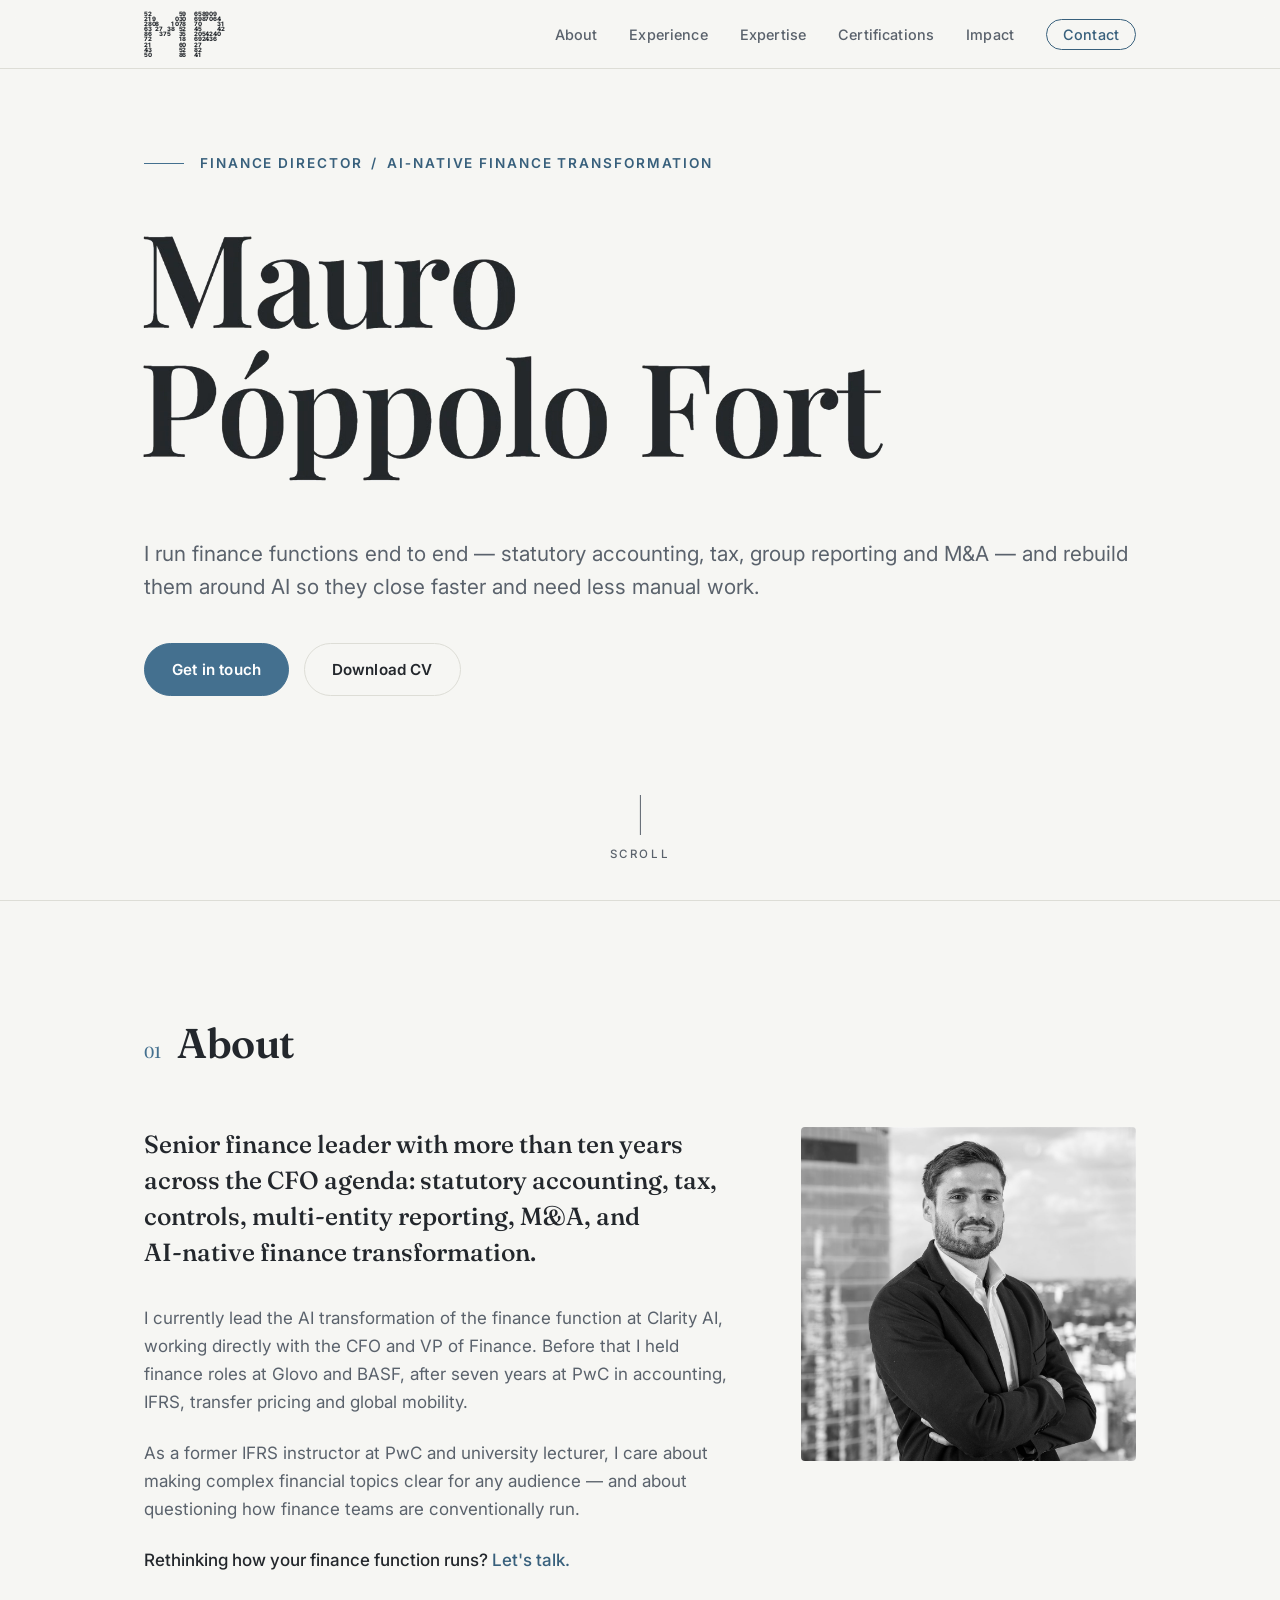
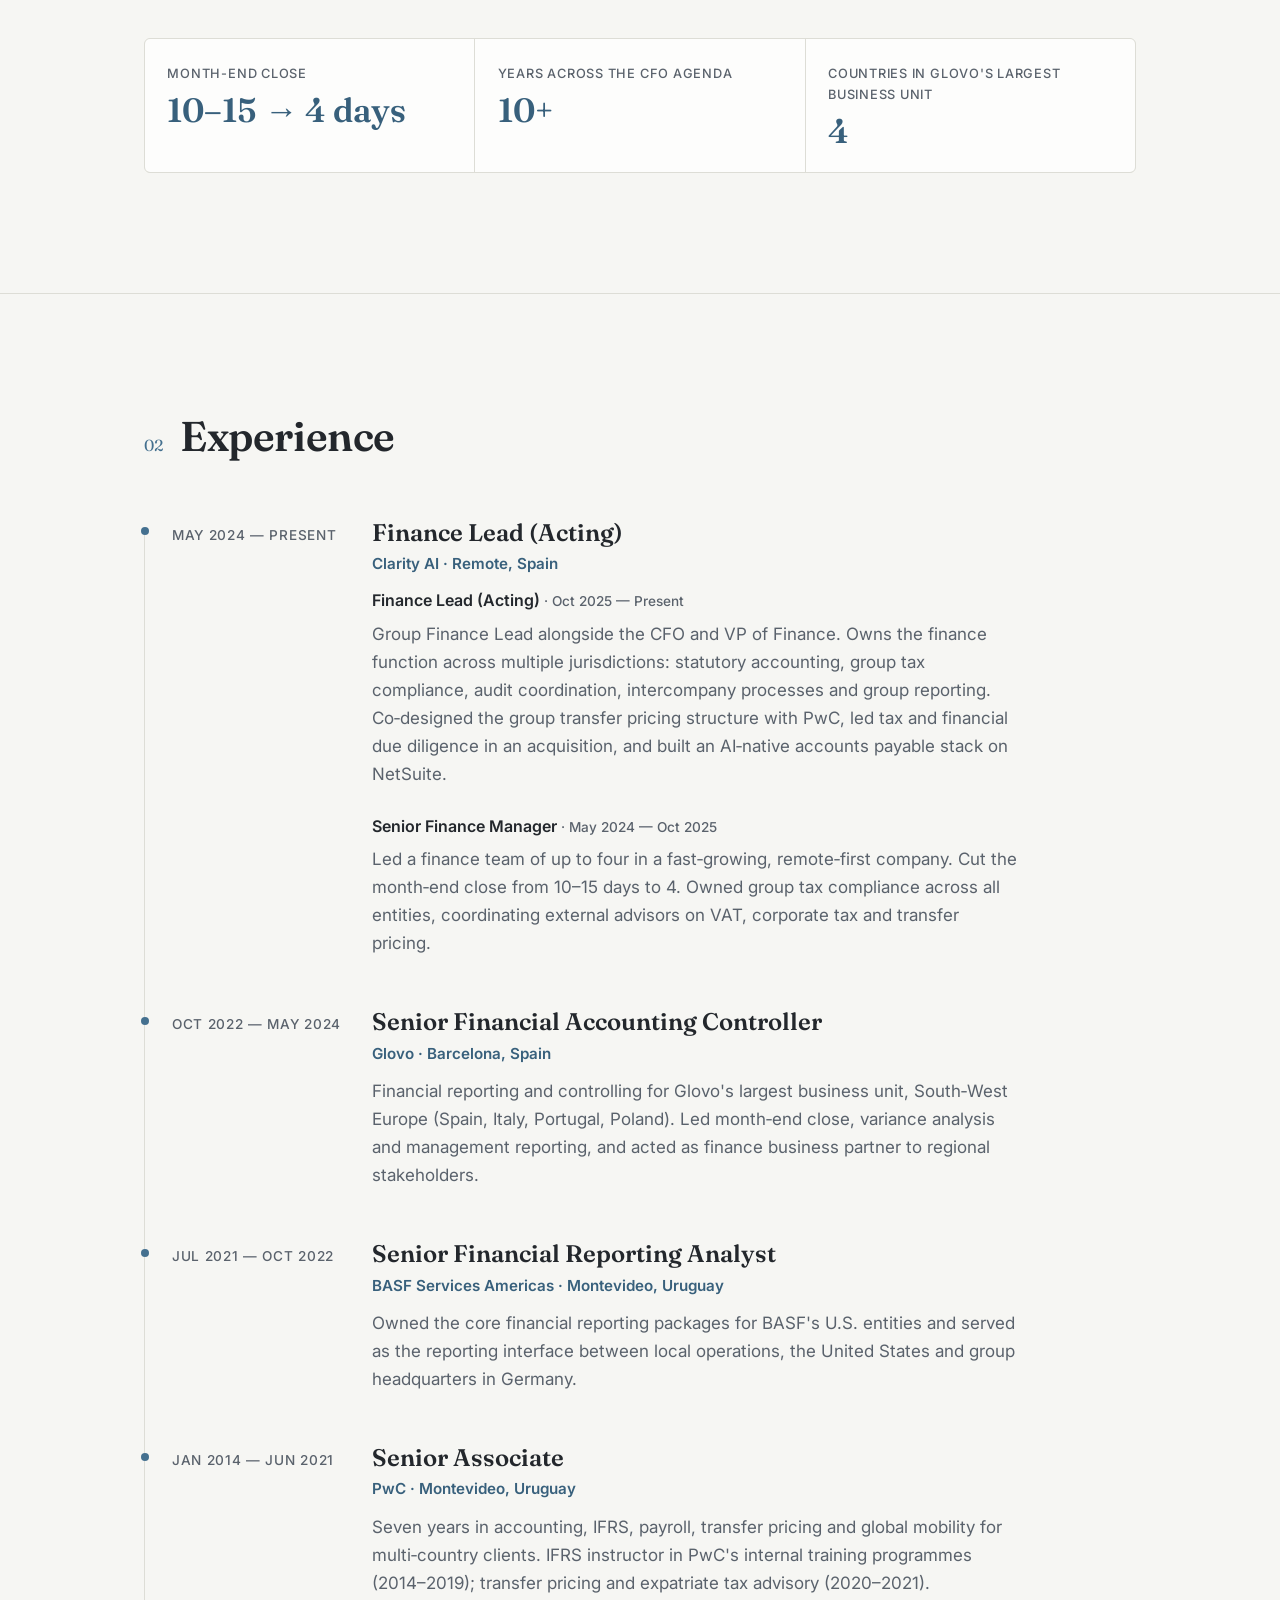
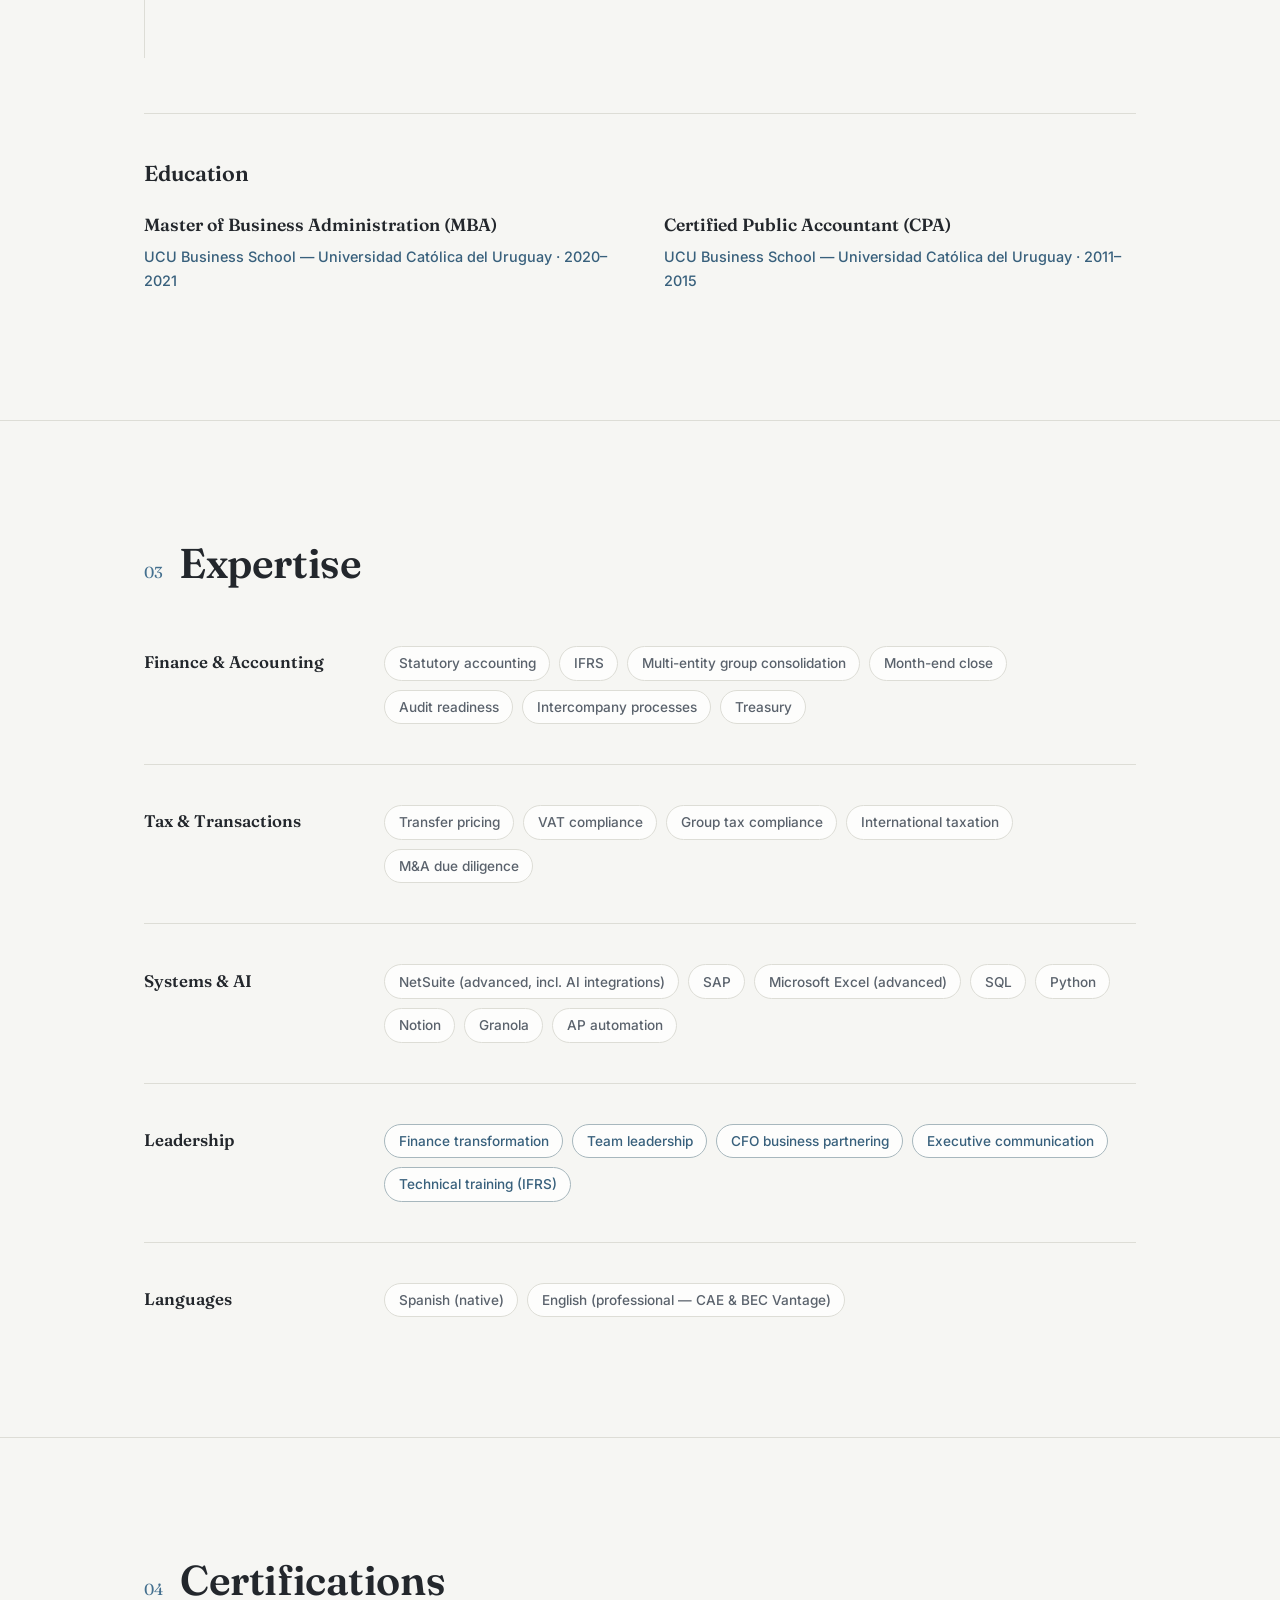
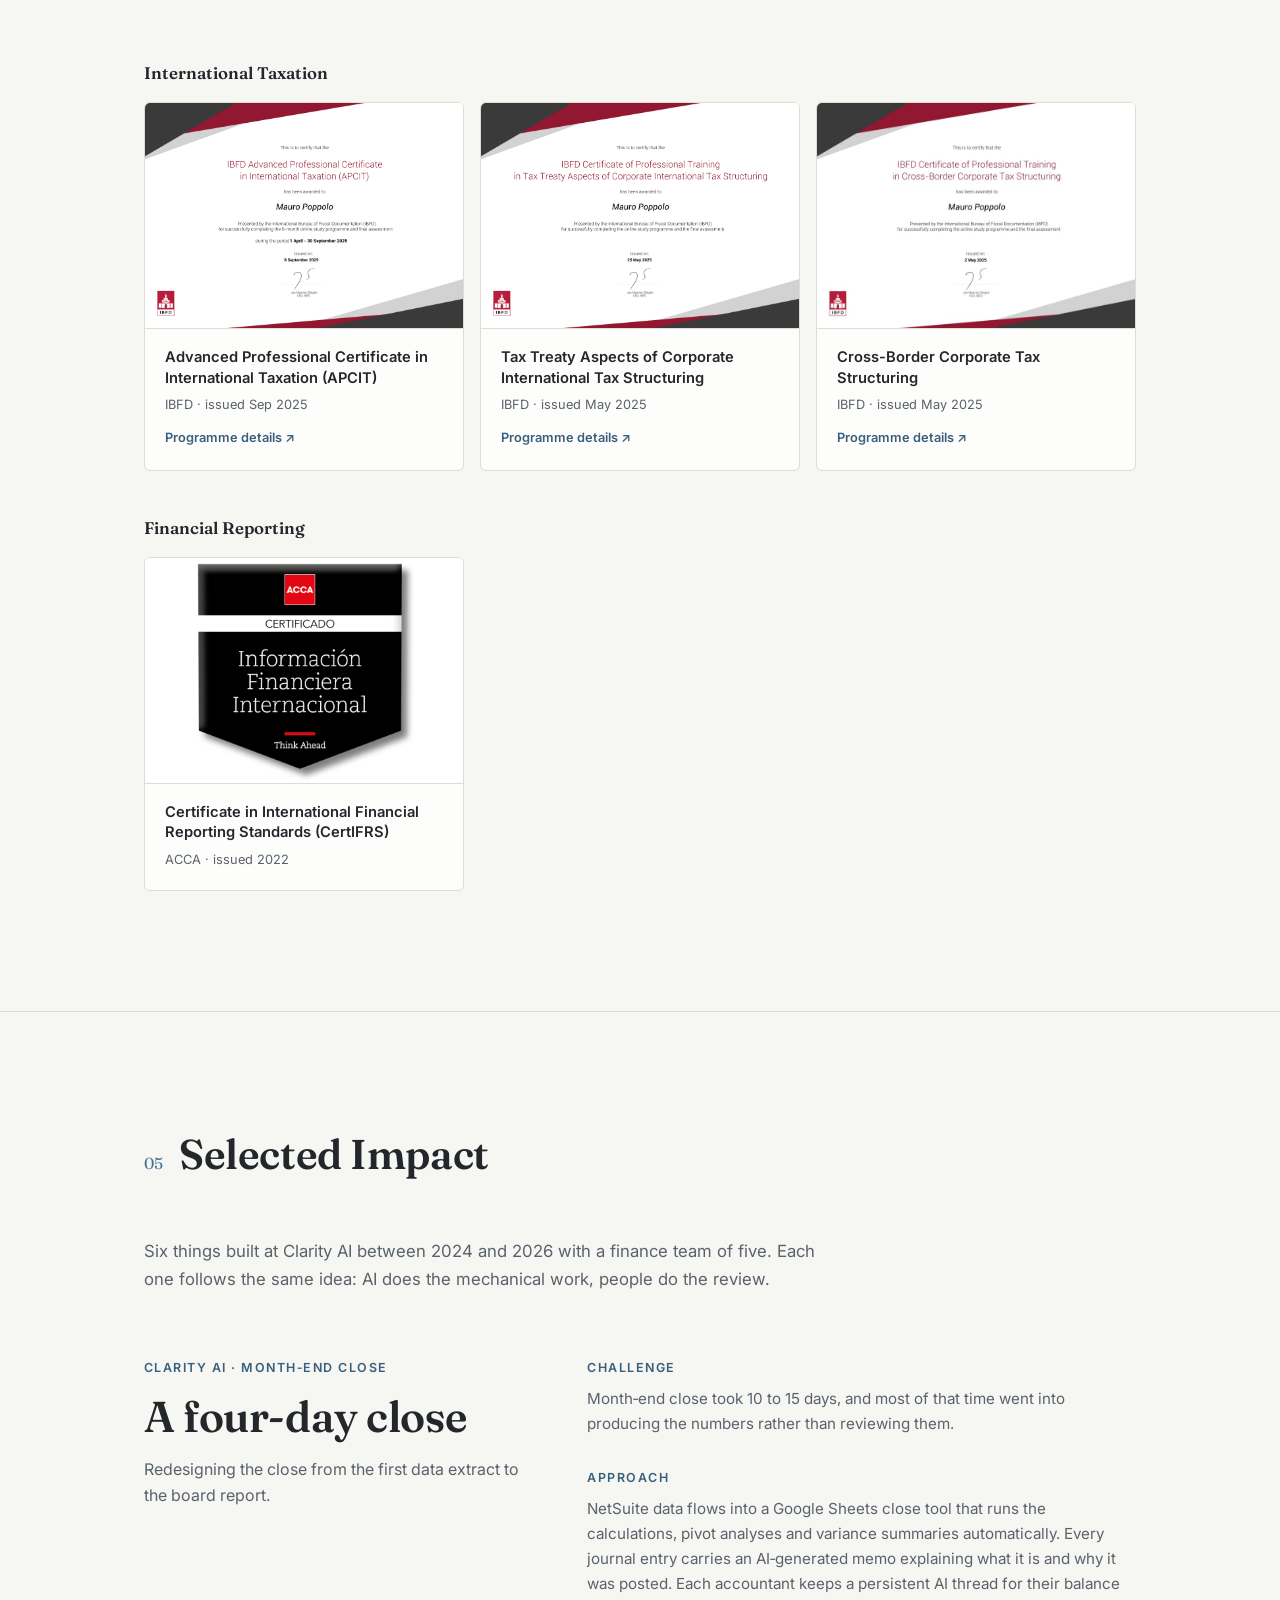
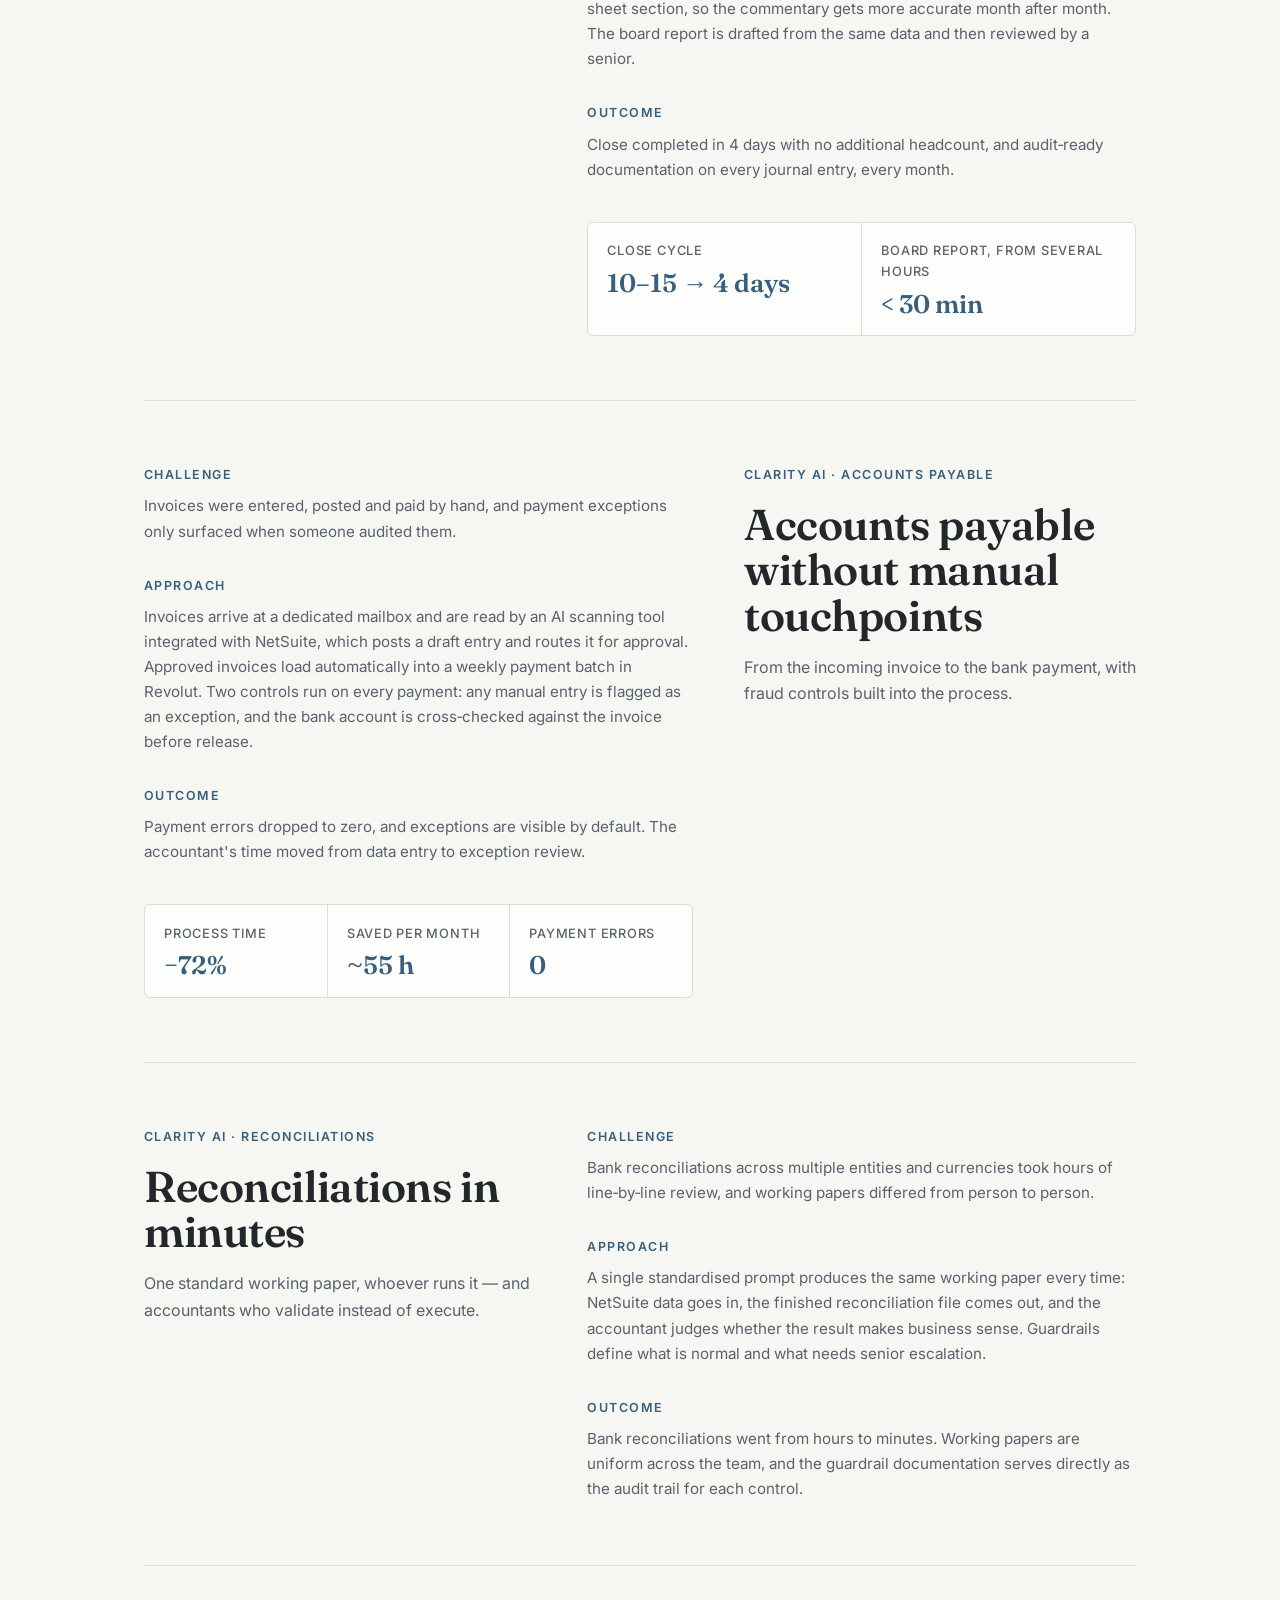
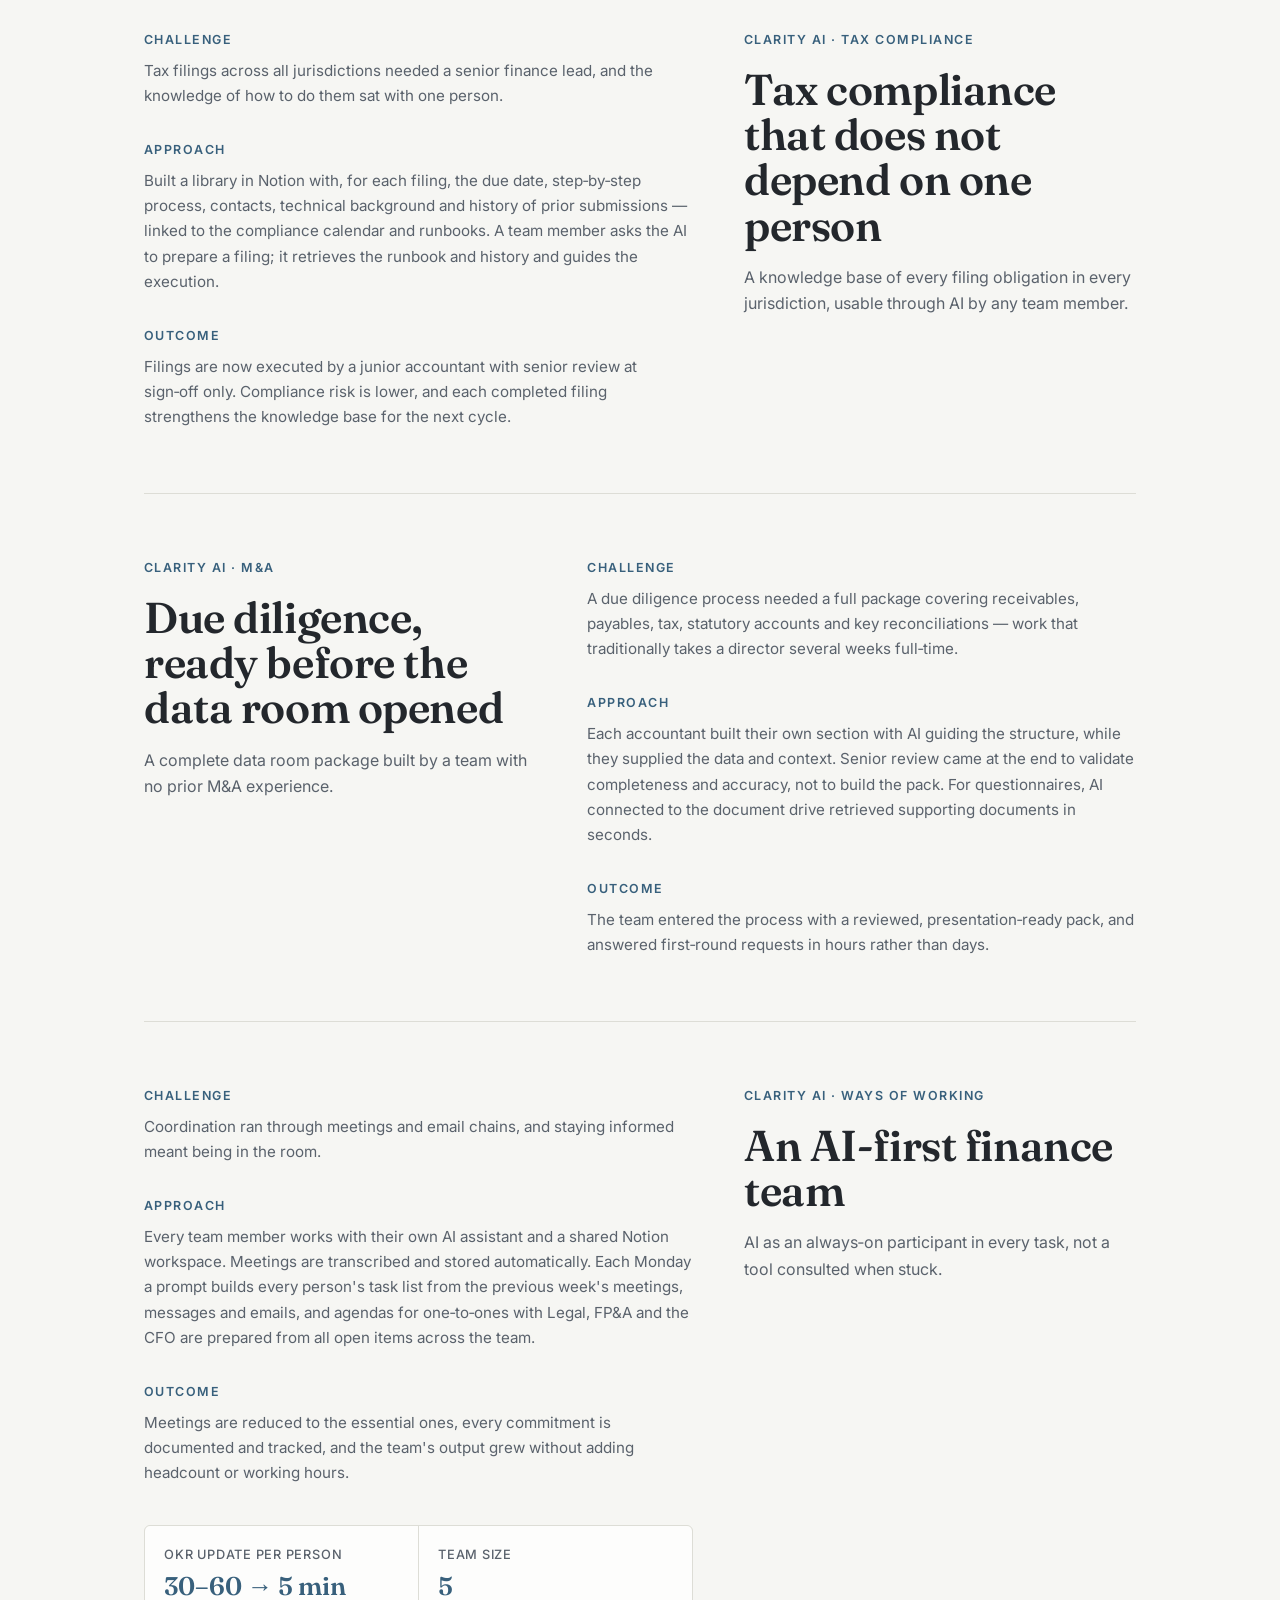
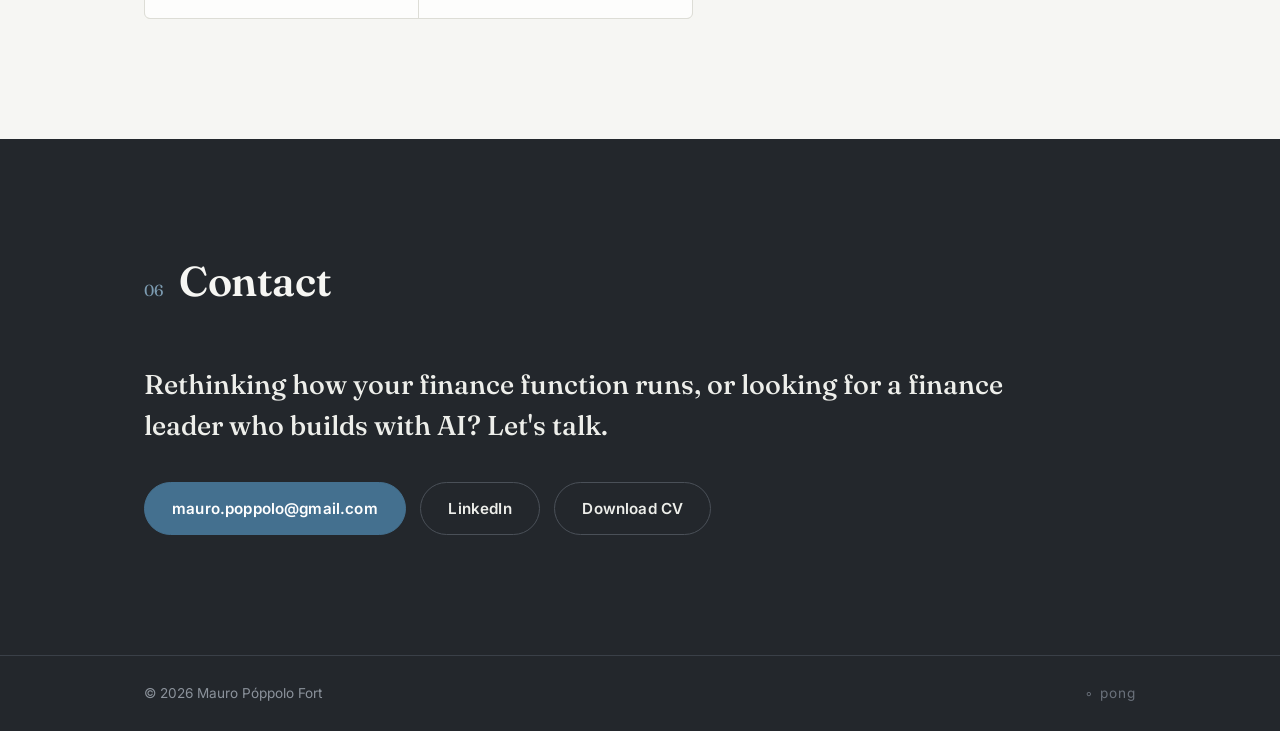
==== index.html @ 0608a67b "Add files via upload" ====
<!DOCTYPE html>
<html lang="en">
<head>
  <meta charset="UTF-8">
  <meta name="viewport" content="width=device-width, initial-scale=1.0">
  <title>Mauro Póppolo Fort — Finance Director / AI-Native Finance Transformation</title>
  <meta name="description" content="Mauro Póppolo Fort — senior finance leader across statutory accounting, tax, group reporting and M&A, leading AI-native finance transformation.">
  <link rel="icon" href="data:image/svg+xml,%3Csvg xmlns='http://www.w3.org/2000/svg' viewBox='0 0 64 64'%3E%3Crect width='64' height='64' rx='10' fill='%2323272C'/%3E%3Ctext x='32' y='42' font-family='Georgia,serif' font-size='26' font-weight='600' text-anchor='middle' fill='%23F6F6F3'%3EMP%3C/text%3E%3C/svg%3E">
  <script>document.documentElement.classList.add("js");</script>
  <link rel="preconnect" href="https://fonts.googleapis.com">
  <link rel="preconnect" href="https://fonts.gstatic.com" crossorigin>
  <link href="https://fonts.googleapis.com/css2?family=Fraunces:opsz,wght@9..144,500;9..144,600&family=Inter:wght@400;500;600;800&display=swap" rel="stylesheet">
  <link rel="stylesheet" href="css/styles.css">
</head>
<body>

  <header class="site-header">
    <nav class="nav" aria-label="Main navigation">
      <a class="nav__mark" href="#top" aria-label="Mauro Póppolo Fort — back to top">
        <!-- "MP" drawn from small digits. Each <text> is one row; x lists the position of each digit. -->
        <svg class="nav__mark-digits" viewBox="0 0 86.1 49.5" aria-hidden="true" focusable="false">
          <text y="4.9" x="2.05 6.15 38.95 43.05 55.35 59.45 63.55 67.65 71.75 75.85">5259658909</text>
          <text y="10.4" x="2.05 6.15 10.25 34.85 38.95 43.05 55.35 59.45 63.55 67.65 71.75 75.85 79.95">2190306987064</text>
          <text y="15.9" x="2.05 6.15 10.25 14.35 30.75 34.85 38.95 43.05 55.35 59.45 79.95 84.05">280810787031</text>
          <text y="21.4" x="2.05 6.15 14.35 18.45 26.65 30.75 38.95 43.05 55.35 59.45 79.95 84.05">632738524542</text>
          <text y="26.9" x="2.05 6.15 18.45 22.55 26.65 38.95 43.05 55.35 59.45 63.55 67.65 71.75 75.85 79.95">86375352054240</text>
          <text y="32.4" x="2.05 6.15 38.95 43.05 55.35 59.45 63.55 67.65 71.75 75.85">7218692436</text>
          <text y="37.9" x="2.05 6.15 38.95 43.05 55.35 59.45">216027</text>
          <text y="43.4" x="2.05 6.15 38.95 43.05 55.35 59.45">435282</text>
          <text y="48.9" x="2.05 6.15 38.95 43.05 55.35 59.45">508641</text>
        </svg>
      </a>
      <button class="nav__toggle" aria-expanded="false" aria-controls="nav-menu" aria-label="Toggle menu">
        <span></span><span></span>
      </button>
      <ul class="nav__menu" id="nav-menu">
        <li><a href="#about">About</a></li>
        <li><a href="#experience">Experience</a></li>
        <li><a href="#expertise">Expertise</a></li>
        <li><a href="#certifications">Certifications</a></li>
        <li><a href="#impact">Impact</a></li>
        <li><a class="nav__cta" href="#contact">Contact</a></li>
      </ul>
    </nav>
  </header>

  <main id="top">

    <!-- ============ HERO ============ -->
    <section class="hero">
      <div class="container hero__inner">
        <p class="hero__eyebrow reveal">Finance Director&ensp;/&ensp;AI&#8209;Native Finance Transformation</p>
        <h1 class="sr-only">Mauro Póppolo Fort</h1>
        <!-- Name animation: plays once and holds its last frame. The poster image is
             that last frame; it is shown if the video cannot play. -->
        <div class="hero__media reveal" data-reveal-delay="1" aria-hidden="true">
          <video src="assets/name-animation.mp4" poster="assets/name-animation-lastframe.png"
                 autoplay muted playsinline preload="auto" disablepictureinpicture
                 width="1600" height="640"></video>
        </div>
        <p class="hero__intro reveal" data-reveal-delay="2">
          I run finance functions end to end — statutory accounting, tax, group
          reporting and M&amp;A — and rebuild them around AI so they close faster
          and need less manual work.
        </p>
        <div class="hero__actions reveal" data-reveal-delay="3">
          <a class="button button--primary" href="#contact">Get in touch</a>
          <a class="button button--ghost" href="assets/cv-mauro-poppolo-fort.pdf" download>Download CV</a>
        </div>
      </div>
      <a class="hero__scroll" href="#about" aria-label="Scroll to About">
        <span class="hero__scroll-line" aria-hidden="true"></span>
        Scroll
      </a>
    </section>

    <!-- ============ ABOUT ============ -->
    <section class="section about" id="about">
      <div class="container">
        <header class="section__head reveal">
          <span class="section__index">01</span>
          <h2 class="section__title">About</h2>
        </header>
        <div class="about__grid">
          <div class="about__text reveal">
            <p class="about__lede">
              Senior finance leader with more than ten years across the CFO agenda:
              statutory accounting, tax, controls, multi&#8209;entity reporting, M&amp;A,
              and AI&#8209;native finance transformation.
            </p>
            <p>
              I currently lead the AI transformation of the finance function at
              Clarity AI, working directly with the CFO and VP of Finance. Before
              that I held finance roles at Glovo and BASF, after seven years at PwC
              in accounting, IFRS, transfer pricing and global mobility.
            </p>
            <p>
              As a former IFRS instructor at PwC and university lecturer, I care
              about making complex financial topics clear for any audience — and
              about questioning how finance teams are conventionally run.
            </p>
            <p class="about__cta">
              Rethinking how your finance function runs? <a href="#contact">Let's talk.</a>
            </p>
          </div>
          <figure class="about__portrait reveal" data-reveal-delay="1">
            <img src="assets/portrait-web.jpg" alt="Portrait of Mauro Póppolo Fort" width="1200" height="1200" loading="lazy">
          </figure>
        </div>
        <dl class="about__stats reveal" data-reveal-delay="2">
          <div class="stat">
            <dt>Month-end close</dt>
            <dd>10–15&nbsp;→&nbsp;4&nbsp;days</dd>
          </div>
          <div class="stat">
            <dt>Years across the CFO agenda</dt>
            <dd>10+</dd>
          </div>
          <div class="stat">
            <dt>Countries in Glovo's largest business unit</dt>
            <dd>4</dd>
          </div>
        </dl>
      </div>
    </section>

    <!-- ============ EXPERIENCE ============ -->
    <section class="section experience" id="experience">
      <div class="container">
        <header class="section__head reveal">
          <span class="section__index">02</span>
          <h2 class="section__title">Experience</h2>
        </header>
        <ol class="timeline">
          <li class="timeline__item reveal">
            <div class="timeline__meta">
              <span class="timeline__dates">May 2024 — Present</span>
            </div>
            <div class="timeline__body">
              <h3 class="timeline__role">Finance Lead (Acting)</h3>
              <p class="timeline__org">Clarity AI · Remote, Spain</p>
              <div class="timeline__sub">
                <h4>Finance Lead (Acting) <span>· Oct 2025 — Present</span></h4>
                <p class="timeline__desc">
                  Group Finance Lead alongside the CFO and VP of Finance.
                  Owns the finance function across multiple jurisdictions:
                  statutory accounting, group tax compliance, audit coordination,
                  intercompany processes and group reporting. Co&#8209;designed the
                  group transfer pricing structure with PwC, led tax and financial
                  due diligence in an acquisition, and built an AI&#8209;native
                  accounts payable stack on NetSuite.
                </p>
              </div>
              <div class="timeline__sub">
                <h4>Senior Finance Manager <span>· May 2024 — Oct 2025</span></h4>
                <p class="timeline__desc">
                  Led a finance team of up to four in a fast&#8209;growing,
                  remote&#8209;first company. Cut the month&#8209;end close from
                  10–15 days to 4. Owned group tax compliance across all entities,
                  coordinating external advisors on VAT, corporate tax and transfer
                  pricing.
                </p>
              </div>
            </div>
          </li>
          <li class="timeline__item reveal">
            <div class="timeline__meta">
              <span class="timeline__dates">Oct 2022 — May 2024</span>
            </div>
            <div class="timeline__body">
              <h3 class="timeline__role">Senior Financial Accounting Controller</h3>
              <p class="timeline__org">Glovo · Barcelona, Spain</p>
              <p class="timeline__desc">
                Financial reporting and controlling for Glovo's largest business
                unit, South&#8209;West Europe (Spain, Italy, Portugal, Poland). Led
                month&#8209;end close, variance analysis and management reporting,
                and acted as finance business partner to regional stakeholders.
              </p>
            </div>
          </li>
          <li class="timeline__item reveal">
            <div class="timeline__meta">
              <span class="timeline__dates">Jul 2021 — Oct 2022</span>
            </div>
            <div class="timeline__body">
              <h3 class="timeline__role">Senior Financial Reporting Analyst</h3>
              <p class="timeline__org">BASF Services Americas · Montevideo, Uruguay</p>
              <p class="timeline__desc">
                Owned the core financial reporting packages for BASF's U.S.
                entities and served as the reporting interface between local
                operations, the United States and group headquarters in Germany.
              </p>
            </div>
          </li>
          <li class="timeline__item reveal">
            <div class="timeline__meta">
              <span class="timeline__dates">Jan 2014 — Jun 2021</span>
            </div>
            <div class="timeline__body">
              <h3 class="timeline__role">Senior Associate</h3>
              <p class="timeline__org">PwC · Montevideo, Uruguay</p>
              <p class="timeline__desc">
                Seven years in accounting, IFRS, payroll, transfer pricing and
                global mobility for multi&#8209;country clients. IFRS instructor in
                PwC's internal training programmes (2014–2019); transfer pricing
                and expatriate tax advisory (2020–2021).
              </p>
            </div>
          </li>
        </ol>

        <div class="education reveal">
          <h3 class="education__head">Education</h3>
          <div class="education__grid">
            <article class="education__item">
              <h4>Master of Business Administration (MBA)</h4>
              <p class="education__school">UCU Business School — Universidad Católica del Uruguay · 2020–2021</p>
            </article>
            <article class="education__item">
              <h4>Certified Public Accountant (CPA)</h4>
              <p class="education__school">UCU Business School — Universidad Católica del Uruguay · 2011–2015</p>
            </article>
          </div>
        </div>
      </div>
    </section>

    <!-- ============ EXPERTISE ============ -->
    <section class="section skills" id="expertise">
      <div class="container">
        <header class="section__head reveal">
          <span class="section__index">03</span>
          <h2 class="section__title">Expertise</h2>
        </header>
        <div class="skills__groups">
          <div class="skill-group reveal">
            <h3 class="skill-group__name">Finance &amp; Accounting</h3>
            <ul class="tags">
              <li>Statutory accounting</li>
              <li>IFRS</li>
              <li>Multi-entity group consolidation</li>
              <li>Month-end close</li>
              <li>Audit readiness</li>
              <li>Intercompany processes</li>
              <li>Treasury</li>
            </ul>
          </div>
          <div class="skill-group reveal">
            <h3 class="skill-group__name">Tax &amp; Transactions</h3>
            <ul class="tags">
              <li>Transfer pricing</li>
              <li>VAT compliance</li>
              <li>Group tax compliance</li>
              <li>International taxation</li>
              <li>M&amp;A due diligence</li>
            </ul>
          </div>
          <div class="skill-group reveal">
            <h3 class="skill-group__name">Systems &amp; AI</h3>
            <ul class="tags">
              <li>NetSuite (advanced, incl. AI integrations)</li>
              <li>SAP</li>
              <li>Microsoft Excel (advanced)</li>
              <li>SQL</li>
              <li>Python</li>
              <li>Notion</li>
              <li>Granola</li>
              <li>AP automation</li>
            </ul>
          </div>
          <div class="skill-group reveal">
            <h3 class="skill-group__name">Leadership</h3>
            <ul class="tags tags--accent">
              <li>Finance transformation</li>
              <li>Team leadership</li>
              <li>CFO business partnering</li>
              <li>Executive communication</li>
              <li>Technical training (IFRS)</li>
            </ul>
          </div>
          <div class="skill-group reveal">
            <h3 class="skill-group__name">Languages</h3>
            <ul class="tags">
              <li>Spanish (native)</li>
              <li>English (professional — CAE &amp; BEC Vantage)</li>
            </ul>
          </div>
        </div>
      </div>
    </section>

    <!-- ============ CERTIFICATIONS ============ -->
    <!-- To add a certificate: put the image in assets/certifications/ and copy one <li>…</li> block. -->
    <section class="section certifications" id="certifications">
      <div class="container">
        <header class="section__head reveal">
          <span class="section__index">04</span>
          <h2 class="section__title">Certifications</h2>
        </header>

        <h3 class="cert-group reveal">International Taxation</h3>
        <ul class="cert-grid">
          <li class="reveal">
            <article class="cert-card">
              <a class="cert-card__media" href="assets/certifications/ibfd-apcit.png" target="_blank" rel="noopener" data-lightbox>
                <img src="assets/certifications/ibfd-apcit.png" alt="IBFD Advanced Professional Certificate in International Taxation certificate" width="1929" height="1364" loading="lazy">
              </a>
              <div class="cert-card__body">
                <span class="cert-card__name">Advanced Professional Certificate in International Taxation (APCIT)</span>
                <span class="cert-card__issuer">IBFD · issued Sep 2025</span>
                <a class="cert-card__more" href="assets/certifications/ibfd-apcit-details.png" target="_blank" rel="noopener" data-lightbox>Programme details ↗</a>
              </div>
            </article>
          </li>
          <li class="reveal">
            <article class="cert-card">
              <a class="cert-card__media" href="assets/certifications/ibfd-tax-treaty.png" target="_blank" rel="noopener" data-lightbox>
                <img src="assets/certifications/ibfd-tax-treaty.png" alt="IBFD Tax Treaty Aspects of Corporate International Tax Structuring certificate" width="1929" height="1364" loading="lazy">
              </a>
              <div class="cert-card__body">
                <span class="cert-card__name">Tax Treaty Aspects of Corporate International Tax Structuring</span>
                <span class="cert-card__issuer">IBFD · issued May 2025</span>
                <a class="cert-card__more" href="assets/certifications/ibfd-tax-treaty-details.png" target="_blank" rel="noopener" data-lightbox>Programme details ↗</a>
              </div>
            </article>
          </li>
          <li class="reveal">
            <article class="cert-card">
              <a class="cert-card__media" href="assets/certifications/ibfd-cross-border.jpg" target="_blank" rel="noopener" data-lightbox>
                <img src="assets/certifications/ibfd-cross-border.jpg" alt="IBFD Cross-Border Corporate Tax Structuring certificate" width="806" height="570" loading="lazy">
              </a>
              <div class="cert-card__body">
                <span class="cert-card__name">Cross-Border Corporate Tax Structuring</span>
                <span class="cert-card__issuer">IBFD · issued May 2025</span>
                <a class="cert-card__more" href="assets/certifications/ibfd-cross-border-details.png" target="_blank" rel="noopener" data-lightbox>Programme details ↗</a>
              </div>
            </article>
          </li>
        </ul>

        <h3 class="cert-group reveal">Financial Reporting</h3>
        <ul class="cert-grid">
          <li class="reveal">
            <article class="cert-card">
              <a class="cert-card__media" href="assets/certifications/acca-certifrs.jpg" target="_blank" rel="noopener" data-lightbox>
                <img src="assets/certifications/acca-certifrs.jpg" alt="ACCA Certificate in International Financial Reporting badge" width="1280" height="1280" loading="lazy">
              </a>
              <div class="cert-card__body">
                <span class="cert-card__name">Certificate in International Financial Reporting Standards (CertIFRS)</span>
                <span class="cert-card__issuer">ACCA · issued 2022</span>
              </div>
            </article>
          </li>
        </ul>
      </div>
    </section>

    <!-- ============ SELECTED IMPACT ============ -->
    <!-- To add a story: copy one <article class="project reveal">…</article> block.
         The <dl class="project__metrics"> part is optional; use it only for real numbers. -->
    <section class="section projects" id="impact">
      <div class="container">
        <header class="section__head reveal">
          <span class="section__index">05</span>
          <h2 class="section__title">Selected Impact</h2>
        </header>
        <p class="projects__lede reveal">
          Six things built at Clarity AI between 2024 and 2026 with a finance team
          of five. Each one follows the same idea: AI does the mechanical work,
          people do the review.
        </p>

        <article class="project reveal">
          <div class="project__intro">
            <p class="project__kicker">Clarity AI · Month&#8209;end close</p>
            <h3 class="project__client">A four&#8209;day close</h3>
            <p class="project__tagline">
              Redesigning the close from the first data extract to the board
              report.
            </p>
          </div>
          <div class="project__body">
            <div class="project__block">
              <h4 class="project__label">Challenge</h4>
              <p>
                Month&#8209;end close took 10 to 15 days, and most of that time
                went into producing the numbers rather than reviewing them.
              </p>
            </div>
            <div class="project__block">
              <h4 class="project__label">Approach</h4>
              <p>
                NetSuite data flows into a Google Sheets close tool that runs the
                calculations, pivot analyses and variance summaries automatically.
                Every journal entry carries an AI&#8209;generated memo explaining
                what it is and why it was posted. Each accountant keeps a
                persistent AI thread for their balance sheet section, so the
                commentary gets more accurate month after month. The board report
                is drafted from the same data and then reviewed by a senior.
              </p>
            </div>
            <div class="project__block">
              <h4 class="project__label">Outcome</h4>
              <p>
                Close completed in 4 days with no additional headcount, and
                audit&#8209;ready documentation on every journal entry, every
                month.
              </p>
            </div>
            <dl class="project__metrics">
              <div class="stat">
                <dt>Close cycle</dt>
                <dd>10–15&nbsp;→&nbsp;4&nbsp;days</dd>
              </div>
              <div class="stat">
                <dt>Board report, from several hours</dt>
                <dd>&lt;&nbsp;30&nbsp;min</dd>
              </div>
            </dl>
          </div>
        </article>

        <article class="project reveal">
          <div class="project__intro">
            <p class="project__kicker">Clarity AI · Accounts payable</p>
            <h3 class="project__client">Accounts payable without manual touchpoints</h3>
            <p class="project__tagline">
              From the incoming invoice to the bank payment, with fraud controls
              built into the process.
            </p>
          </div>
          <div class="project__body">
            <div class="project__block">
              <h4 class="project__label">Challenge</h4>
              <p>
                Invoices were entered, posted and paid by hand, and payment
                exceptions only surfaced when someone audited them.
              </p>
            </div>
            <div class="project__block">
              <h4 class="project__label">Approach</h4>
              <p>
                Invoices arrive at a dedicated mailbox and are read by an AI
                scanning tool integrated with NetSuite, which posts a draft entry
                and routes it for approval. Approved invoices load automatically
                into a weekly payment batch in Revolut. Two controls run on every
                payment: any manual entry is flagged as an exception, and the bank
                account is cross&#8209;checked against the invoice before release.
              </p>
            </div>
            <div class="project__block">
              <h4 class="project__label">Outcome</h4>
              <p>
                Payment errors dropped to zero, and exceptions are visible by
                default. The accountant's time moved from data entry to exception
                review.
              </p>
            </div>
            <dl class="project__metrics">
              <div class="stat">
                <dt>Process time</dt>
                <dd>−72%</dd>
              </div>
              <div class="stat">
                <dt>Saved per month</dt>
                <dd>~55&nbsp;h</dd>
              </div>
              <div class="stat">
                <dt>Payment errors</dt>
                <dd>0</dd>
              </div>
            </dl>
          </div>
        </article>

        <article class="project reveal">
          <div class="project__intro">
            <p class="project__kicker">Clarity AI · Reconciliations</p>
            <h3 class="project__client">Reconciliations in minutes</h3>
            <p class="project__tagline">
              One standard working paper, whoever runs it — and accountants who
              validate instead of execute.
            </p>
          </div>
          <div class="project__body">
            <div class="project__block">
              <h4 class="project__label">Challenge</h4>
              <p>
                Bank reconciliations across multiple entities and currencies took
                hours of line&#8209;by&#8209;line review, and working papers
                differed from person to person.
              </p>
            </div>
            <div class="project__block">
              <h4 class="project__label">Approach</h4>
              <p>
                A single standardised prompt produces the same working paper every
                time: NetSuite data goes in, the finished reconciliation file comes
                out, and the accountant judges whether the result makes business
                sense. Guardrails define what is normal and what needs senior
                escalation.
              </p>
            </div>
            <div class="project__block">
              <h4 class="project__label">Outcome</h4>
              <p>
                Bank reconciliations went from hours to minutes. Working papers are
                uniform across the team, and the guardrail documentation serves
                directly as the audit trail for each control.
              </p>
            </div>
          </div>
        </article>

        <article class="project reveal">
          <div class="project__intro">
            <p class="project__kicker">Clarity AI · Tax compliance</p>
            <h3 class="project__client">Tax compliance that does not depend on one person</h3>
            <p class="project__tagline">
              A knowledge base of every filing obligation in every jurisdiction,
              usable through AI by any team member.
            </p>
          </div>
          <div class="project__body">
            <div class="project__block">
              <h4 class="project__label">Challenge</h4>
              <p>
                Tax filings across all jurisdictions needed a senior finance lead,
                and the knowledge of how to do them sat with one person.
              </p>
            </div>
            <div class="project__block">
              <h4 class="project__label">Approach</h4>
              <p>
                Built a library in Notion with, for each filing, the due date,
                step&#8209;by&#8209;step process, contacts, technical background and
                history of prior submissions — linked to the compliance calendar
                and runbooks. A team member asks the AI to prepare a filing; it
                retrieves the runbook and history and guides the execution.
              </p>
            </div>
            <div class="project__block">
              <h4 class="project__label">Outcome</h4>
              <p>
                Filings are now executed by a junior accountant with senior review
                at sign&#8209;off only. Compliance risk is lower, and each completed
                filing strengthens the knowledge base for the next cycle.
              </p>
            </div>
          </div>
        </article>

        <article class="project reveal">
          <div class="project__intro">
            <p class="project__kicker">Clarity AI · M&amp;A</p>
            <h3 class="project__client">Due diligence, ready before the data room opened</h3>
            <p class="project__tagline">
              A complete data room package built by a team with no prior M&amp;A
              experience.
            </p>
          </div>
          <div class="project__body">
            <div class="project__block">
              <h4 class="project__label">Challenge</h4>
              <p>
                A due diligence process needed a full package covering receivables,
                payables, tax, statutory accounts and key reconciliations — work
                that traditionally takes a director several weeks full&#8209;time.
              </p>
            </div>
            <div class="project__block">
              <h4 class="project__label">Approach</h4>
              <p>
                Each accountant built their own section with AI guiding the
                structure, while they supplied the data and context. Senior review
                came at the end to validate completeness and accuracy, not to build
                the pack. For questionnaires, AI connected to the document drive
                retrieved supporting documents in seconds.
              </p>
            </div>
            <div class="project__block">
              <h4 class="project__label">Outcome</h4>
              <p>
                The team entered the process with a reviewed,
                presentation&#8209;ready pack, and answered first&#8209;round requests
                in hours rather than days.
              </p>
            </div>
          </div>
        </article>

        <article class="project reveal">
          <div class="project__intro">
            <p class="project__kicker">Clarity AI · Ways of working</p>
            <h3 class="project__client">An AI&#8209;first finance team</h3>
            <p class="project__tagline">
              AI as an always&#8209;on participant in every task, not a tool
              consulted when stuck.
            </p>
          </div>
          <div class="project__body">
            <div class="project__block">
              <h4 class="project__label">Challenge</h4>
              <p>
                Coordination ran through meetings and email chains, and staying
                informed meant being in the room.
              </p>
            </div>
            <div class="project__block">
              <h4 class="project__label">Approach</h4>
              <p>
                Every team member works with their own AI assistant and a shared
                Notion workspace. Meetings are transcribed and stored
                automatically. Each Monday a prompt builds every person's task list
                from the previous week's meetings, messages and emails, and agendas
                for one&#8209;to&#8209;ones with Legal, FP&amp;A and the CFO are
                prepared from all open items across the team.
              </p>
            </div>
            <div class="project__block">
              <h4 class="project__label">Outcome</h4>
              <p>
                Meetings are reduced to the essential ones, every commitment is
                documented and tracked, and the team's output grew without adding
                headcount or working hours.
              </p>
            </div>
            <dl class="project__metrics">
              <div class="stat">
                <dt>OKR update per person</dt>
                <dd>30–60&nbsp;→&nbsp;5&nbsp;min</dd>
              </div>
              <div class="stat">
                <dt>Team size</dt>
                <dd>5</dd>
              </div>
            </dl>
          </div>
        </article>
      </div>
    </section>

    <!-- ============ CONTACT ============ -->
    <section class="section contact" id="contact">
      <div class="container">
        <header class="section__head reveal">
          <span class="section__index">06</span>
          <h2 class="section__title">Contact</h2>
        </header>
        <p class="contact__lede reveal">
          Rethinking how your finance function runs, or looking for a finance
          leader who builds with AI? Let's talk.
        </p>
        <div class="contact__actions reveal" data-reveal-delay="1">
          <a class="button button--primary" href="mailto:mauro.poppolo@gmail.com">mauro.poppolo@gmail.com</a>
          <a class="button button--contrast" href="https://www.linkedin.com/in/mauro-poppolo" target="_blank" rel="noopener">LinkedIn</a>
          <a class="button button--contrast" href="assets/cv-mauro-poppolo-fort.pdf" download>Download CV</a>
        </div>
      </div>
    </section>

  </main>

  <footer class="footer">
    <div class="container footer__inner">
      <p>© 2026 Mauro Póppolo Fort</p>
      <button class="footer__egg" id="pong-open" type="button" aria-haspopup="dialog">◦ pong</button>
    </div>
  </footer>

  <!-- ============ CERTIFICATE POP-UP ============ -->
  <!-- Any link with the data-lightbox attribute opens its image here instead of a new tab. -->
  <dialog class="lightbox" id="lightbox" aria-label="Certificate">
    <button class="lightbox__close" id="lightbox-close" type="button" aria-label="Close">×</button>
    <img id="lightbox-img" src="" alt="">
  </dialog>

  <!-- ============ EASTER EGG: PONG ============ -->
  <div class="pong" id="pong-modal" role="dialog" aria-modal="true" aria-label="Pong" hidden>
    <div class="pong__panel">
      <div class="pong__bar">
        <span class="pong__title">Pong</span>
        <span class="pong__score" id="pong-score" aria-live="polite">0 : 0</span>
        <button class="pong__close" id="pong-close" type="button" aria-label="Close Pong">×</button>
      </div>
      <canvas id="pong-canvas" width="640" height="400"></canvas>
      <p class="pong__hint">Move: mouse, touch, or ↑ ↓ &nbsp;·&nbsp; Space or tap to start / pause</p>
    </div>
  </div>

  <script src="js/main.js"></script>
  <script src="js/pong.js" defer></script>
</body>
</html>
---- css/styles.css ----
/* ============================================================
   Mauro Póppolo Fort — resume site

   TO CHANGE THE LOOK, edit the values in :root below.
     --bg / --bg-raised    page background / card background
     --ink / --ink-soft    main text / secondary text
     --line                borders and dividers
     --accent / --accent-ink   highlight colour / its darker variant
     --font-display        headings      --font-body   running text
   Accent ideas (replace both values together):
     muted blue    #44708F / #38607C   <- current
     warm amber    #B07A2A / #96661F
     forest green  #3E6B4F / #33593F
   ============================================================ */

:root {
  --bg: #F6F6F3;
  --bg-raised: #FDFDFC;
  --ink: #23272C;
  --ink-soft: #5A626C;
  --line: #DDDDD6;
  --accent: #44708F;
  --accent-ink: #38607C;

  --font-display: "Fraunces", Georgia, serif;
  --font-body: "Inter", -apple-system, BlinkMacSystemFont, "Segoe UI", sans-serif;

  --container: 68rem;
  --nav-height: 4.25rem;
}

/* ---------- Reset / base ---------- */

*, *::before, *::after { box-sizing: border-box; }

html {
  scroll-behavior: smooth;
  scroll-padding-top: var(--nav-height);
}

body {
  margin: 0;
  background: var(--bg);
  color: var(--ink);
  font-family: var(--font-body);
  font-size: 1.0625rem;
  line-height: 1.65;
  -webkit-font-smoothing: antialiased;
  text-rendering: optimizeLegibility;
}

img { max-width: 100%; display: block; }

a { color: var(--accent-ink); text-decoration: none; }
a:hover { text-decoration: underline; text-underline-offset: 3px; }

h1, h2, h3 {
  font-family: var(--font-display);
  font-weight: 600;
  line-height: 1.1;
  margin: 0;
}

.container {
  max-width: var(--container);
  margin-inline: auto;
  padding-inline: clamp(1.25rem, 5vw, 3rem);
}

/* ---------- Header / nav ---------- */

.site-header {
  position: fixed;
  inset: 0 0 auto 0;
  z-index: 100;
  background: color-mix(in srgb, var(--bg) 88%, transparent);
  backdrop-filter: blur(10px);
  -webkit-backdrop-filter: blur(10px);
  border-bottom: 1px solid var(--line);
}

.nav {
  max-width: var(--container);
  margin-inline: auto;
  padding-inline: clamp(1.25rem, 5vw, 3rem);
  height: var(--nav-height);
  display: flex;
  align-items: center;
  justify-content: space-between;
}

.nav__mark {
  display: flex;
  align-items: center;
  color: var(--ink);
  transition: color 0.2s ease;
}
.nav__mark-digits {
  display: block;
  height: 2.9rem;
  width: auto;
  font-family: var(--font-body);
  font-size: 6.4px;
  font-weight: 800;
  text-anchor: middle;
  fill: currentColor;
}
.nav__mark:hover { text-decoration: none; color: var(--accent-ink); }

.nav__menu {
  display: flex;
  align-items: center;
  gap: clamp(1.1rem, 2.5vw, 2rem);
  list-style: none;
  margin: 0;
  padding: 0;
}

.nav__menu a {
  color: var(--ink-soft);
  font-size: 0.9rem;
  font-weight: 500;
  letter-spacing: 0.01em;
}
.nav__menu a:hover { color: var(--ink); text-decoration: none; }

.nav__cta {
  color: var(--accent-ink) !important;
  border: 1px solid currentColor;
  border-radius: 999px;
  padding: 0.4rem 1rem;
}
.nav__cta:hover { background: var(--accent); border-color: var(--accent); color: #fff !important; }

.nav__toggle {
  display: none;
  background: none;
  border: 0;
  padding: 0.75rem 0.25rem;
  cursor: pointer;
}
.nav__toggle span {
  display: block;
  width: 24px;
  height: 2px;
  background: var(--ink);
  transition: transform 0.25s ease, opacity 0.25s ease;
}
.nav__toggle span + span { margin-top: 6px; }
.nav__toggle[aria-expanded="true"] span:first-child { transform: translateY(4px) rotate(45deg); }
.nav__toggle[aria-expanded="true"] span:last-child { transform: translateY(-4px) rotate(-45deg); }

@media (max-width: 47.99em) {
  .nav__toggle { display: block; }

  .nav__menu {
    position: absolute;
    top: var(--nav-height);
    left: 0;
    right: 0;
    flex-direction: column;
    align-items: stretch;
    gap: 0;
    background: var(--bg);
    border-bottom: 1px solid var(--line);
    padding: 0.5rem 0 1rem;
    display: none;
  }
  .nav__menu.is-open { display: flex; }

  .nav__menu a {
    display: block;
    padding: 0.7rem clamp(1.25rem, 5vw, 3rem);
    font-size: 1rem;
  }
  .nav__cta {
    border: 0;
    border-radius: 0;
    padding: 0.7rem clamp(1.25rem, 5vw, 3rem);
  }
  .nav__cta:hover { background: none; color: var(--accent-ink) !important; }
}

/* ---------- Hero ---------- */

.hero {
  min-height: 100svh;
  display: flex;
  flex-direction: column;
  justify-content: center;
  position: relative;
  padding-top: var(--nav-height);
  /* reserve the zone occupied by the absolutely-positioned scroll
     indicator (bottom 2.25rem + ~4rem of line/text, plus breathing
     room) so centered content can never overlap it on short viewports */
  padding-bottom: 7.5rem;
}

.hero__inner { width: 100%; }

.hero__eyebrow {
  margin: 0 0 1.75rem;
  color: var(--accent-ink);
  font-size: 0.85rem;
  font-weight: 600;
  letter-spacing: 0.14em;
  text-transform: uppercase;
  display: flex;
  align-items: center;
  gap: 1rem;
}
.hero__eyebrow::before {
  content: "";
  width: 2.5rem;
  height: 1px;
  background: var(--accent);
  flex: none;
}

/* Dash draws in from the left once the eyebrow has revealed */
.js .hero__eyebrow::before {
  transform: scaleX(0);
  transform-origin: left;
  transition: transform 0.8s ease 0.45s;
}
.js .hero__eyebrow.is-visible::before { transform: scaleX(1); }

/* Video replaces the visible h1. Width is derived from the old two-line
   clamp(3.25rem, 11vw, 7.5rem) name so the lettering in the last frame
   comes out the same size: the name is set at about 191px in the
   1600px-wide video, so width = font-size × 8.38. */
.hero__media {
  width: min(100%, clamp(27.2rem, 92vw, 62.8rem));
  margin-bottom: 2rem;
}

.hero__media video,
.hero__media img {
  display: block;
  width: 100%;
  height: auto;
  aspect-ratio: 1600 / 640;
  /* the frame has empty space around the name (0.5% left, about 8% of
     the width above and below); pull it in so the name lines up with
     the text column and sits close to the eyebrow and intro */
  margin: -5% 0 -4.5% -0.5%;
  /* the video's ground isn't exactly --bg; darken makes any pixel
     lighter than the page dissolve into it, leaving only the art */
  mix-blend-mode: darken;
  /* lifts the ground just above --bg so darken removes it completely;
     without this the frame shows as a very faint box */
  filter: brightness(1.02);
  /* the opening spreadsheet fills the whole frame; fade its top, right
     and bottom edges into the page. The left edge stays sharp because
     the name starts right at it. The name in the last frame lies
     inside the solid area. */
  -webkit-mask-image:
    linear-gradient(to right, #000 94%, transparent 100%),
    linear-gradient(to bottom, transparent 10%, #000 19%, #000 84%, transparent 93%);
  -webkit-mask-composite: source-in;
  mask-image:
    linear-gradient(to right, #000 94%, transparent 100%),
    linear-gradient(to bottom, transparent 10%, #000 19%, #000 84%, transparent 93%);
  mask-composite: intersect;
}

.sr-only {
  position: absolute;
  width: 1px;
  height: 1px;
  padding: 0;
  margin: -1px;
  overflow: hidden;
  clip: rect(0 0 0 0);
  clip-path: inset(50%);
  white-space: nowrap;
  border: 0;
}

.hero__intro {
  margin: 0 0 2.5rem;
  font-size: clamp(1.1rem, 2.2vw, 1.3rem);
  line-height: 1.6;
  color: var(--ink-soft);
}

.hero__actions {
  display: flex;
  flex-wrap: wrap;
  gap: 0.9rem;
}

.button {
  display: inline-block;
  padding: 0.8rem 1.7rem;
  border-radius: 999px;
  font-size: 0.95rem;
  font-weight: 600;
  letter-spacing: 0.01em;
  transition: background 0.2s ease, color 0.2s ease, border-color 0.2s ease;
}
.button:hover { text-decoration: none; }

.button--primary {
  background: var(--accent);
  color: #fff;
  border: 1px solid var(--accent);
}
.button--primary:hover { background: var(--accent-ink); border-color: var(--accent-ink); }

.button--ghost {
  color: var(--ink);
  border: 1px solid var(--line);
  background: transparent;
}
.button--ghost:hover { border-color: var(--ink); }

.hero__scroll {
  position: absolute;
  bottom: 2.25rem;
  left: 50%;
  transform: translateX(-50%);
  display: flex;
  flex-direction: column;
  align-items: center;
  gap: 0.6rem;
  color: var(--ink-soft);
  font-size: 0.72rem;
  font-weight: 500;
  letter-spacing: 0.22em;
  text-transform: uppercase;
}
.hero__scroll:hover { text-decoration: none; color: var(--ink); }

.hero__scroll-line {
  width: 1px;
  height: 2.5rem;
  background: var(--ink-soft);
  animation: scroll-pulse 2.2s ease-in-out infinite;
  transform-origin: top;
}

@keyframes scroll-pulse {
  0%, 100% { transform: scaleY(0.35); opacity: 0.4; }
  50% { transform: scaleY(1); opacity: 1; }
}

/* ---------- Sections (shared) ---------- */

.section { padding-block: clamp(4.5rem, 10vw, 7.5rem); }

.section__head {
  display: flex;
  align-items: baseline;
  gap: 1rem;
  margin-bottom: clamp(2.25rem, 6vw, 3.75rem);
}

.section__index {
  font-family: var(--font-display);
  color: var(--accent);
  font-size: 1rem;
}

.section__title {
  font-size: clamp(1.9rem, 4.5vw, 2.6rem);
  letter-spacing: -0.01em;
}

/* ---------- About ---------- */

.about { border-top: 1px solid var(--line); }

.about__grid {
  display: grid;
  grid-template-columns: minmax(0, 7fr) minmax(0, 4fr);
  gap: clamp(2rem, 6vw, 4.5rem);
  align-items: start;
}

.about__text p { margin: 0 0 1.35em; color: var(--ink-soft); }
.about__text p:last-child { margin-bottom: 0; }

.about__lede {
  font-family: var(--font-display);
  font-weight: 500;
  font-size: clamp(1.25rem, 2.6vw, 1.55rem);
  line-height: 1.45;
  color: var(--ink) !important;
}

.about__cta { color: var(--ink) !important; font-weight: 500; }

.about__portrait {
  margin: 0;
  position: sticky;
  top: calc(var(--nav-height) + 2rem);
}

.about__portrait img {
  width: 100%;
  height: auto;
  aspect-ratio: 1 / 1;
  object-fit: cover;
  border-radius: 4px;
}

.about__stats {
  display: grid;
  grid-template-columns: repeat(3, 1fr);
  gap: 1px;
  background: var(--line);
  border: 1px solid var(--line);
  border-radius: 6px;
  overflow: hidden;
  margin: clamp(2.5rem, 6vw, 4rem) 0 0;
}

.stat {
  background: var(--bg-raised);
  padding: 1.5rem 1.4rem 1.4rem;
}

.stat dt {
  font-size: 0.8rem;
  font-weight: 500;
  letter-spacing: 0.06em;
  text-transform: uppercase;
  color: var(--ink-soft);
  margin-bottom: 0.45rem;
}

.stat dd {
  margin: 0;
  font-family: var(--font-display);
  font-size: clamp(1.6rem, 3.5vw, 2.1rem);
  font-weight: 600;
  color: var(--accent-ink);
  line-height: 1.1;
}

@media (max-width: 47.99em) {
  .about__grid { grid-template-columns: 1fr; }
  .about__portrait { position: static; order: -1; max-width: 22rem; }
  .about__stats { grid-template-columns: 1fr; }
}

/* ---------- Experience ---------- */

.experience { border-top: 1px solid var(--line); }

.timeline {
  list-style: none;
  margin: 0;
  padding: 0;
}

.timeline__item {
  display: grid;
  grid-template-columns: 11rem 1fr;
  gap: 1.5rem;
  position: relative;
  padding-bottom: clamp(2.25rem, 5vw, 3.25rem);
  padding-left: 1.75rem;
}

/* vertical rule + marker */
.timeline__item::before {
  content: "";
  position: absolute;
  left: 0;
  top: 0.55em;
  bottom: -0.55em;
  width: 1px;
  background: var(--line);
}
.timeline__item:last-child::before { bottom: auto; height: 100%; }

.timeline__item::after {
  content: "";
  position: absolute;
  left: -3.5px;
  top: 0.45em;
  width: 8px;
  height: 8px;
  border-radius: 50%;
  background: var(--accent);
}
.timeline__item--earlier::after { background: var(--line); }

.timeline__dates {
  font-size: 0.85rem;
  font-weight: 500;
  letter-spacing: 0.05em;
  text-transform: uppercase;
  color: var(--ink-soft);
  line-height: 2;
}

.timeline__role {
  font-size: clamp(1.25rem, 2.5vw, 1.5rem);
  margin-bottom: 0.2em;
}

.timeline__org {
  margin: 0 0 0.75em;
  font-size: 0.95rem;
  font-weight: 600;
  color: var(--accent-ink);
}

.timeline__desc {
  margin: 0;
  color: var(--ink-soft);
  max-width: 38em;
}

/* Several roles at one company: stacked inside one timeline entry */
.timeline__sub + .timeline__sub { margin-top: 1.5rem; }

.timeline__sub h4 {
  font-family: var(--font-body);
  font-size: 1rem;
  font-weight: 600;
  margin: 0 0 0.4em;
}

.timeline__sub h4 span {
  font-size: 0.85rem;
  font-weight: 500;
  color: var(--ink-soft);
  white-space: nowrap;
}

.education {
  margin-top: clamp(2.5rem, 6vw, 4rem);
  border-top: 1px solid var(--line);
  padding-top: clamp(2rem, 5vw, 3rem);
}

.education__head {
  font-size: 1.35rem;
  margin-bottom: 1.5rem;
}

.education__grid {
  display: grid;
  grid-template-columns: 1fr 1fr;
  gap: clamp(1.5rem, 4vw, 3rem);
}

.education__item h4 {
  font-family: var(--font-display);
  font-size: 1.1rem;
  font-weight: 600;
  margin: 0 0 0.35em;
}

.education__school {
  margin: 0 0 0.5em;
  font-size: 0.9rem;
  font-weight: 500;
  color: var(--accent-ink);
}

.education__detail {
  margin: 0;
  font-size: 0.95rem;
  color: var(--ink-soft);
}

@media (max-width: 47.99em) {
  .timeline__item {
    grid-template-columns: 1fr;
    gap: 0.35rem;
  }
  .education__grid { grid-template-columns: 1fr; }
}

/* ---------- Skills ---------- */

.skills { border-top: 1px solid var(--line); }

.skills__groups {
  display: flex;
  flex-direction: column;
  gap: clamp(1.75rem, 4vw, 2.5rem);
}

.skill-group {
  display: grid;
  grid-template-columns: 13rem 1fr;
  gap: 1rem 2rem;
  align-items: baseline;
  padding-top: clamp(1.75rem, 4vw, 2.5rem);
  border-top: 1px solid var(--line);
}
.skill-group:first-child { border-top: 0; padding-top: 0; }

.skill-group__name {
  font-size: 1.05rem;
  color: var(--ink);
}

.tags {
  list-style: none;
  margin: 0;
  padding: 0;
  display: flex;
  flex-wrap: wrap;
  gap: 0.55rem;
}

.tags li {
  border: 1px solid var(--line);
  background: var(--bg-raised);
  border-radius: 999px;
  padding: 0.32rem 0.85rem;
  font-size: 0.85rem;
  font-weight: 500;
  color: var(--ink-soft);
}

.tags--accent li {
  border-color: color-mix(in srgb, var(--accent) 35%, var(--line));
  color: var(--accent-ink);
}

@media (max-width: 47.99em) {
  .skill-group { grid-template-columns: 1fr; gap: 0.75rem; }
}

/* ---------- Certifications ---------- */

.certifications { border-top: 1px solid var(--line); }

.cert-group {
  font-size: 1.05rem;
  margin: clamp(2rem, 5vw, 3rem) 0 1.25rem;
}
.cert-group:first-of-type { margin-top: 0; }

.cert-grid {
  list-style: none;
  margin: 0;
  padding: 0;
  display: grid;
  grid-template-columns: repeat(auto-fill, minmax(15rem, 1fr));
  gap: 1rem;
}

.cert-card {
  height: 100%;
  background: var(--bg-raised);
  border: 1px solid var(--line);
  border-radius: 6px;
  overflow: hidden;
  transition: border-color 0.2s ease, transform 0.2s ease;
}
.cert-card:hover {
  border-color: var(--accent);
  transform: translateY(-2px);
}

/* Certificates are landscape documents; a square badge is centred inside */
.cert-card__media {
  display: block;
  background: #fff;
  border-bottom: 1px solid var(--line);
}
.cert-card__media img {
  width: 100%;
  height: auto;
  aspect-ratio: 1929 / 1364;
  object-fit: contain;
}

.cert-card__body { padding: 1.1rem 1.25rem 1.25rem; }

.cert-card__name {
  display: block;
  font-size: 0.92rem;
  font-weight: 600;
  line-height: 1.4;
  color: var(--ink);
  margin-bottom: 0.4rem;
}

.cert-card__issuer {
  display: block;
  font-size: 0.8rem;
  color: var(--ink-soft);
}

.cert-card__more {
  display: inline-block;
  margin-top: 0.7rem;
  font-size: 0.8rem;
  font-weight: 600;
}

/* Pop-up that shows a certificate or its programme details */
.lightbox {
  width: min(64rem, calc(100vw - 2rem));
  max-width: none;
  max-height: calc(100dvh - 2rem);
  padding: 0;
  border: 0;
  border-radius: 8px;
  background: #fff;
  overflow: auto;
}
.lightbox::backdrop {
  background: rgba(20, 22, 26, 0.82);
  backdrop-filter: blur(4px);
  -webkit-backdrop-filter: blur(4px);
}

/* Opening: the pop-up grows out of the clicked card (--from-x / --from-y are
   set by js/main.js) and settles with a slight overshoot. Closing: the reverse. */
.lightbox[open] { animation: lightbox-in 0.45s cubic-bezier(0.2, 0.9, 0.25, 1.12) both; }
.lightbox[open]::backdrop { animation: lightbox-fade 0.3s ease both; }
.lightbox.is-closing { animation: lightbox-out 0.22s ease-in both; }
.lightbox.is-closing::backdrop { animation: lightbox-fade 0.22s ease reverse both; }

@keyframes lightbox-in {
  from {
    opacity: 0;
    transform: translate(var(--from-x, 0), var(--from-y, 2rem)) scale(0.25);
  }
  60% { opacity: 1; }
  to { opacity: 1; transform: none; }
}

@keyframes lightbox-out {
  from { opacity: 1; transform: none; }
  to {
    opacity: 0;
    transform: translate(var(--from-x, 0), var(--from-y, 2rem)) scale(0.25);
  }
}

@keyframes lightbox-fade {
  from { opacity: 0; }
  to { opacity: 1; }
}

.lightbox img {
  width: 100%;
  height: auto;
}

.lightbox__close {
  position: sticky;
  top: 0.5rem;
  float: right;
  margin: 0.5rem 0.5rem -3rem 0;
  width: 2.5rem;
  height: 2.5rem;
  border: 1px solid var(--line);
  border-radius: 50%;
  background: var(--bg-raised);
  color: var(--ink);
  font-size: 1.5rem;
  line-height: 1;
  cursor: pointer;
}
.lightbox__close:hover { border-color: var(--ink); }

/* ---------- Selected Impact ---------- */


.projects { border-top: 1px solid var(--line); }

.projects__lede {
  max-width: 40em;
  margin: 0 0 clamp(2.5rem, 6vw, 4rem);
  font-size: 1.05rem;
  color: var(--ink-soft);
}

.project {
  display: grid;
  grid-template-columns: minmax(0, 5fr) minmax(0, 7fr);
  gap: clamp(1.5rem, 4vw, 4rem);
  padding-top: clamp(2.5rem, 6vw, 4rem);
  border-top: 1px solid var(--line);
  margin-top: clamp(2.5rem, 6vw, 4rem);
}
.project:first-of-type { border-top: 0; margin-top: 0; padding-top: 0; }

/* Optional row of headline numbers under a story (reuses .stat) */
.project__metrics {
  display: grid;
  grid-template-columns: repeat(auto-fit, minmax(9rem, 1fr));
  gap: 1px;
  background: var(--line);
  border: 1px solid var(--line);
  border-radius: 6px;
  overflow: hidden;
  margin: clamp(1.75rem, 4vw, 2.5rem) 0 0;
}
.project__metrics .stat { padding: 1.1rem 1.2rem; }
.project__metrics .stat dd { font-size: clamp(1.35rem, 2.6vw, 1.6rem); }

/* Alternate direction: even stories put the title on the right */
.project:nth-of-type(even) {
  grid-template-columns: minmax(0, 7fr) minmax(0, 5fr);
}
.project:nth-of-type(even) .project__intro { order: 2; }

.project__intro {
  align-self: start;
  position: sticky;
  top: calc(var(--nav-height) + 2rem);
}

.project__kicker {
  margin: 0 0 1rem;
  font-size: 0.78rem;
  font-weight: 600;
  letter-spacing: 0.12em;
  text-transform: uppercase;
  color: var(--accent-ink);
}

.project__client {
  font-size: clamp(1.9rem, 4vw, 2.7rem);
  line-height: 1.05;
  letter-spacing: -0.01em;
  margin-bottom: 1rem;
}

.project__tagline {
  margin: 0;
  font-size: 1rem;
  color: var(--ink-soft);
  max-width: 26em;
}

.project__block + .project__block { margin-top: clamp(1.4rem, 3vw, 2rem); }

.project__label {
  font-family: var(--font-body);
  font-size: 0.78rem;
  font-weight: 600;
  letter-spacing: 0.12em;
  text-transform: uppercase;
  color: var(--accent-ink);
  margin: 0 0 0.6em;
}

.project__block p {
  margin: 0;
  font-size: 0.95rem;
  color: var(--ink-soft);
}

.project__quote {
  position: relative;
  margin: clamp(2rem, 4.5vw, 3rem) 0 0;
  padding-left: clamp(2.5rem, 5vw, 3.25rem);
}

/* Oversized accent quotation mark */
.project__quote::before {
  content: "\201C";
  position: absolute;
  left: -0.04em;
  top: -0.12em;
  font-family: var(--font-display);
  font-size: clamp(3.25rem, 7vw, 4.5rem);
  font-weight: 600;
  line-height: 1;
  color: var(--accent);
}

.project__quote p {
  margin: 0 0 0.7em;
  font-family: var(--font-display);
  font-size: clamp(1.25rem, 2.6vw, 1.55rem);
  font-weight: 500;
  line-height: 1.45;
  color: var(--ink);
}

.project__quote .project__quote-note {
  margin: 0 0 0.6rem;
  font-family: var(--font-body);
  font-size: 0.74rem;
  font-weight: 500;
  letter-spacing: 0.1em;
  text-transform: uppercase;
  color: var(--ink-soft);
}

.project__quote cite {
  font-style: normal;
  font-size: 0.9rem;
  color: var(--ink-soft);
}

@media (max-width: 47.99em) {
  .project,
  .project:nth-of-type(even) {
    grid-template-columns: 1fr;
  }
  .project:nth-of-type(even) .project__intro { order: 0; }
  .project__intro { position: static; }
  .project__client { margin-bottom: 0.75rem; }
}

/* ---------- Contact (dark band) ---------- */

.contact {
  background: var(--ink);
  color: #EDEEEA;
}

.contact .section__title { color: #F6F6F3; }
.contact .section__index { color: color-mix(in srgb, var(--accent) 70%, #fff); }

.contact__lede {
  max-width: 34em;
  margin: 0 0 2.25rem;
  font-family: var(--font-display);
  font-size: clamp(1.3rem, 2.8vw, 1.7rem);
  font-weight: 500;
  line-height: 1.5;
}

.contact__actions {
  display: flex;
  flex-wrap: wrap;
  gap: 0.9rem;
}

.button--contrast {
  color: #EDEEEA;
  border: 1px solid #4A5058;
  background: transparent;
}
.button--contrast:hover { border-color: #EDEEEA; }

/* ---------- Footer ---------- */

.footer {
  background: var(--ink);
  color: #8B929B;
  border-top: 1px solid #3A4048;
}

.footer__inner {
  display: flex;
  align-items: center;
  justify-content: space-between;
  padding-block: 1.4rem;
  font-size: 0.85rem;
}

.footer__inner p { margin: 0; }

.footer__egg {
  background: none;
  border: 0;
  color: #6A717B;
  font: inherit;
  font-size: 0.85rem;
  letter-spacing: 0.08em;
  cursor: pointer;
  padding: 0.25rem 0;
}
.footer__egg:hover { color: #EDEEEA; }

/* ---------- Pong (easter egg) ---------- */

.pong {
  position: fixed;
  inset: 0;
  z-index: 200;
  display: flex;
  align-items: center;
  justify-content: center;
  padding: 1rem;
  background: rgba(20, 22, 26, 0.82);
  backdrop-filter: blur(4px);
  -webkit-backdrop-filter: blur(4px);
}
.pong[hidden] { display: none; }

.pong__panel {
  width: min(42rem, 100%);
  background: var(--ink);
  border: 1px solid #3A4048;
  border-radius: 8px;
  padding: 1rem;
}

.pong__bar {
  display: flex;
  align-items: center;
  justify-content: space-between;
  margin-bottom: 0.75rem;
}

.pong__title {
  font-family: var(--font-display);
  font-size: 1.1rem;
  color: #F6F6F3;
}

.pong__score {
  font-family: var(--font-body);
  font-variant-numeric: tabular-nums;
  font-size: 1rem;
  font-weight: 600;
  color: color-mix(in srgb, var(--accent) 60%, #fff);
}

.pong__close {
  background: none;
  border: 0;
  color: #8B929B;
  font-size: 1.6rem;
  line-height: 1;
  cursor: pointer;
  padding: 0.1rem 0.4rem;
}
.pong__close:hover { color: #F6F6F3; }

#pong-canvas {
  display: block;
  width: 100%;
  height: auto;
  aspect-ratio: 8 / 5;
  background: #1A1D21;
  border-radius: 4px;
  touch-action: none;
  cursor: none;
}

.pong__hint {
  margin: 0.75rem 0 0;
  text-align: center;
  font-size: 0.78rem;
  color: #6A717B;
}

/* ---------- Reveal animation ---------- */

/* Hidden-by-default is opt-in via the .js class set in <head>,
   so content stays visible if JavaScript is unavailable. */
.js .reveal {
  opacity: 0;
  transform: translateY(18px);
  transition: opacity 0.7s ease, transform 0.7s ease;
}
.js .reveal[data-reveal-delay="1"] { transition-delay: 0.12s; }
.js .reveal[data-reveal-delay="2"] { transition-delay: 0.24s; }
.js .reveal[data-reveal-delay="3"] { transition-delay: 0.36s; }

.js .reveal.is-visible {
  opacity: 1;
  transform: none;
}

@media (prefers-reduced-motion: reduce) {
  html { scroll-behavior: auto; }
  .js .reveal { opacity: 1; transform: none; transition: none; }
  .js .hero__eyebrow::before { transform: none; transition: none; }
  .hero__scroll-line { animation: none; }
  .lightbox[open],
  .lightbox[open]::backdrop,
  .lightbox.is-closing,
  .lightbox.is-closing::backdrop { animation: none; }
}
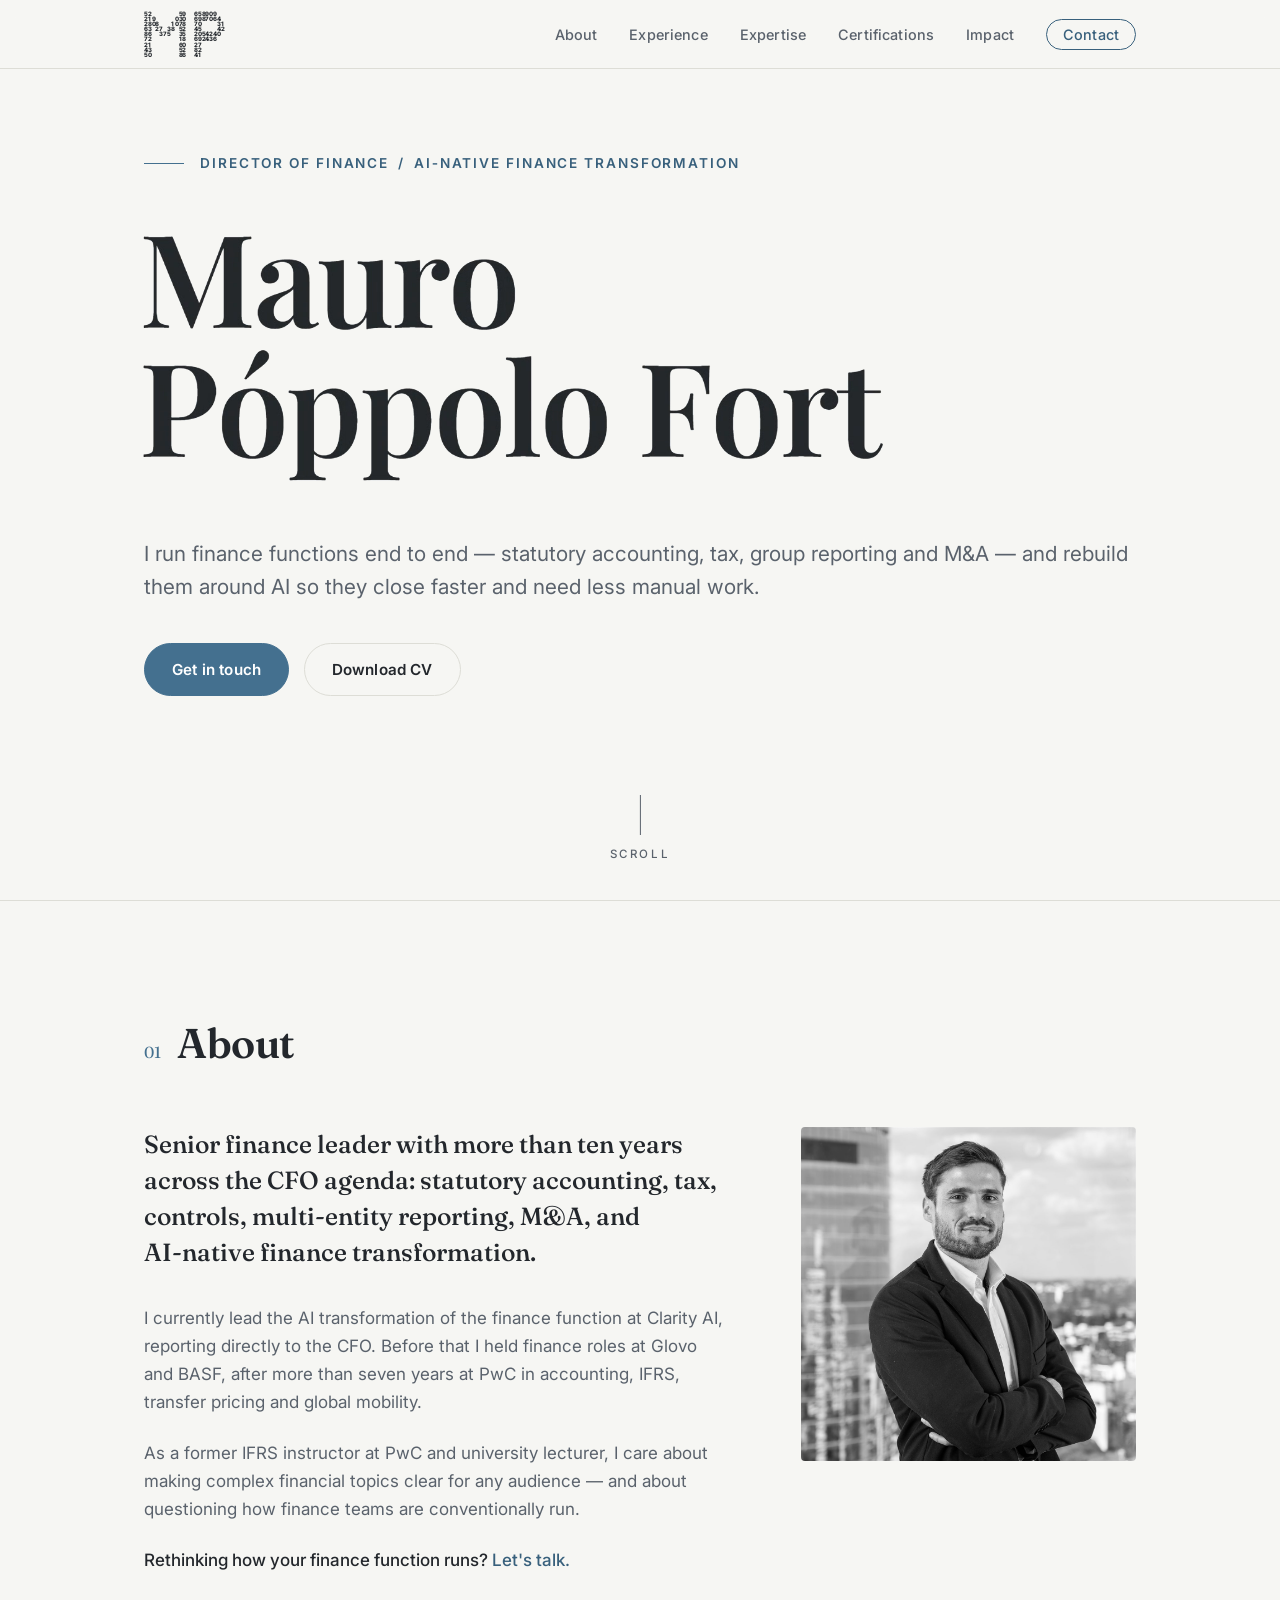
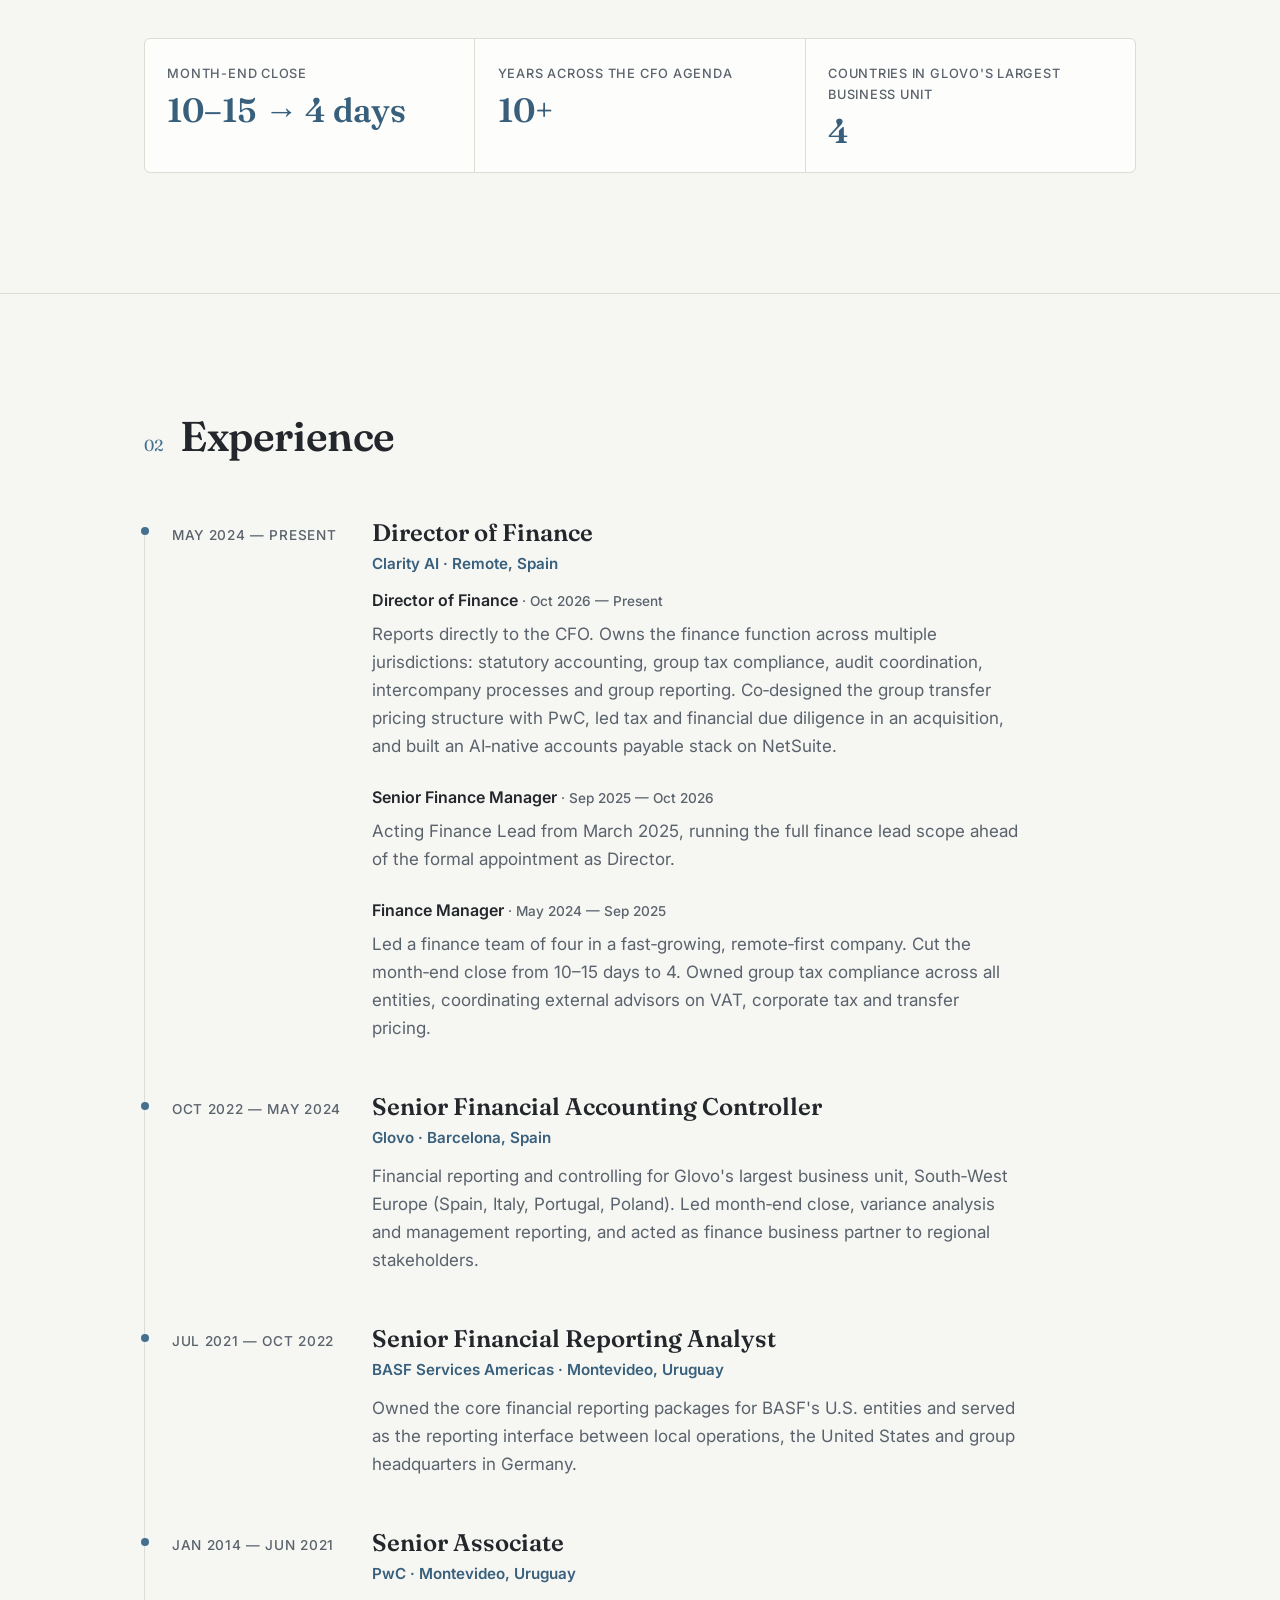
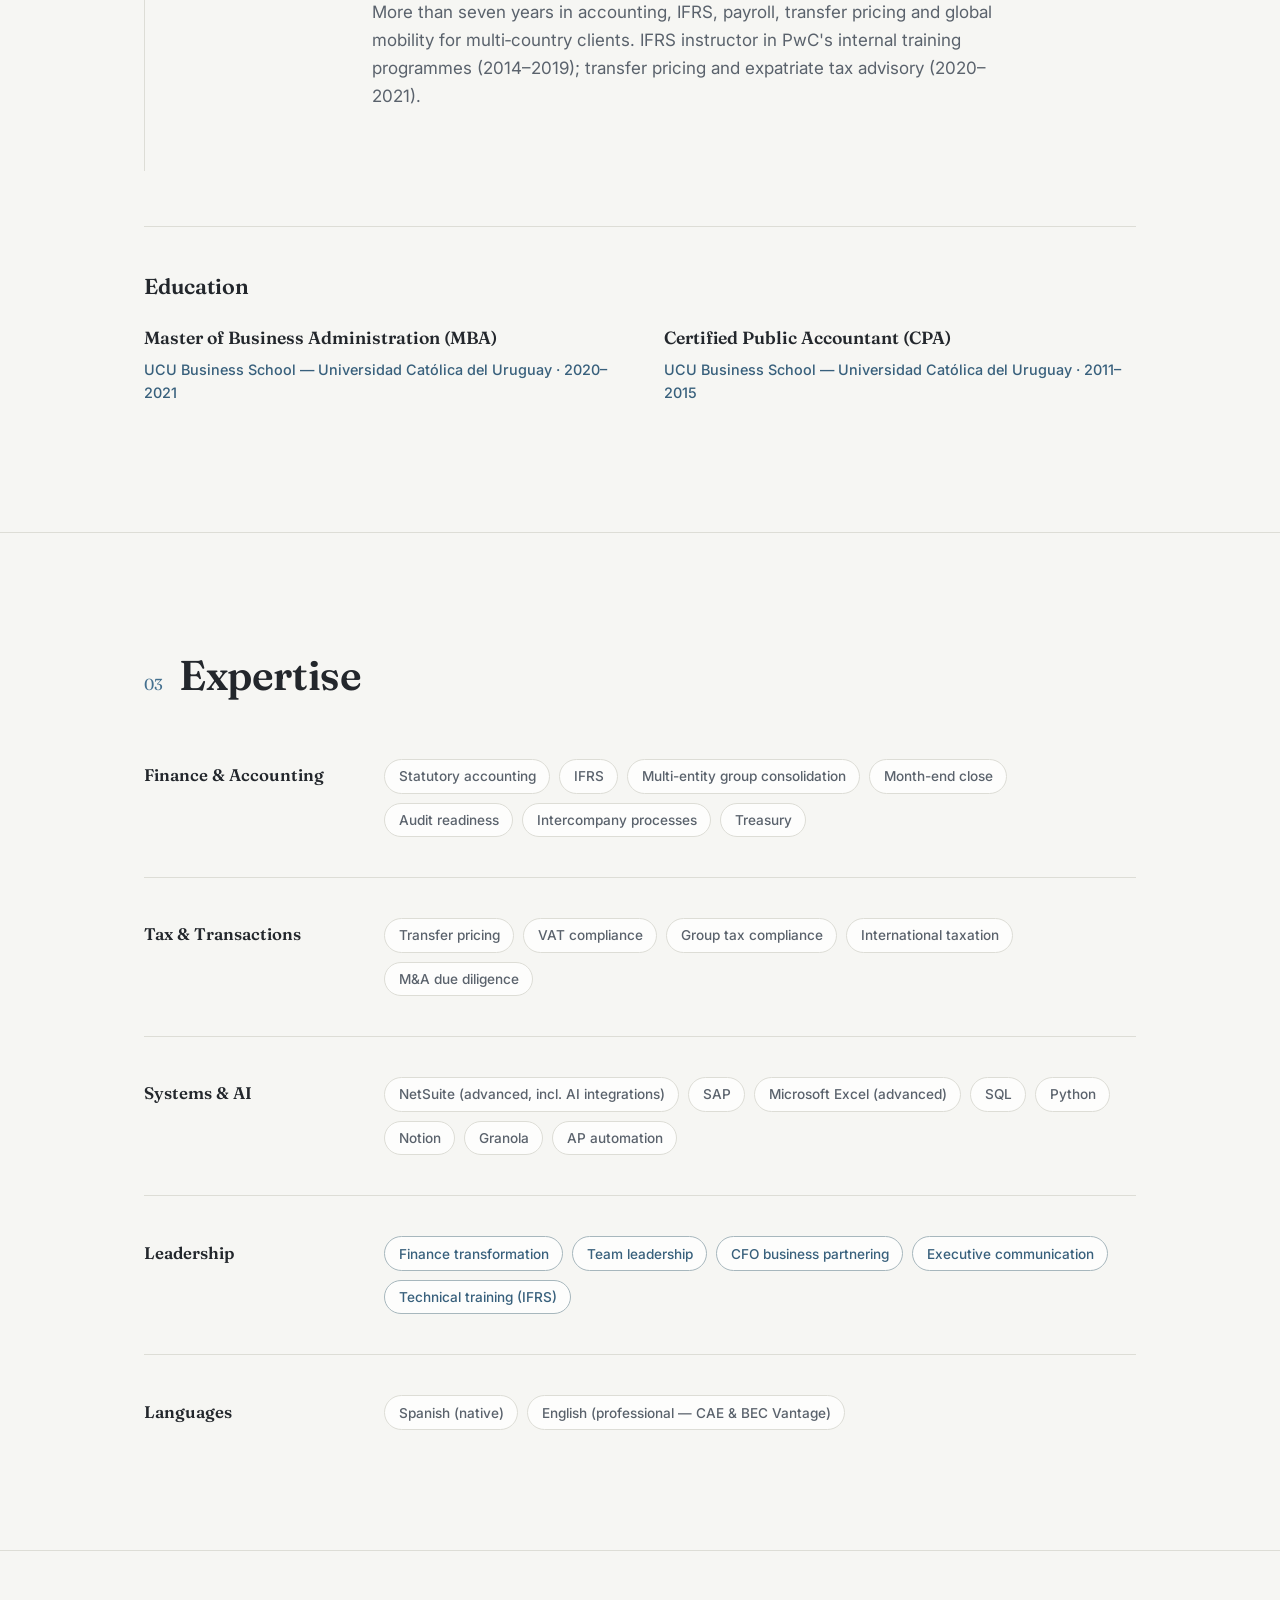
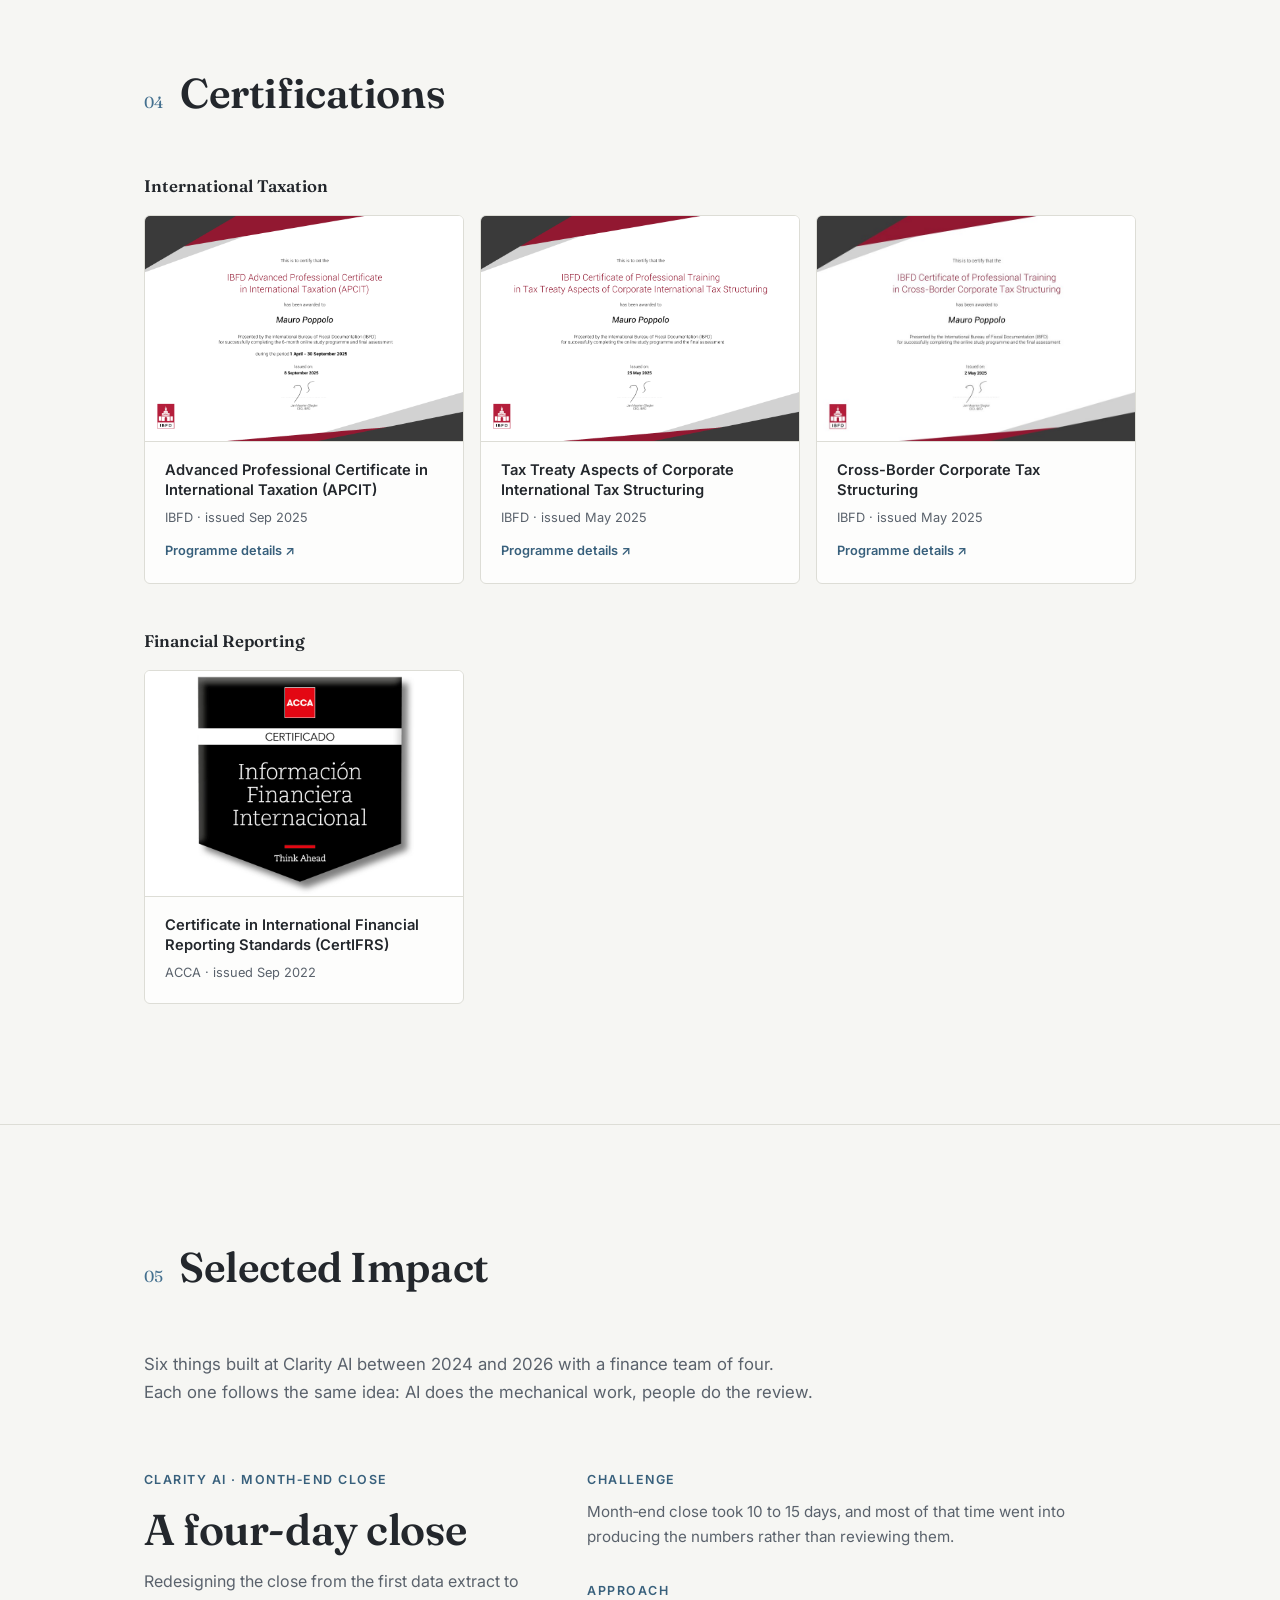
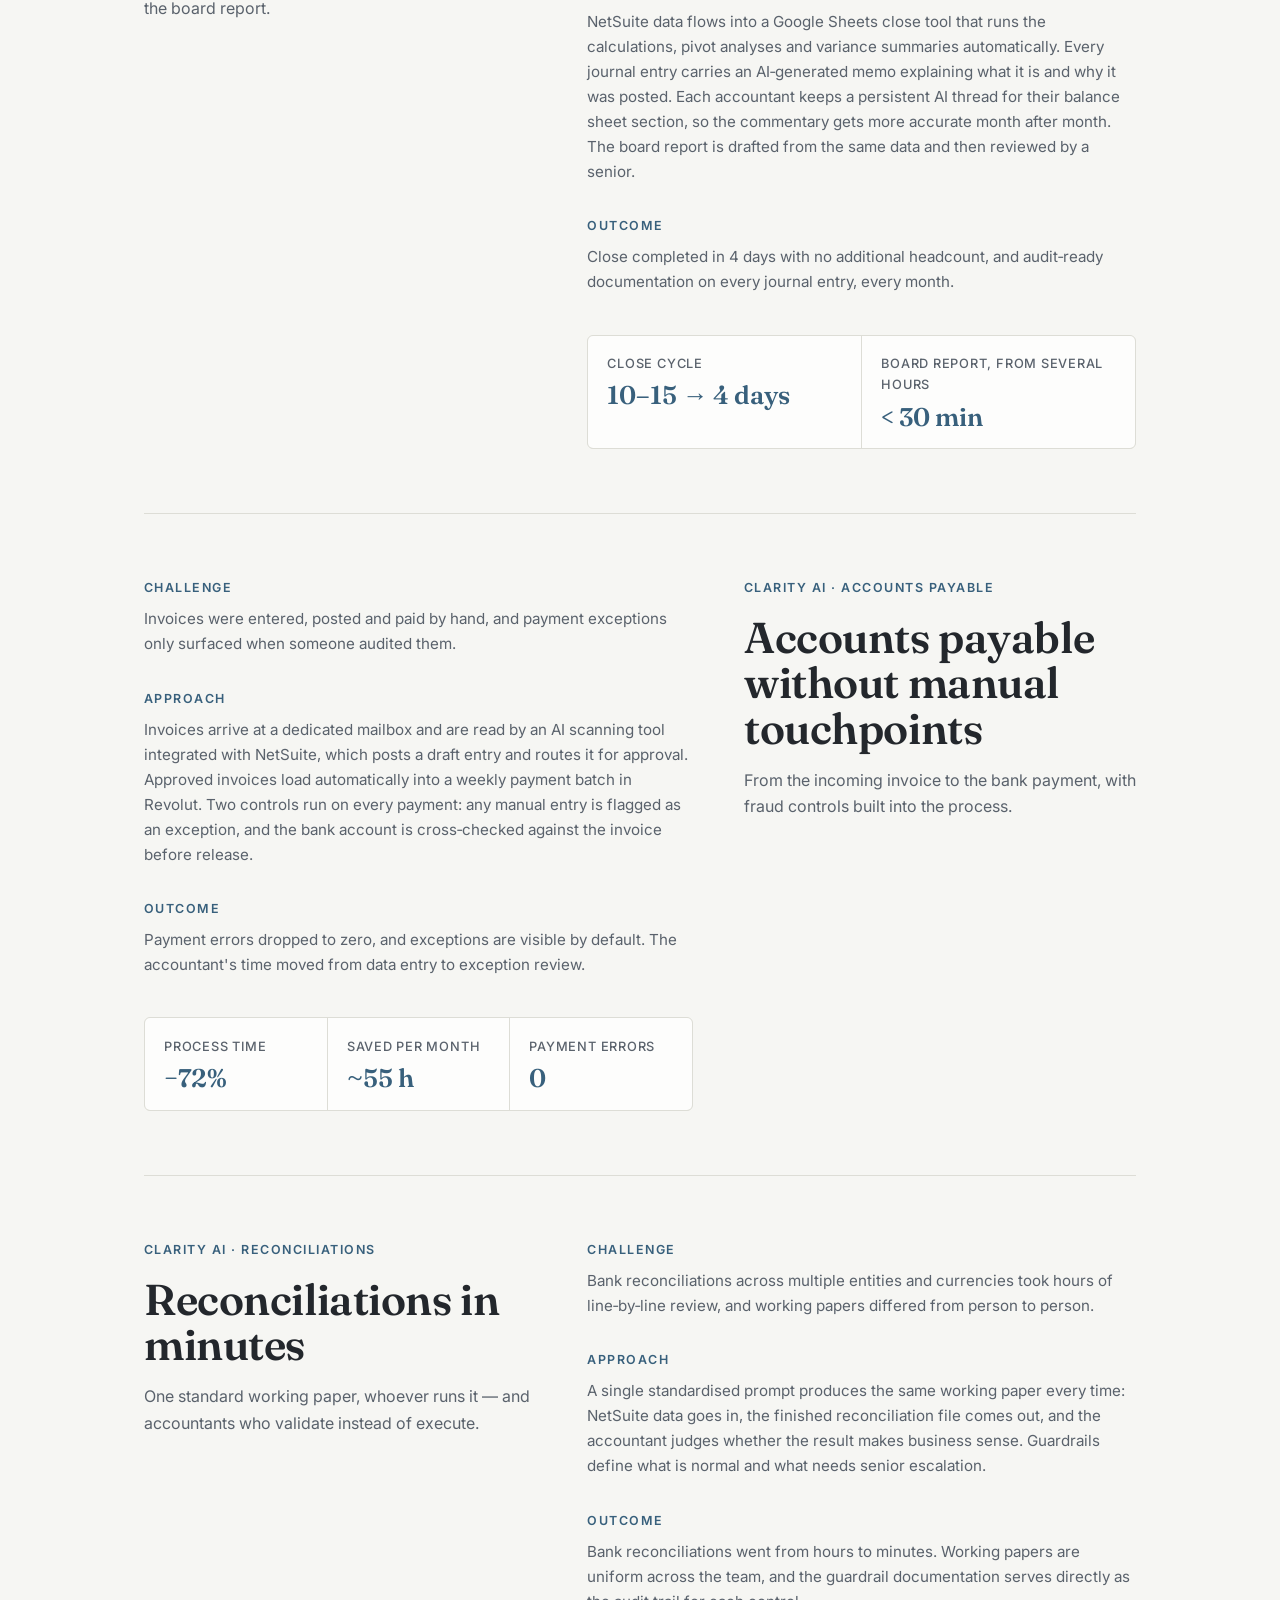
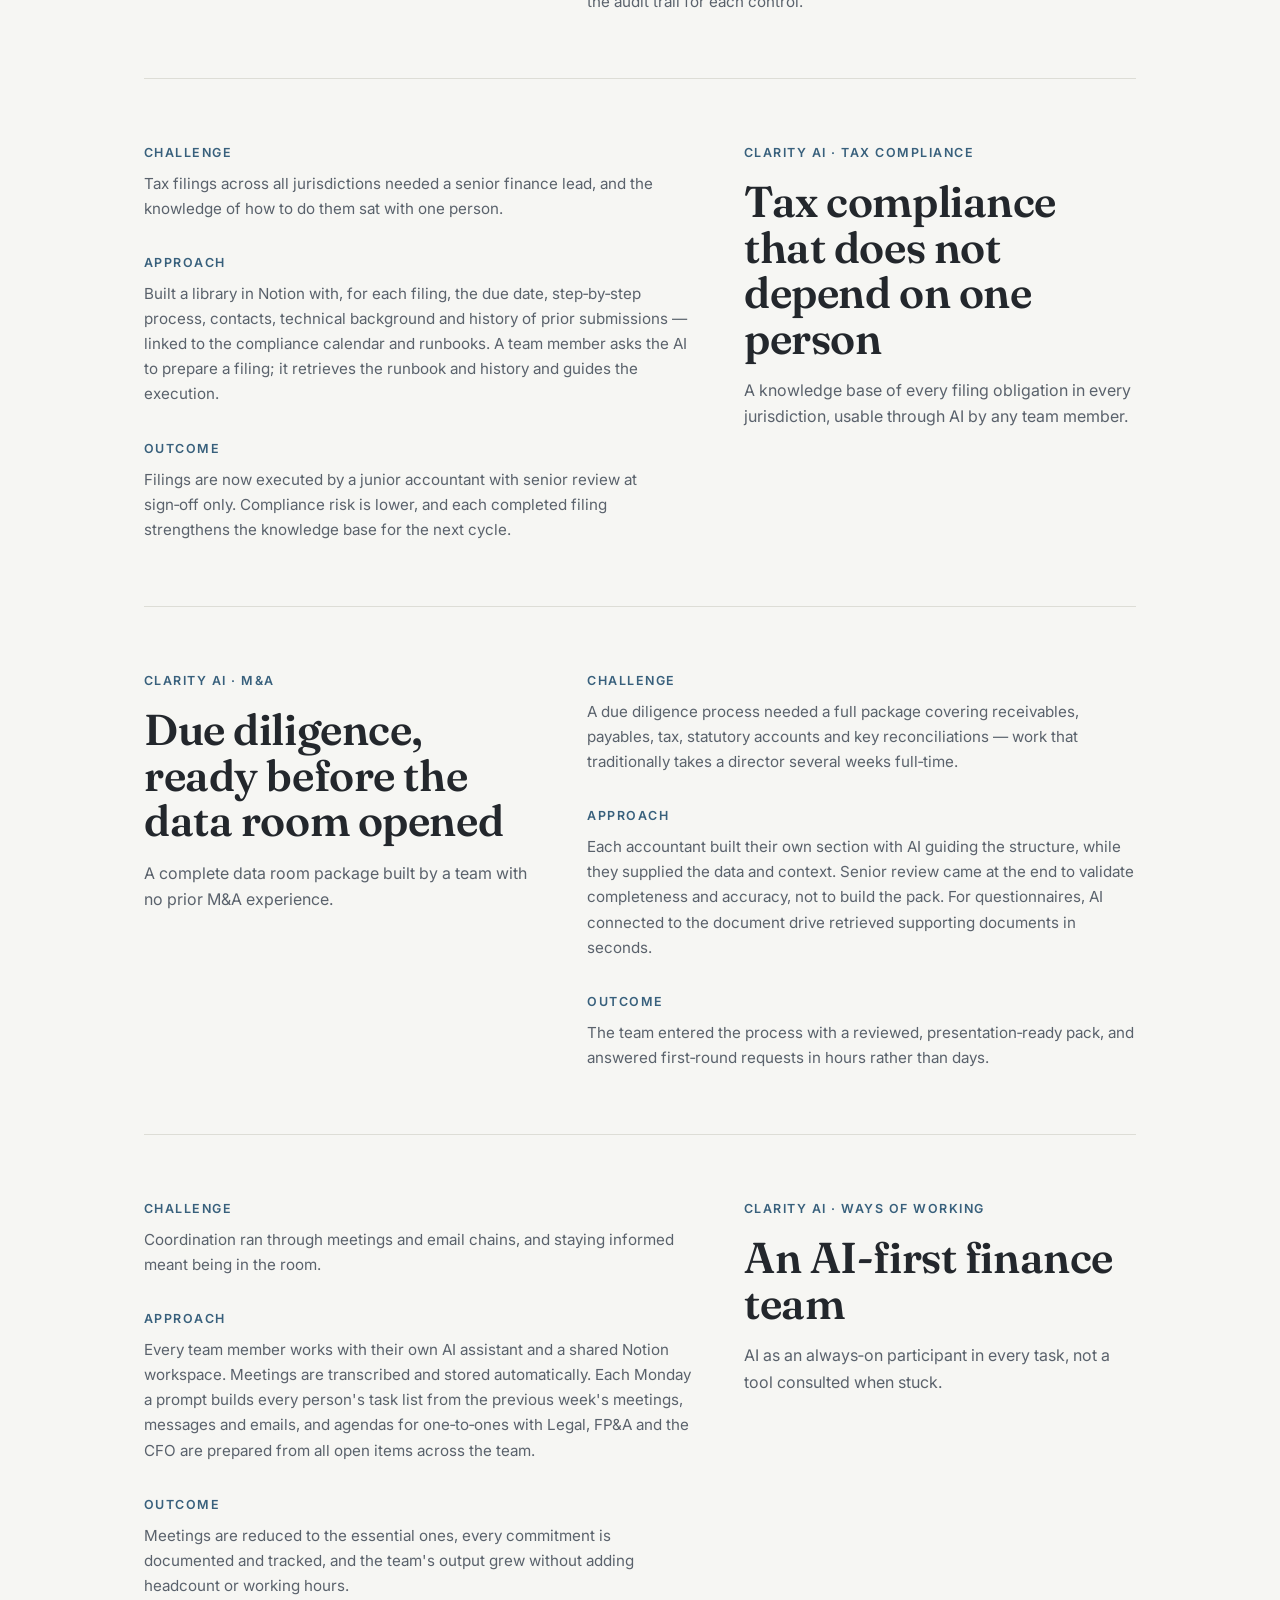
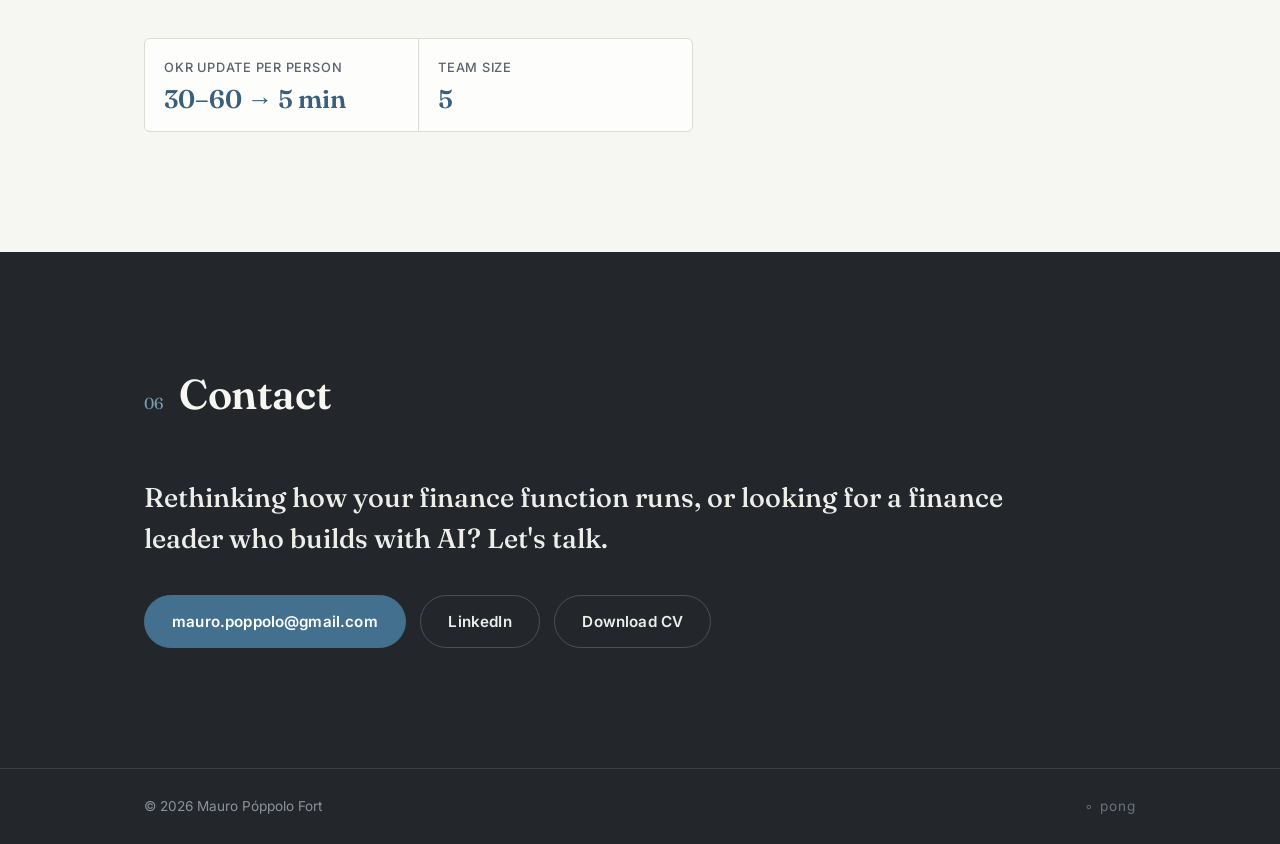
==== commit 2eeea5d7: "Add files via upload Align titles, dates and certifications with LinkedIn" ====
--- a/index.html
+++ b/index.html
@@ -3,7 +3,7 @@
 <head>
   <meta charset="UTF-8">
   <meta name="viewport" content="width=device-width, initial-scale=1.0">
-  <title>Mauro Póppolo Fort — Finance Director / AI-Native Finance Transformation</title>
+  <title>Mauro Póppolo Fort — Director of Finance / AI-Native Finance Transformation</title>
   <meta name="description" content="Mauro Póppolo Fort — senior finance leader across statutory accounting, tax, group reporting and M&A, leading AI-native finance transformation.">
   <link rel="icon" href="data:image/svg+xml,%3Csvg xmlns='http://www.w3.org/2000/svg' viewBox='0 0 64 64'%3E%3Crect width='64' height='64' rx='10' fill='%2323272C'/%3E%3Ctext x='32' y='42' font-family='Georgia,serif' font-size='26' font-weight='600' text-anchor='middle' fill='%23F6F6F3'%3EMP%3C/text%3E%3C/svg%3E">
   <script>document.documentElement.classList.add("js");</script>
@@ -49,7 +49,7 @@
     <!-- ============ HERO ============ -->
     <section class="hero">
       <div class="container hero__inner">
-        <p class="hero__eyebrow reveal">Finance Director&ensp;/&ensp;AI&#8209;Native Finance Transformation</p>
+        <p class="hero__eyebrow reveal">Director of Finance&ensp;/&ensp;AI&#8209;Native Finance Transformation</p>
         <h1 class="sr-only">Mauro Póppolo Fort</h1>
         <!-- Name animation: plays once and holds its last frame. The poster image is
              that last frame; it is shown if the video cannot play. -->
@@ -90,8 +90,8 @@
             </p>
             <p>
               I currently lead the AI transformation of the finance function at
-              Clarity AI, working directly with the CFO and VP of Finance. Before
-              that I held finance roles at Glovo and BASF, after seven years at PwC
+              Clarity AI, reporting directly to the CFO. Before that I held
+              finance roles at Glovo and BASF, after more than seven years at PwC
               in accounting, IFRS, transfer pricing and global mobility.
             </p>
             <p>
@@ -137,12 +137,12 @@
               <span class="timeline__dates">May 2024 — Present</span>
             </div>
             <div class="timeline__body">
-              <h3 class="timeline__role">Finance Lead (Acting)</h3>
+              <h3 class="timeline__role">Director of Finance</h3>
               <p class="timeline__org">Clarity AI · Remote, Spain</p>
               <div class="timeline__sub">
-                <h4>Finance Lead (Acting) <span>· Oct 2025 — Present</span></h4>
+                <h4>Director of Finance <span>· Oct 2026 — Present</span></h4>
                 <p class="timeline__desc">
-                  Group Finance Lead alongside the CFO and VP of Finance.
+                  Reports directly to the CFO.
                   Owns the finance function across multiple jurisdictions:
                   statutory accounting, group tax compliance, audit coordination,
                   intercompany processes and group reporting. Co&#8209;designed the
@@ -152,9 +152,16 @@
                 </p>
               </div>
               <div class="timeline__sub">
-                <h4>Senior Finance Manager <span>· May 2024 — Oct 2025</span></h4>
+                <h4>Senior Finance Manager <span>· Sep 2025 — Oct 2026</span></h4>
                 <p class="timeline__desc">
-                  Led a finance team of up to four in a fast&#8209;growing,
+                  Acting Finance Lead from March 2025, running the full finance
+                  lead scope ahead of the formal appointment as Director.
+                </p>
+              </div>
+              <div class="timeline__sub">
+                <h4>Finance Manager <span>· May 2024 — Sep 2025</span></h4>
+                <p class="timeline__desc">
+                  Led a finance team of four in a fast&#8209;growing,
                   remote&#8209;first company. Cut the month&#8209;end close from
                   10–15 days to 4. Owned group tax compliance across all entities,
                   coordinating external advisors on VAT, corporate tax and transfer
@@ -200,7 +207,7 @@
               <h3 class="timeline__role">Senior Associate</h3>
               <p class="timeline__org">PwC · Montevideo, Uruguay</p>
               <p class="timeline__desc">
-                Seven years in accounting, IFRS, payroll, transfer pricing and
+                More than seven years in accounting, IFRS, payroll, transfer pricing and
                 global mobility for multi&#8209;country clients. IFRS instructor in
                 PwC's internal training programmes (2014–2019); transfer pricing
                 and expatriate tax advisory (2020–2021).
@@ -347,7 +354,7 @@
               </a>
               <div class="cert-card__body">
                 <span class="cert-card__name">Certificate in International Financial Reporting Standards (CertIFRS)</span>
-                <span class="cert-card__issuer">ACCA · issued 2022</span>
+                <span class="cert-card__issuer">ACCA · issued Sep 2022</span>
               </div>
             </article>
           </li>
@@ -366,7 +373,7 @@
         </header>
         <p class="projects__lede reveal">
           Six things built at Clarity AI between 2024 and 2026 with a finance team
-          of five. Each one follows the same idea: AI does the mechanical work,
+          of four. Each one follows the same idea: AI does the mechanical work,
           people do the review.
         </p>
 
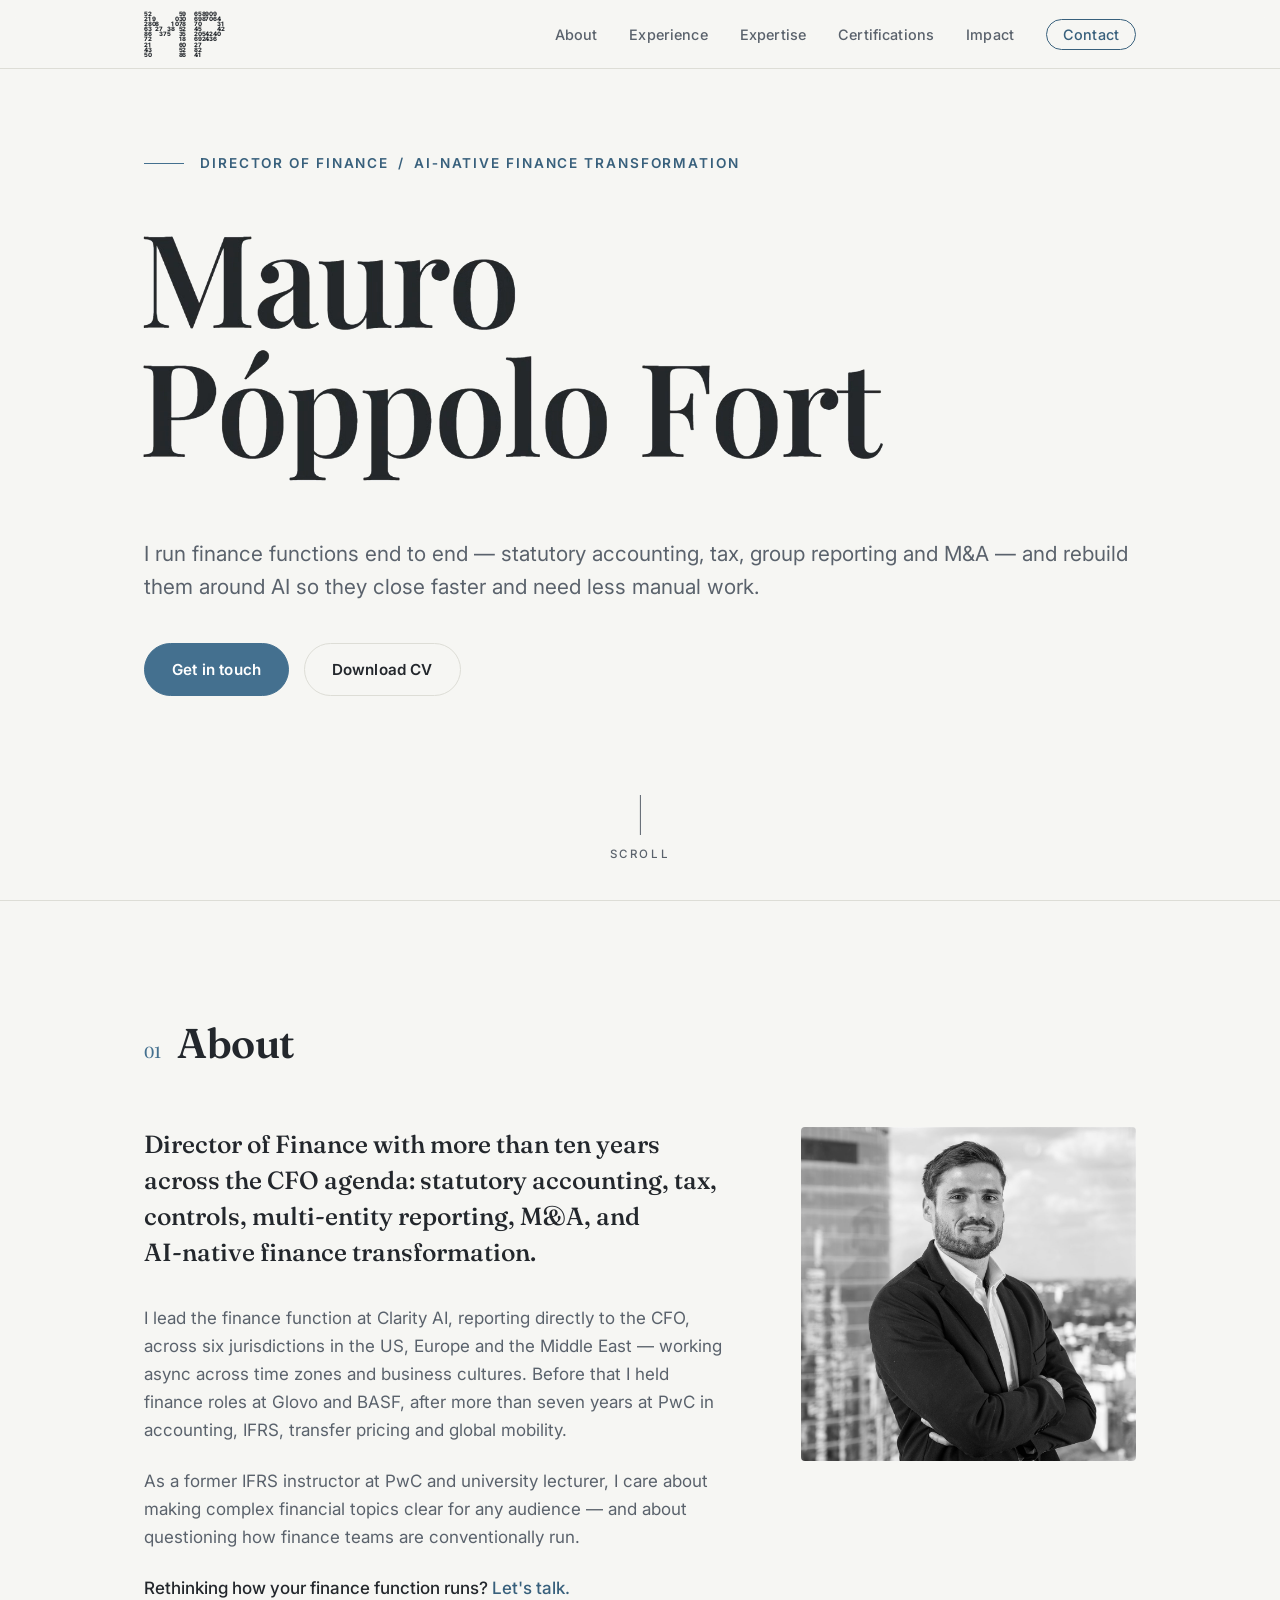
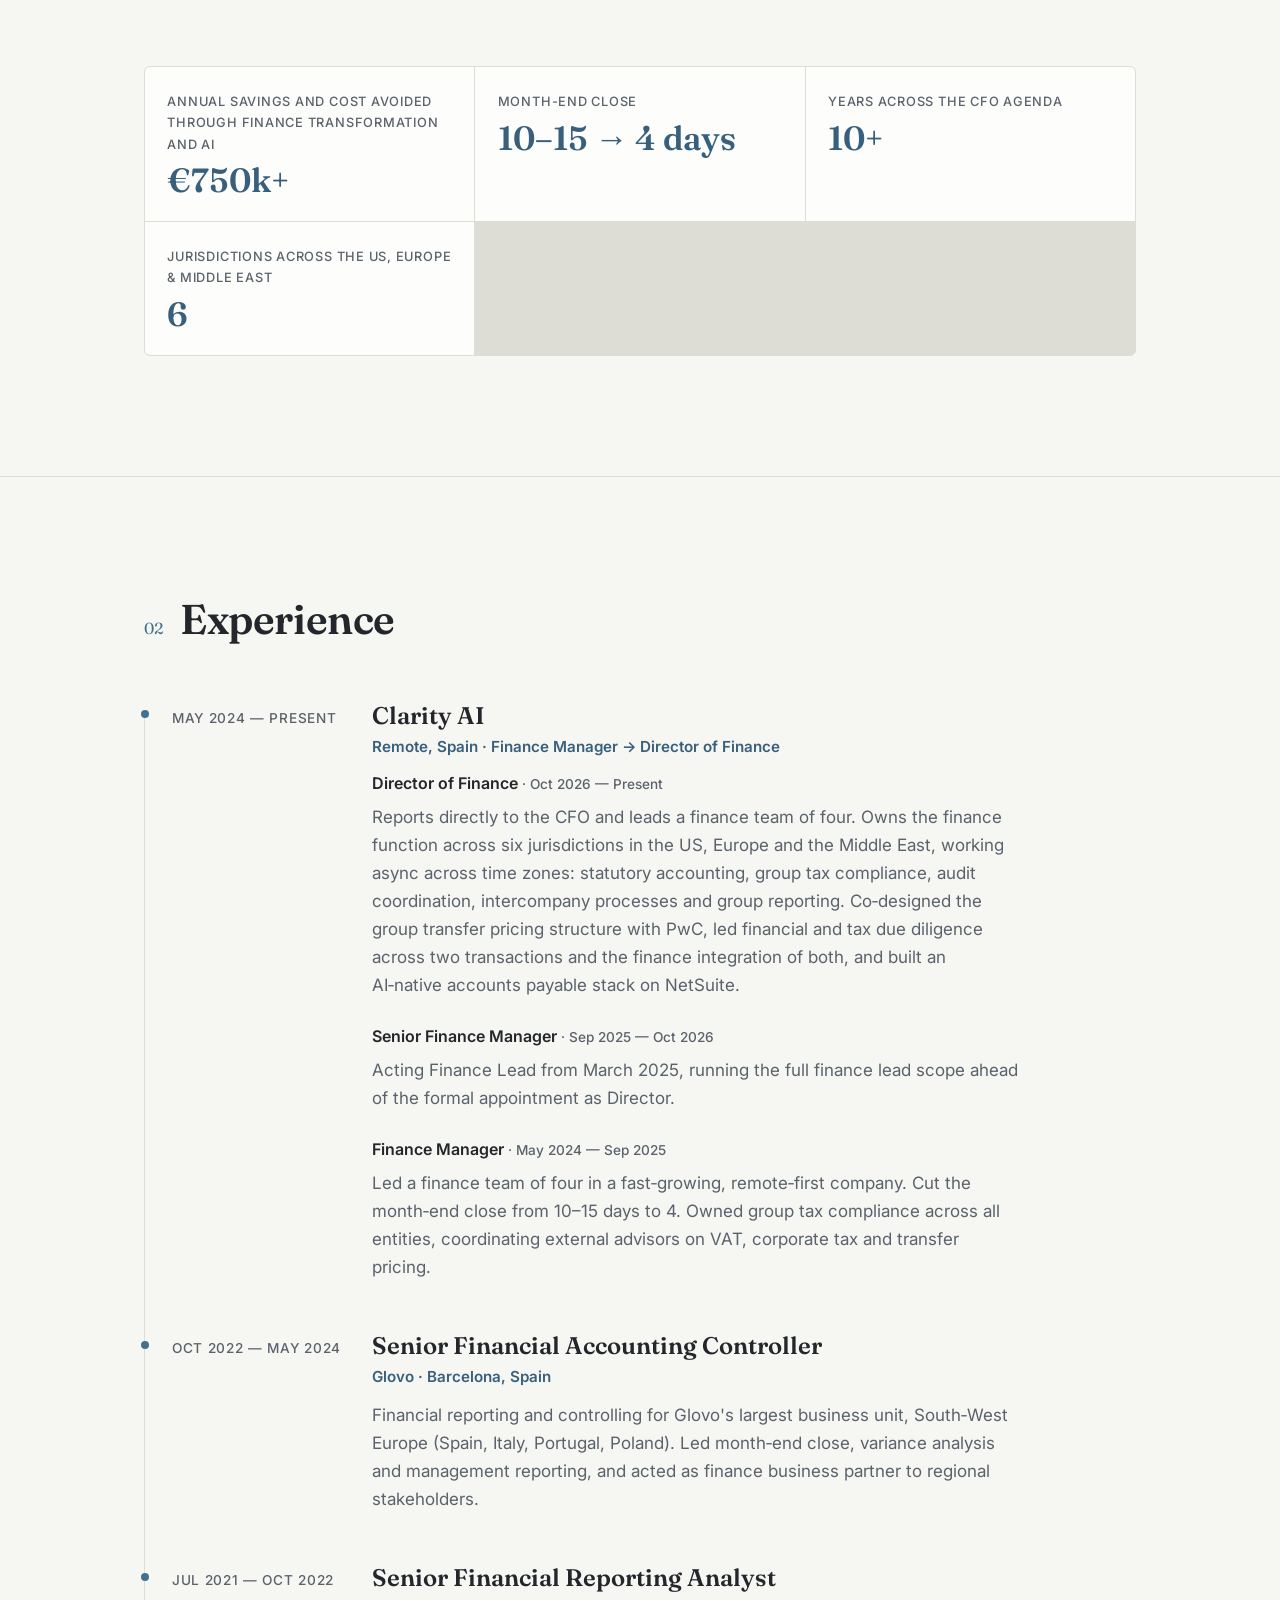
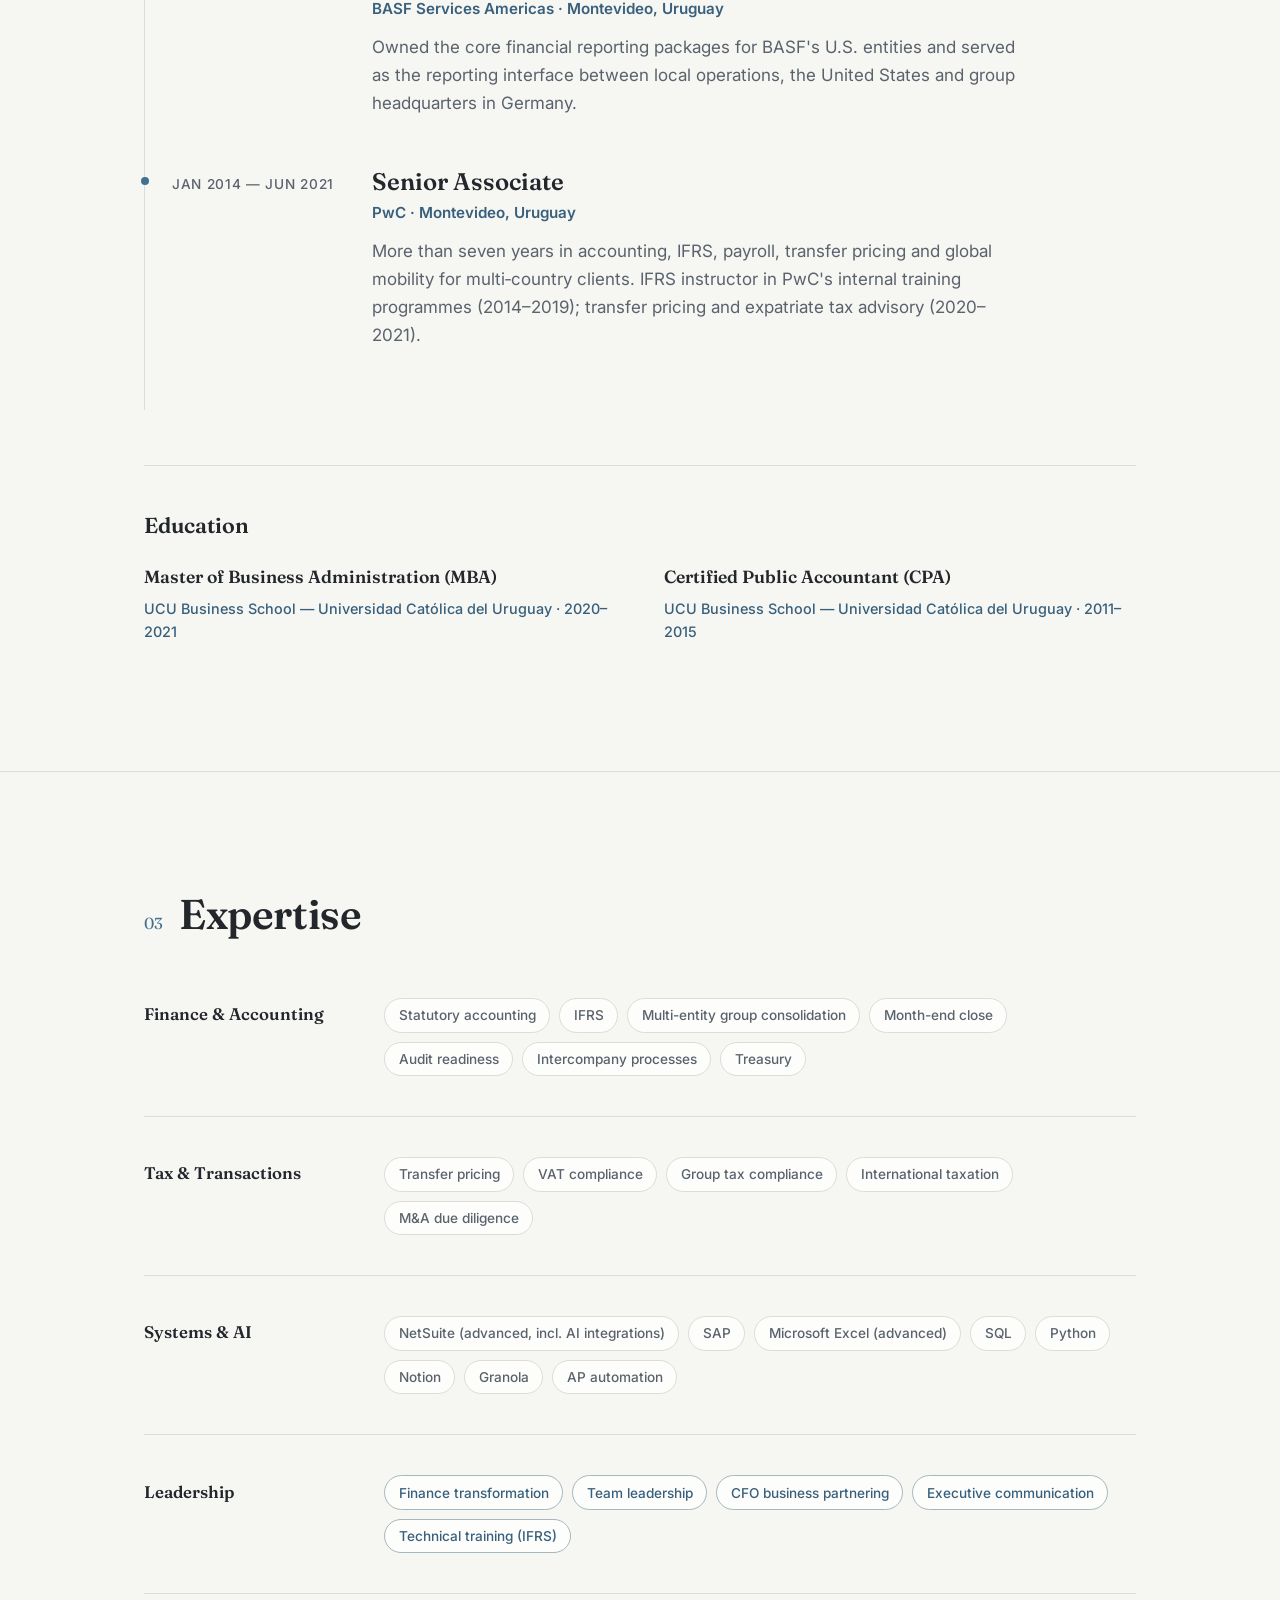
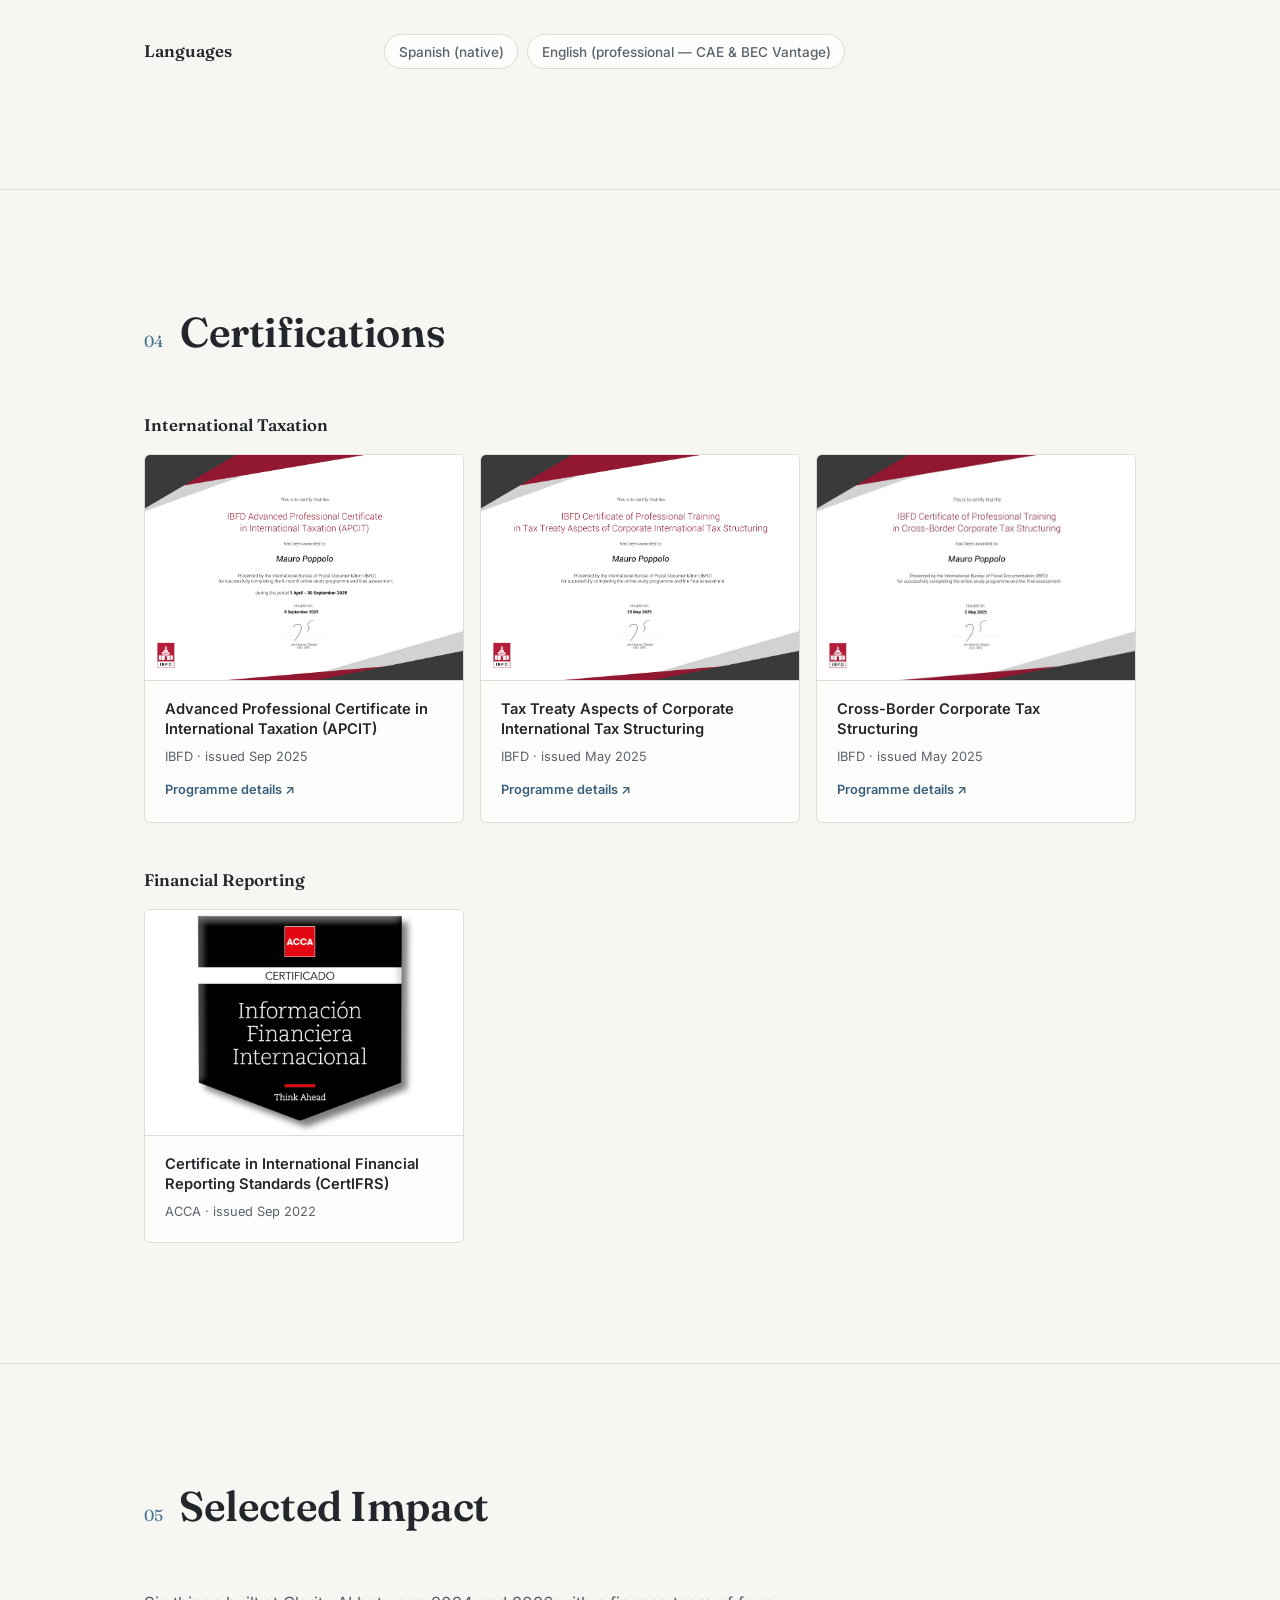
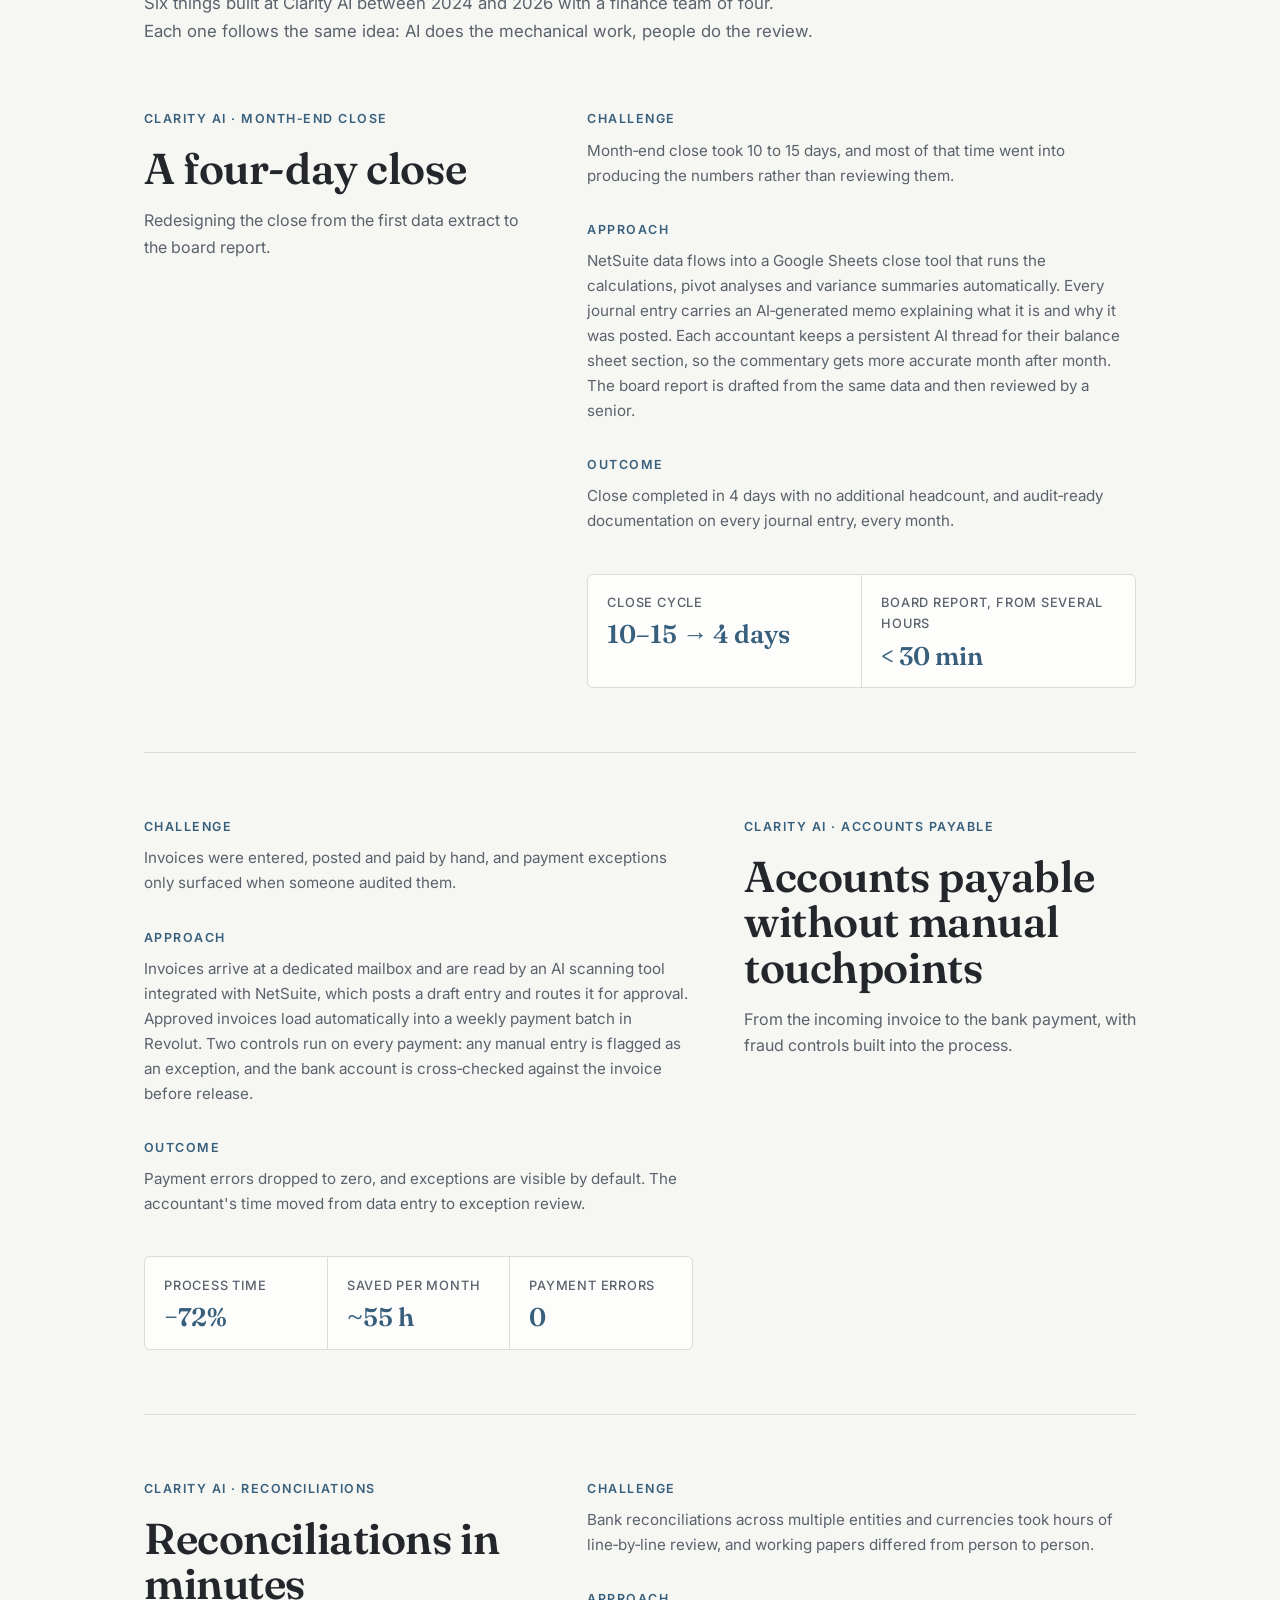
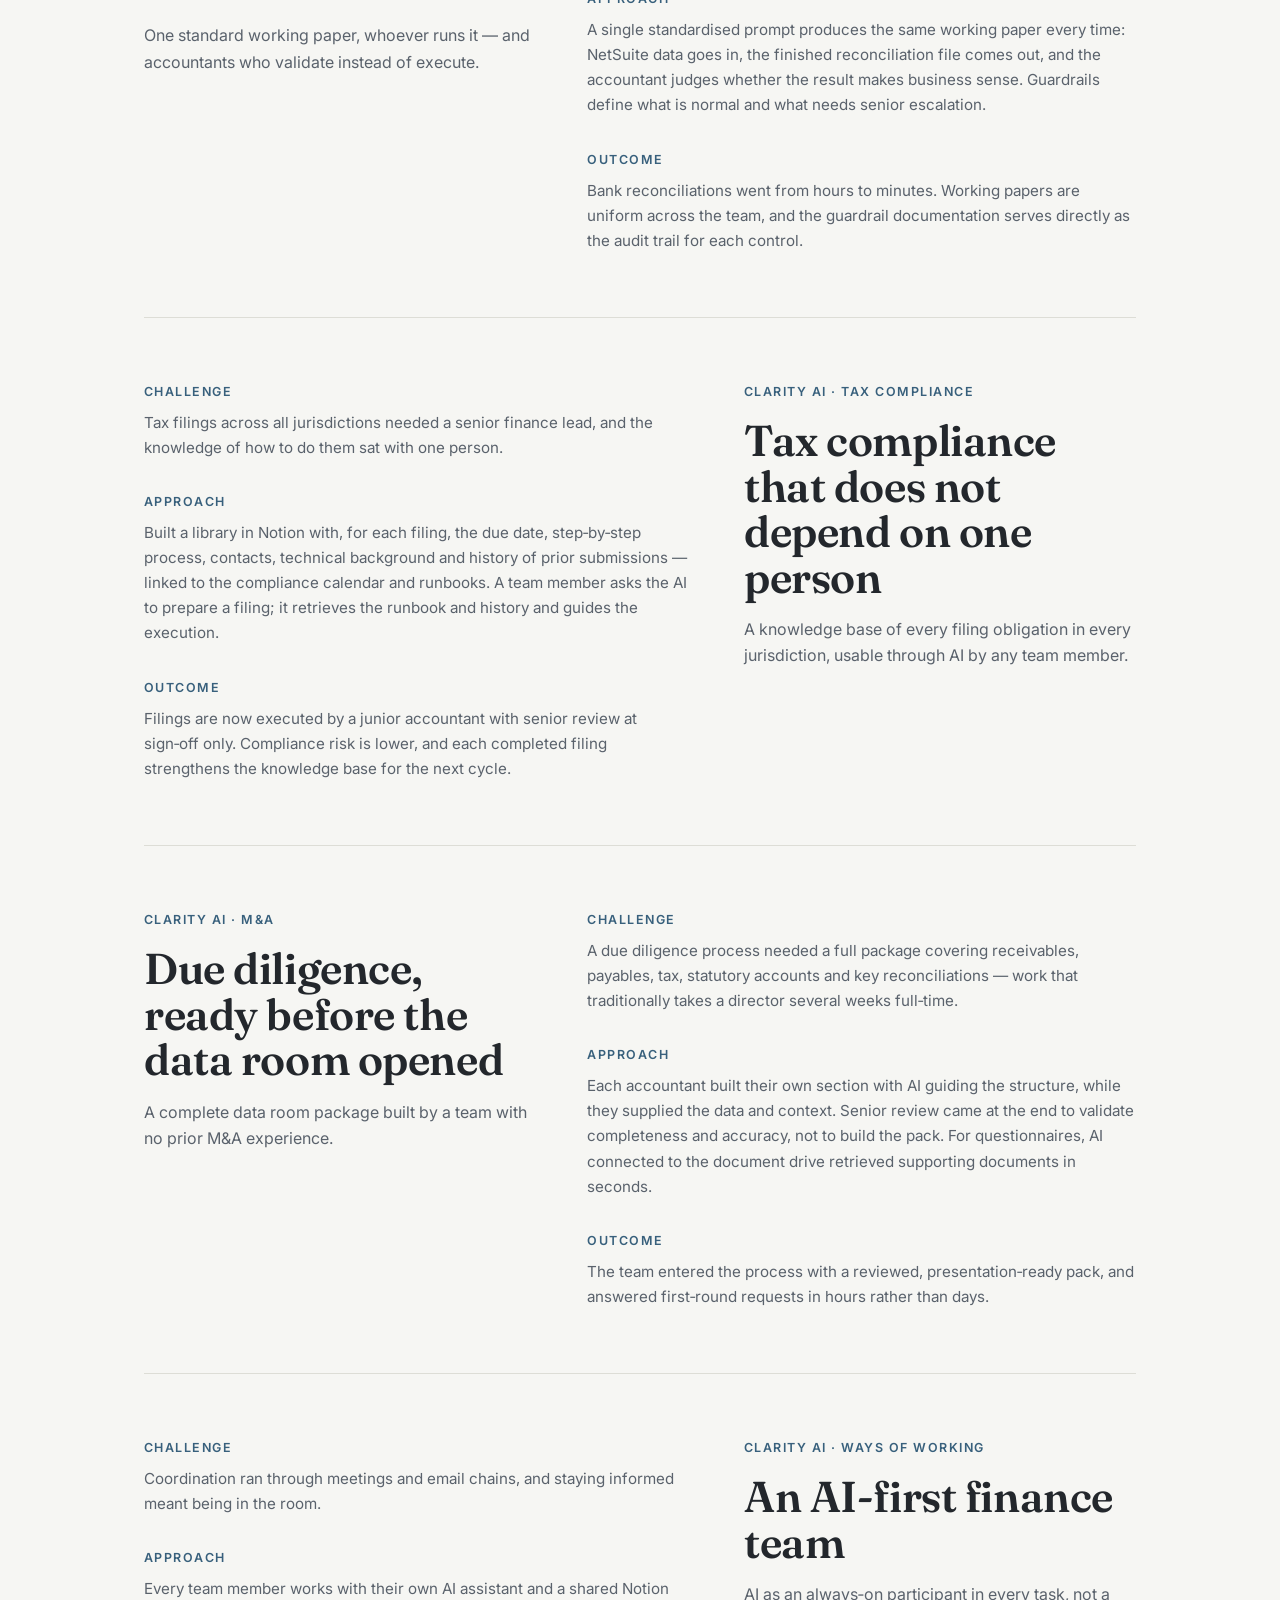
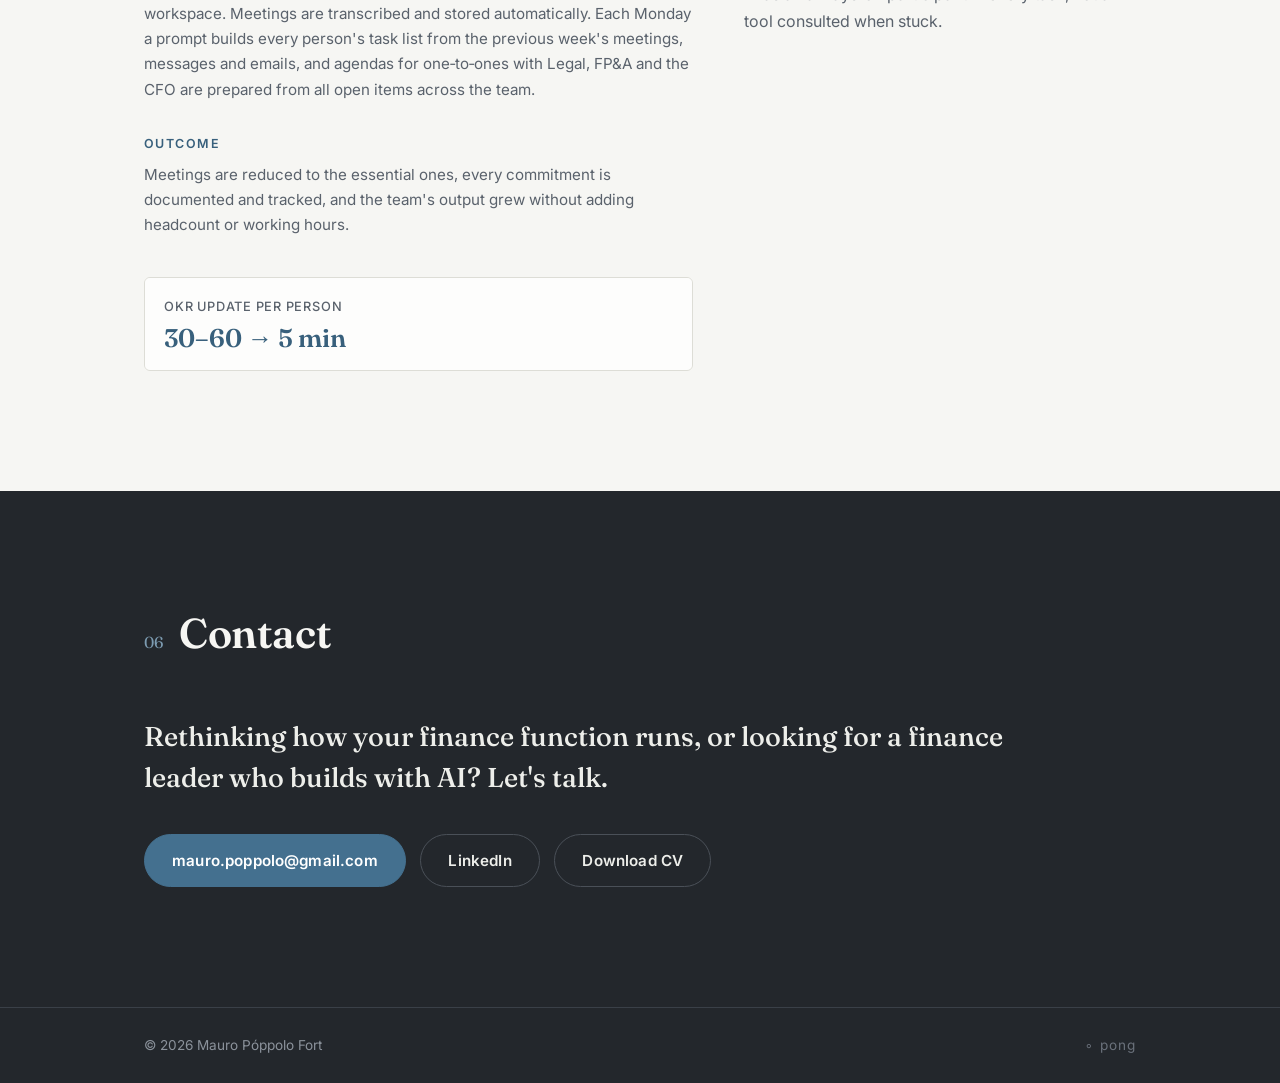
==== commit ae2bf2bf: "Add files via upload Add savings stat, align roles and jurisdictions with LinkedIn" ====
--- a/index.html
+++ b/index.html
@@ -84,13 +84,14 @@
         <div class="about__grid">
           <div class="about__text reveal">
             <p class="about__lede">
-              Senior finance leader with more than ten years across the CFO agenda:
+              Director of Finance with more than ten years across the CFO agenda:
               statutory accounting, tax, controls, multi&#8209;entity reporting, M&amp;A,
               and AI&#8209;native finance transformation.
             </p>
             <p>
-              I currently lead the AI transformation of the finance function at
-              Clarity AI, reporting directly to the CFO. Before that I held
+              I lead the finance function at Clarity AI, reporting directly to the
+              CFO, across six jurisdictions in the US, Europe and the Middle East —
+              working async across time zones and business cultures. Before that I held
               finance roles at Glovo and BASF, after more than seven years at PwC
               in accounting, IFRS, transfer pricing and global mobility.
             </p>
@@ -109,6 +110,10 @@
         </div>
         <dl class="about__stats reveal" data-reveal-delay="2">
           <div class="stat">
+            <dt>Annual savings and cost avoided through finance transformation and AI</dt>
+            <dd>€750k+</dd>
+          </div>
+          <div class="stat">
             <dt>Month-end close</dt>
             <dd>10–15&nbsp;→&nbsp;4&nbsp;days</dd>
           </div>
@@ -117,8 +122,8 @@
             <dd>10+</dd>
           </div>
           <div class="stat">
-            <dt>Countries in Glovo's largest business unit</dt>
-            <dd>4</dd>
+            <dt>Jurisdictions across the US, Europe &amp; Middle East</dt>
+            <dd>6</dd>
           </div>
         </dl>
       </div>
@@ -137,17 +142,19 @@
               <span class="timeline__dates">May 2024 — Present</span>
             </div>
             <div class="timeline__body">
-              <h3 class="timeline__role">Director of Finance</h3>
-              <p class="timeline__org">Clarity AI · Remote, Spain</p>
+              <h3 class="timeline__role">Clarity AI</h3>
+              <p class="timeline__org">Remote, Spain · Finance Manager → Director of Finance</p>
               <div class="timeline__sub">
                 <h4>Director of Finance <span>· Oct 2026 — Present</span></h4>
                 <p class="timeline__desc">
-                  Reports directly to the CFO.
-                  Owns the finance function across multiple jurisdictions:
+                  Reports directly to the CFO and leads a finance team of four.
+                  Owns the finance function across six jurisdictions in the US,
+                  Europe and the Middle East, working async across time zones:
                   statutory accounting, group tax compliance, audit coordination,
                   intercompany processes and group reporting. Co&#8209;designed the
-                  group transfer pricing structure with PwC, led tax and financial
-                  due diligence in an acquisition, and built an AI&#8209;native
+                  group transfer pricing structure with PwC, led financial and tax
+                  due diligence across two transactions and the finance integration
+                  of both, and built an AI&#8209;native
                   accounts payable stack on NetSuite.
                 </p>
               </div>
@@ -637,10 +644,6 @@
                 <dt>OKR update per person</dt>
                 <dd>30–60&nbsp;→&nbsp;5&nbsp;min</dd>
               </div>
-              <div class="stat">
-                <dt>Team size</dt>
-                <dd>5</dd>
-              </div>
             </dl>
           </div>
         </article>
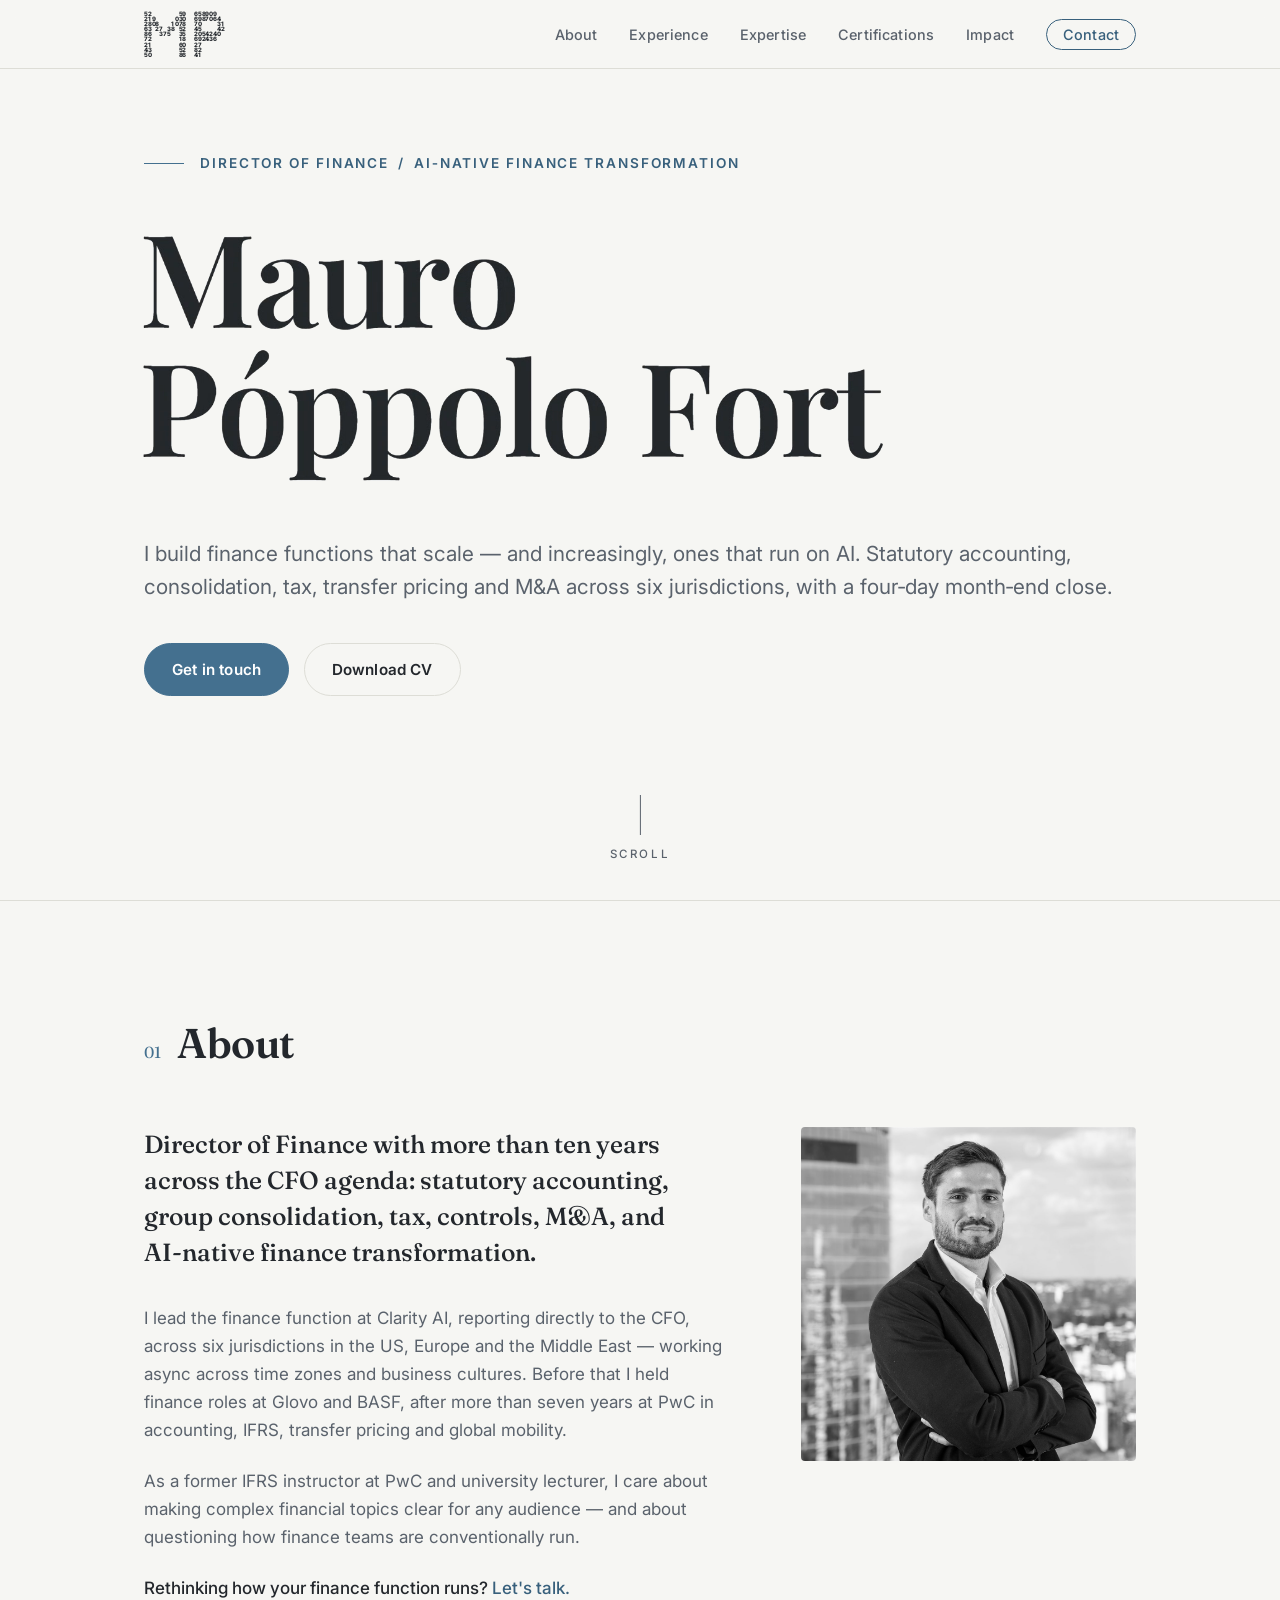
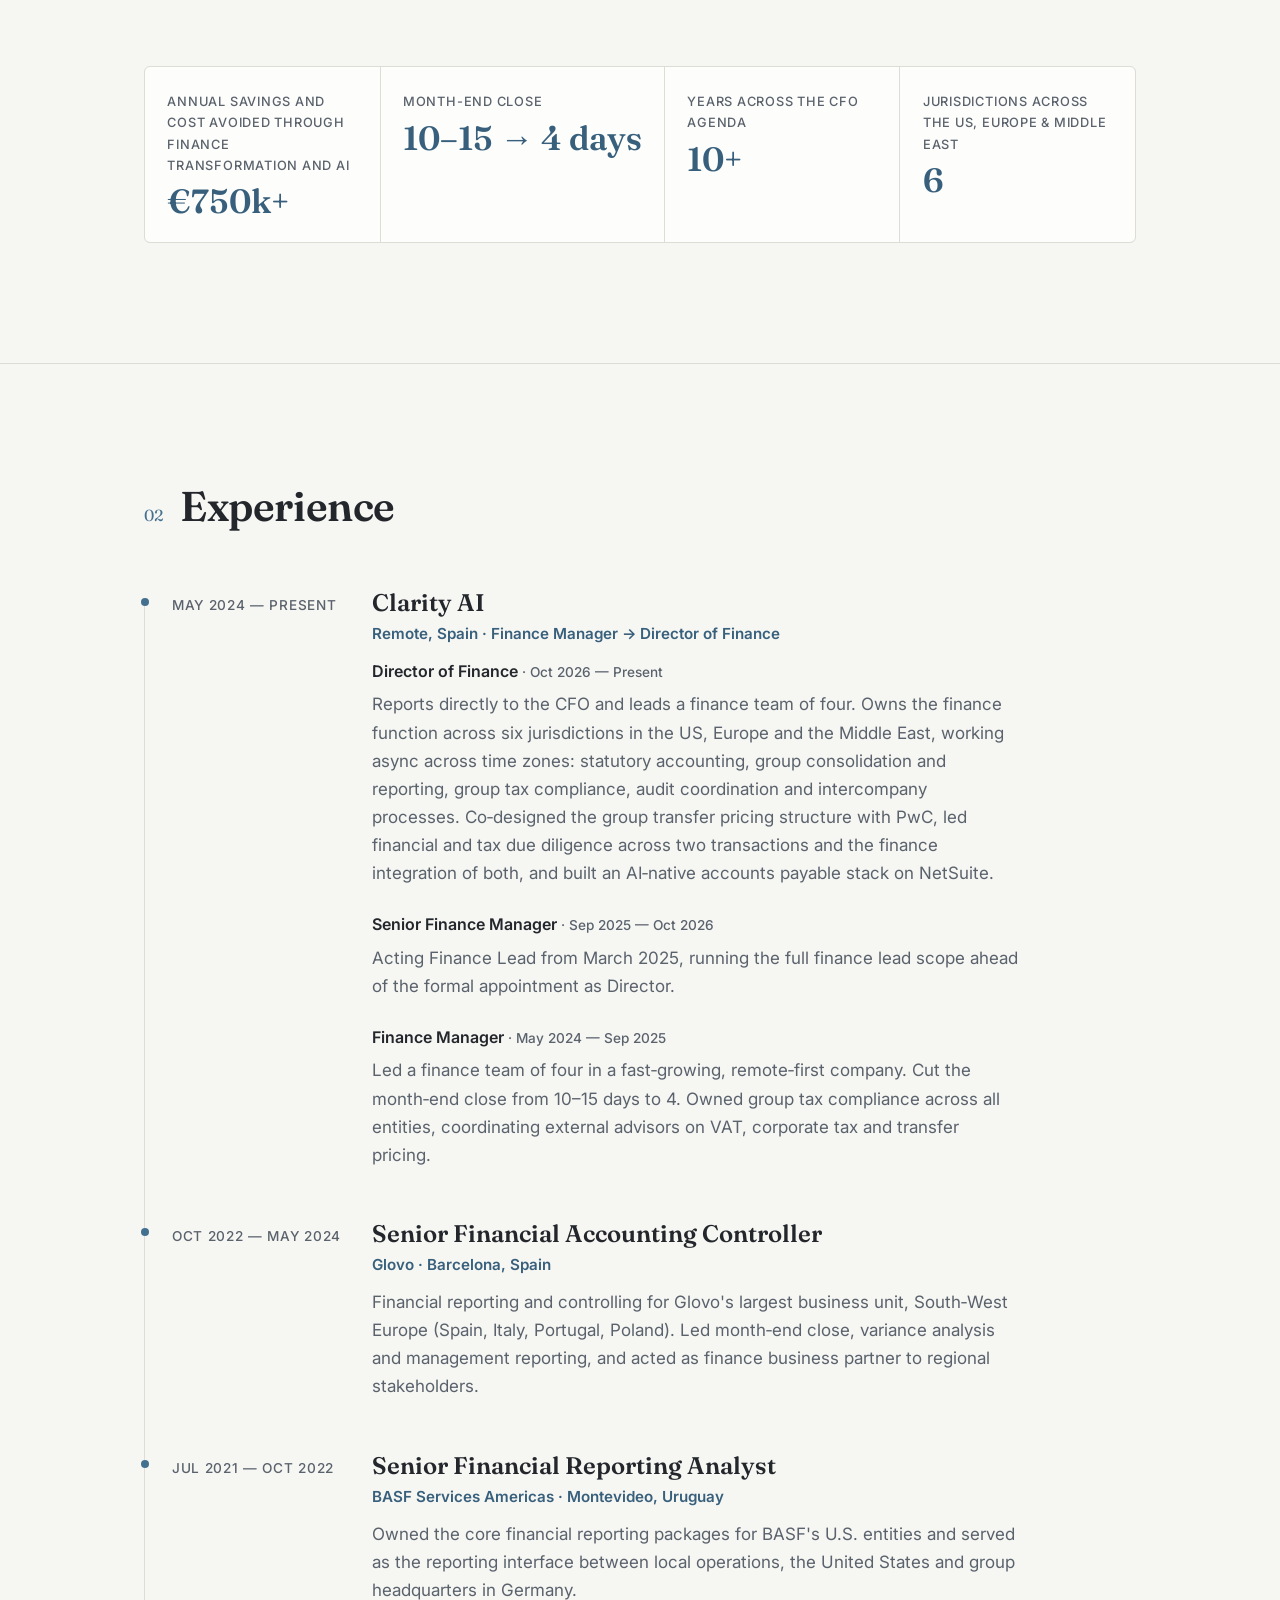
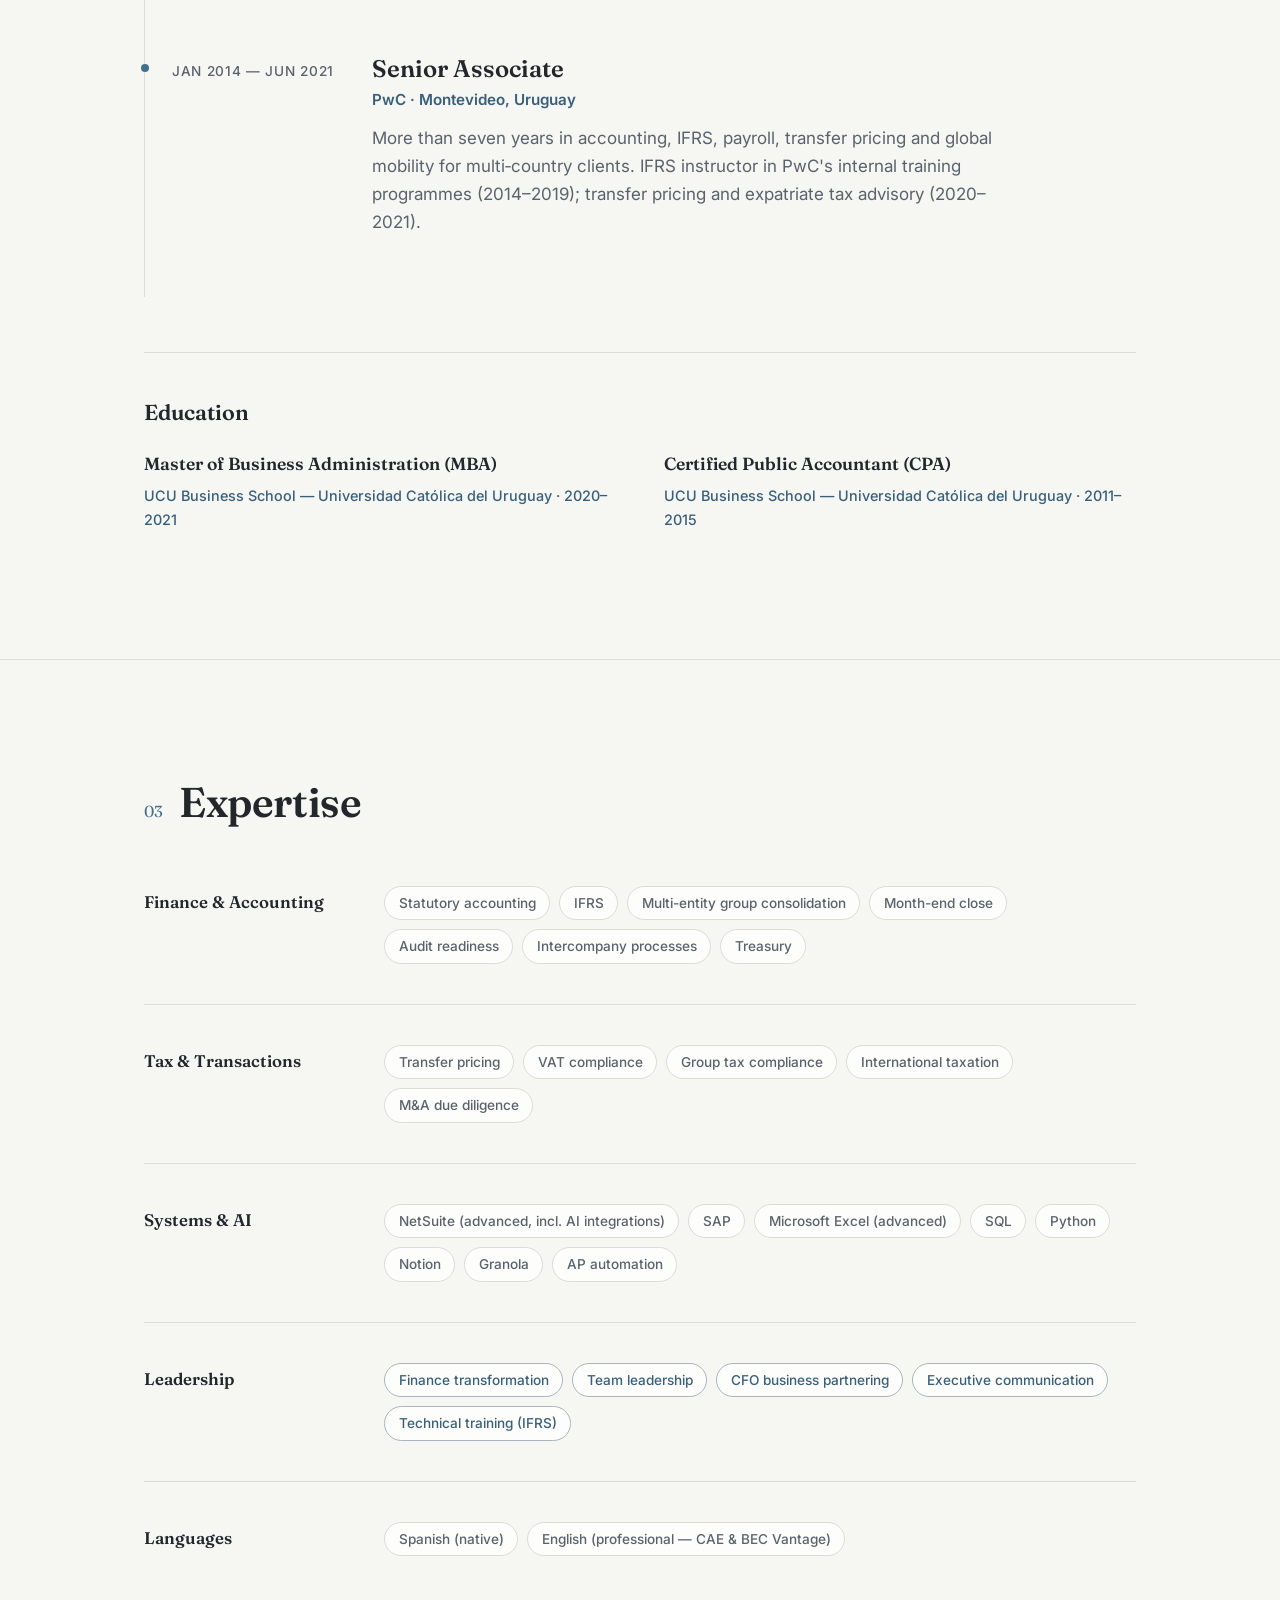
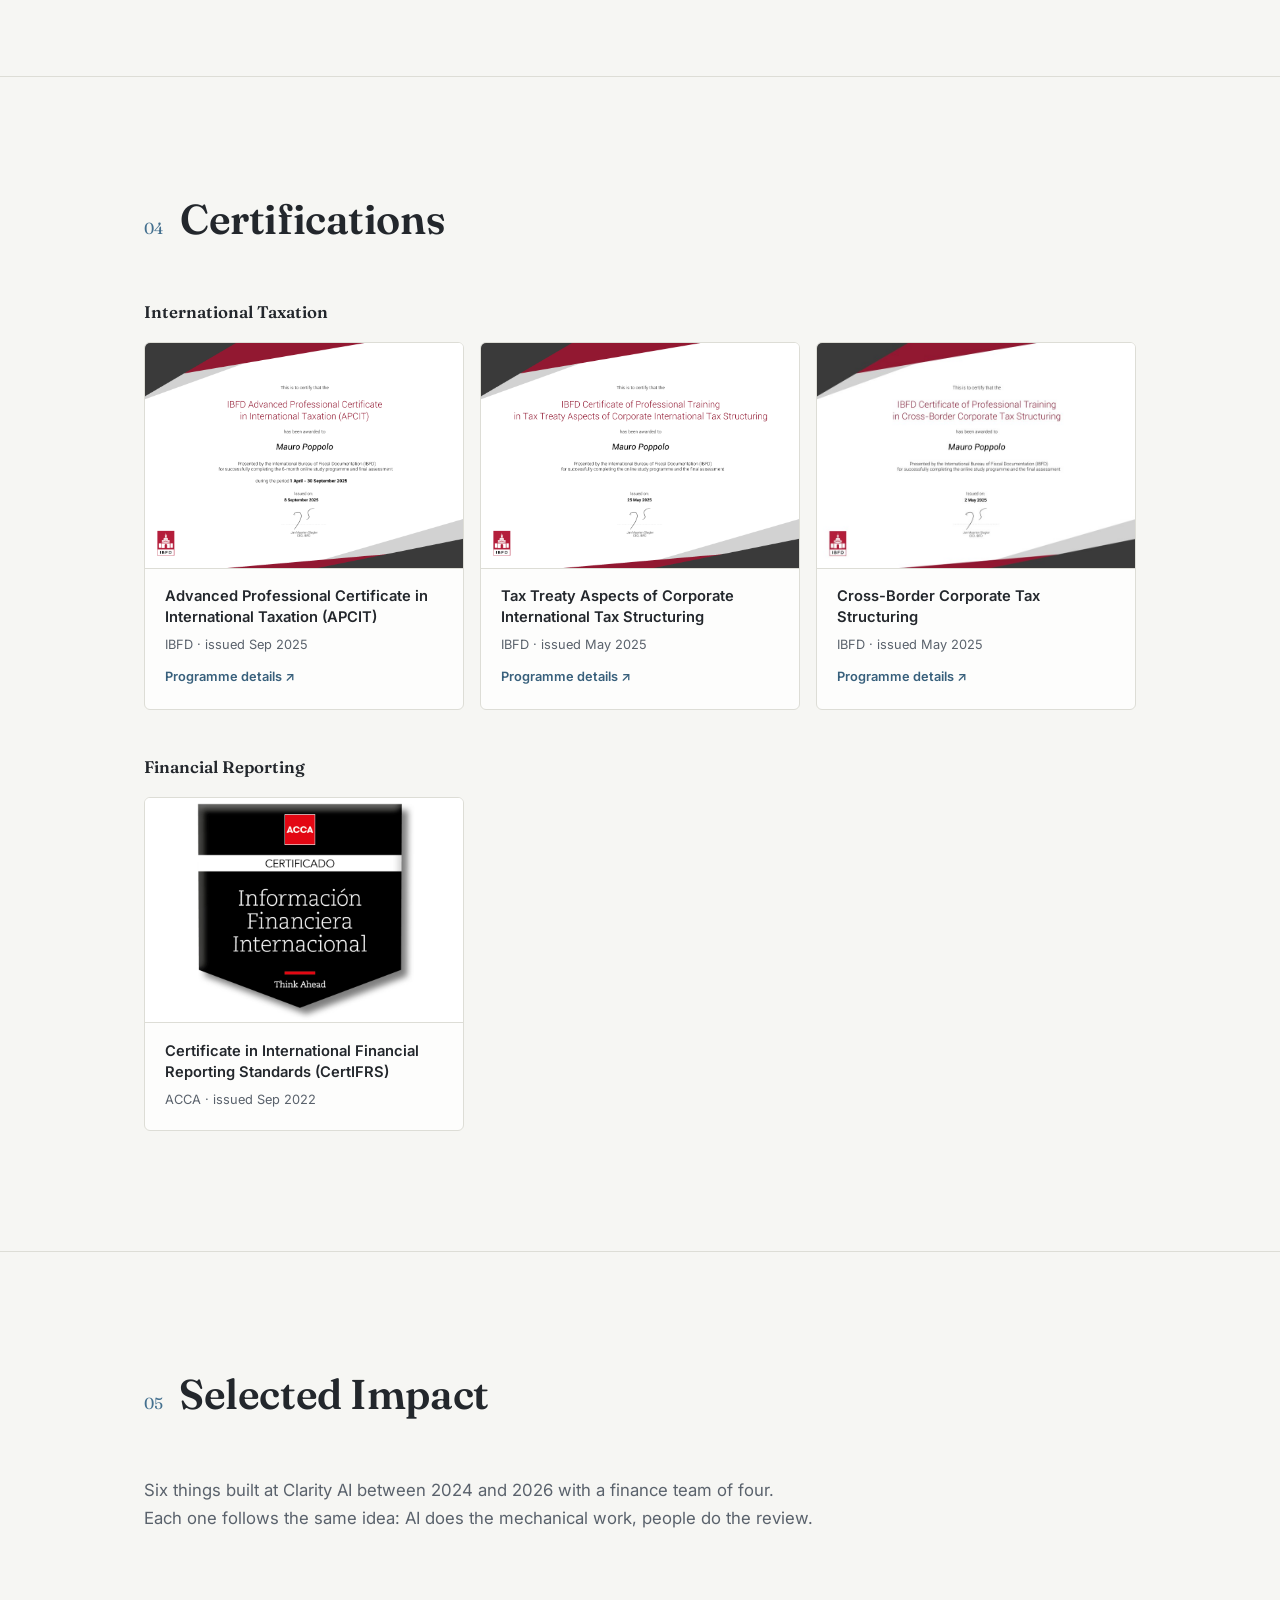
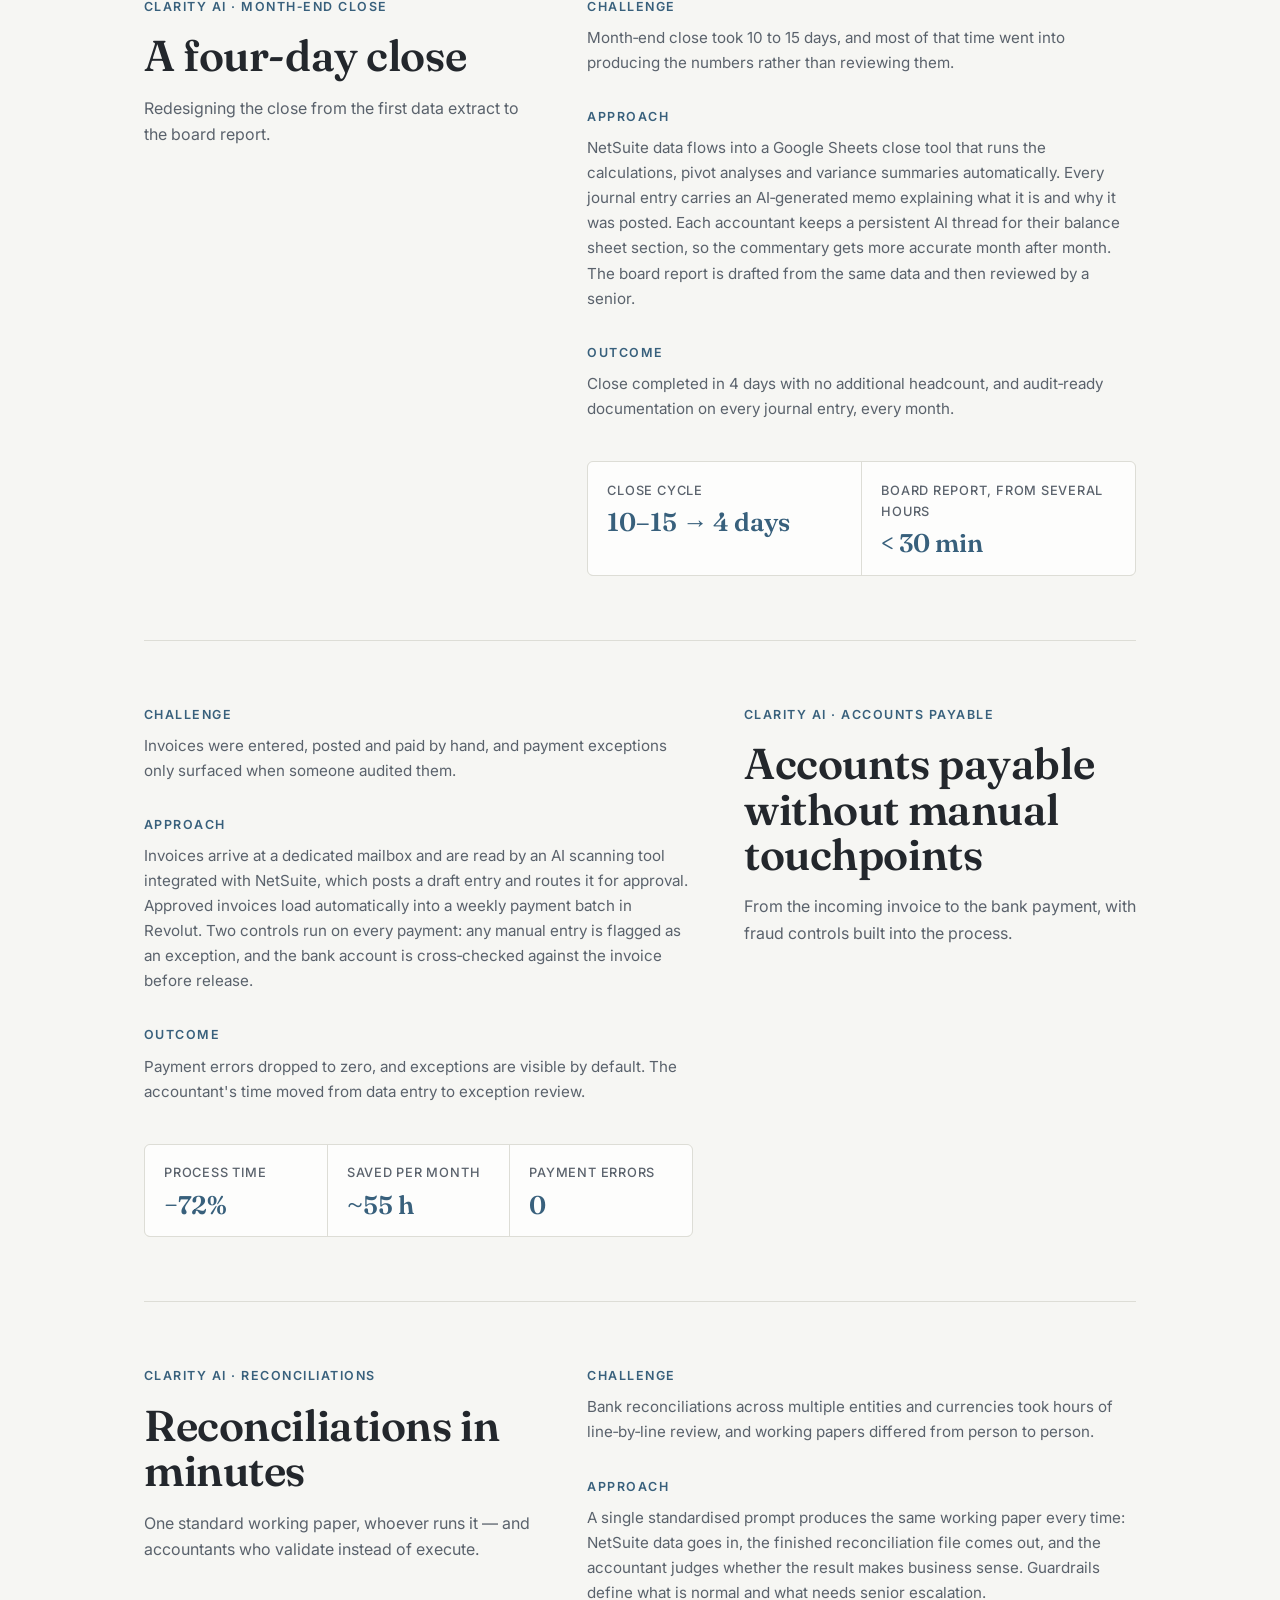
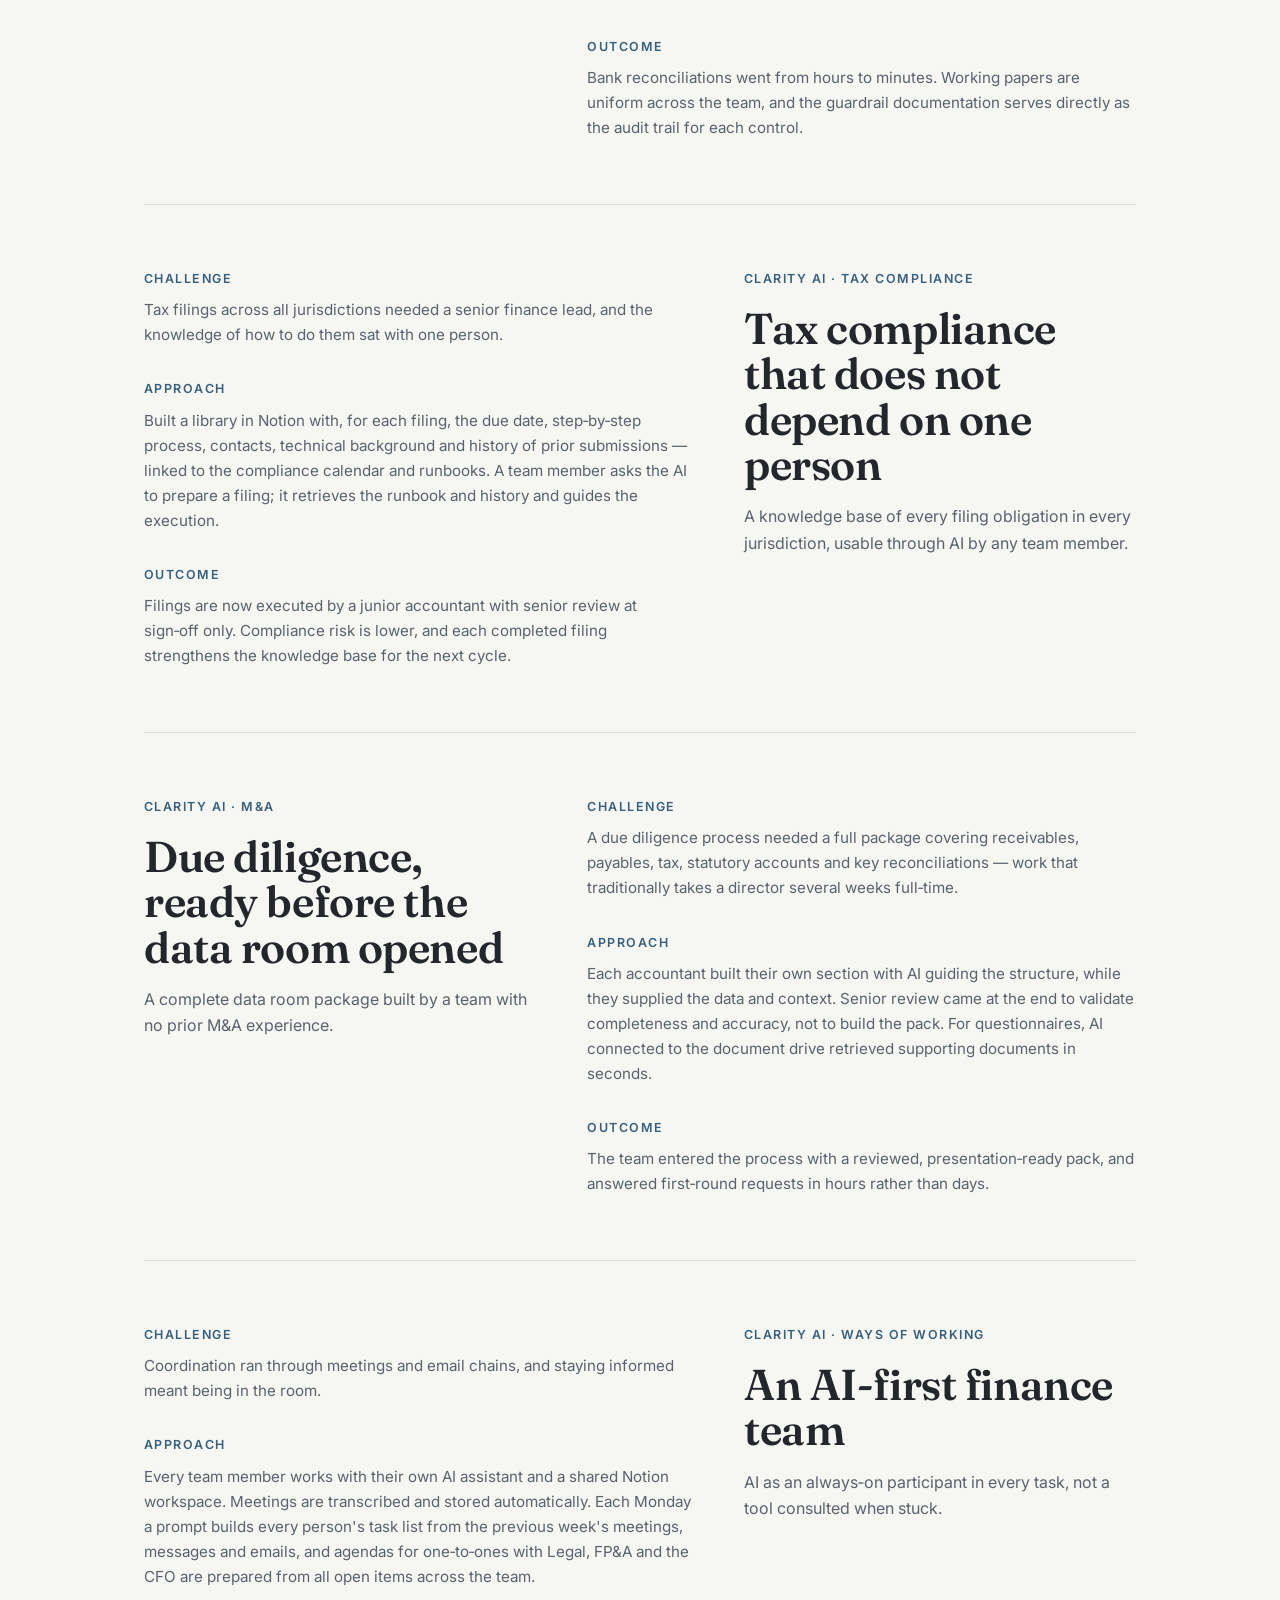
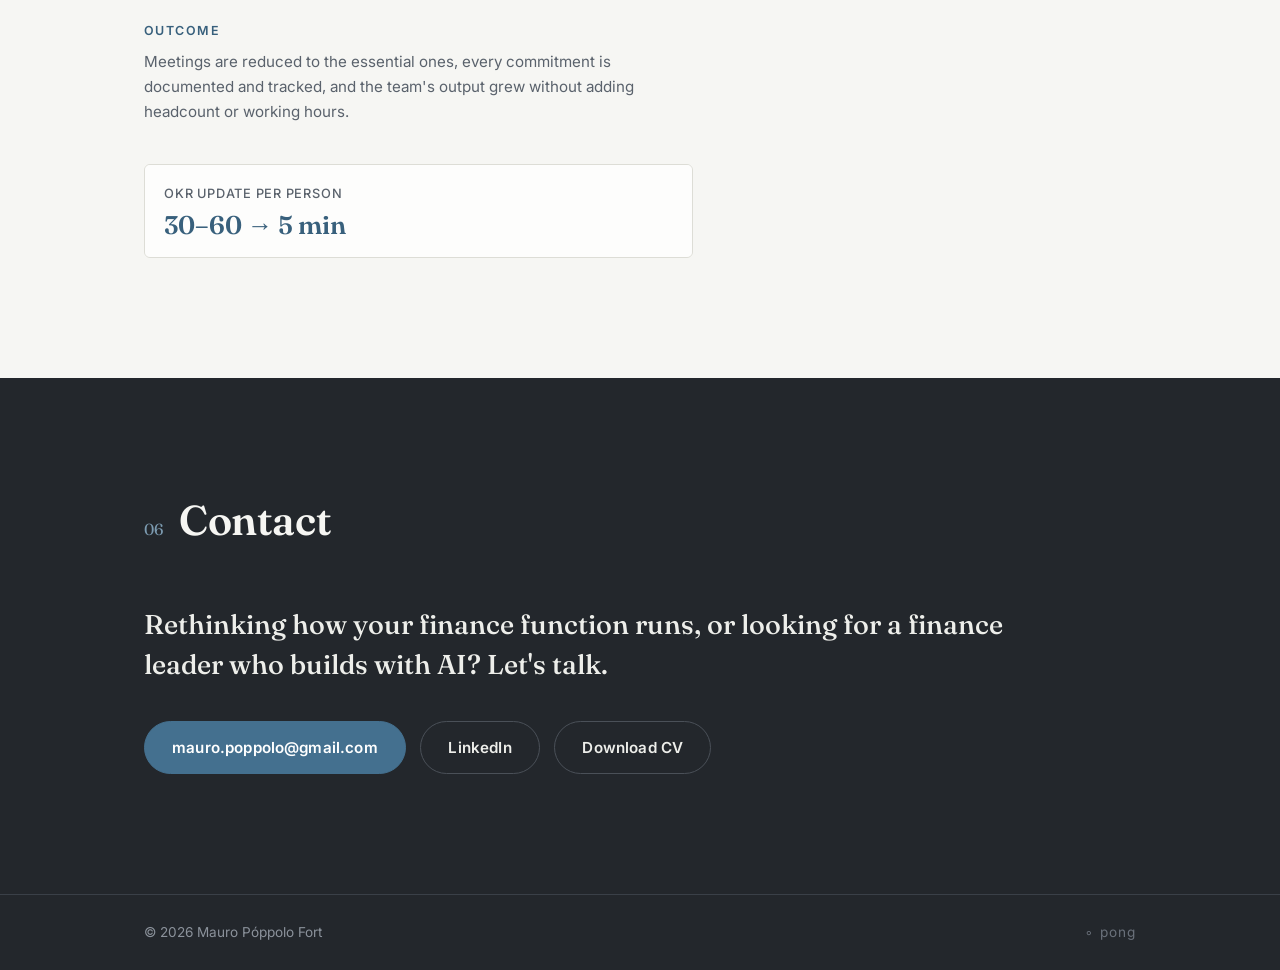
==== commit be807134: "Add files via upload Add savings stat, align roles and jurisdictions with LinkedIn" ====
--- a/index.html
+++ b/index.html
@@ -59,9 +59,9 @@
                  width="1600" height="640"></video>
         </div>
         <p class="hero__intro reveal" data-reveal-delay="2">
-          I run finance functions end to end — statutory accounting, tax, group
-          reporting and M&amp;A — and rebuild them around AI so they close faster
-          and need less manual work.
+          I build finance functions that scale — and increasingly, ones that run
+          on AI. Statutory accounting, consolidation, tax, transfer pricing and
+          M&amp;A across six jurisdictions, with a four&#8209;day month&#8209;end close.
         </p>
         <div class="hero__actions reveal" data-reveal-delay="3">
           <a class="button button--primary" href="#contact">Get in touch</a>
@@ -85,7 +85,7 @@
           <div class="about__text reveal">
             <p class="about__lede">
               Director of Finance with more than ten years across the CFO agenda:
-              statutory accounting, tax, controls, multi&#8209;entity reporting, M&amp;A,
+              statutory accounting, group consolidation, tax, controls, M&amp;A,
               and AI&#8209;native finance transformation.
             </p>
             <p>
@@ -150,8 +150,8 @@
                   Reports directly to the CFO and leads a finance team of four.
                   Owns the finance function across six jurisdictions in the US,
                   Europe and the Middle East, working async across time zones:
-                  statutory accounting, group tax compliance, audit coordination,
-                  intercompany processes and group reporting. Co&#8209;designed the
+                  statutory accounting, group consolidation and reporting, group tax
+                  compliance, audit coordination and intercompany processes. Co&#8209;designed the
                   group transfer pricing structure with PwC, led financial and tax
                   due diligence across two transactions and the finance integration
                   of both, and built an AI&#8209;native
--- a/css/styles.css
+++ b/css/styles.css
@@ -407,7 +407,7 @@
 
 .about__stats {
   display: grid;
-  grid-template-columns: repeat(3, 1fr);
+  grid-template-columns: repeat(4, 1fr);
   gap: 1px;
   background: var(--line);
   border: 1px solid var(--line);
@@ -443,6 +443,10 @@
   .about__grid { grid-template-columns: 1fr; }
   .about__portrait { position: static; order: -1; max-width: 22rem; }
   .about__stats { grid-template-columns: 1fr; }
+}
+
+@media (min-width: 48em) and (max-width: 64em) {
+  .about__stats { grid-template-columns: repeat(2, 1fr); }
 }
 
 /* ---------- Experience ---------- */
@@ -1074,3 +1078,5 @@
   .lightbox.is-closing,
   .lightbox.is-closing::backdrop { animation: none; }
 }
+
+.about__stats .stat dd { white-space: nowrap; }
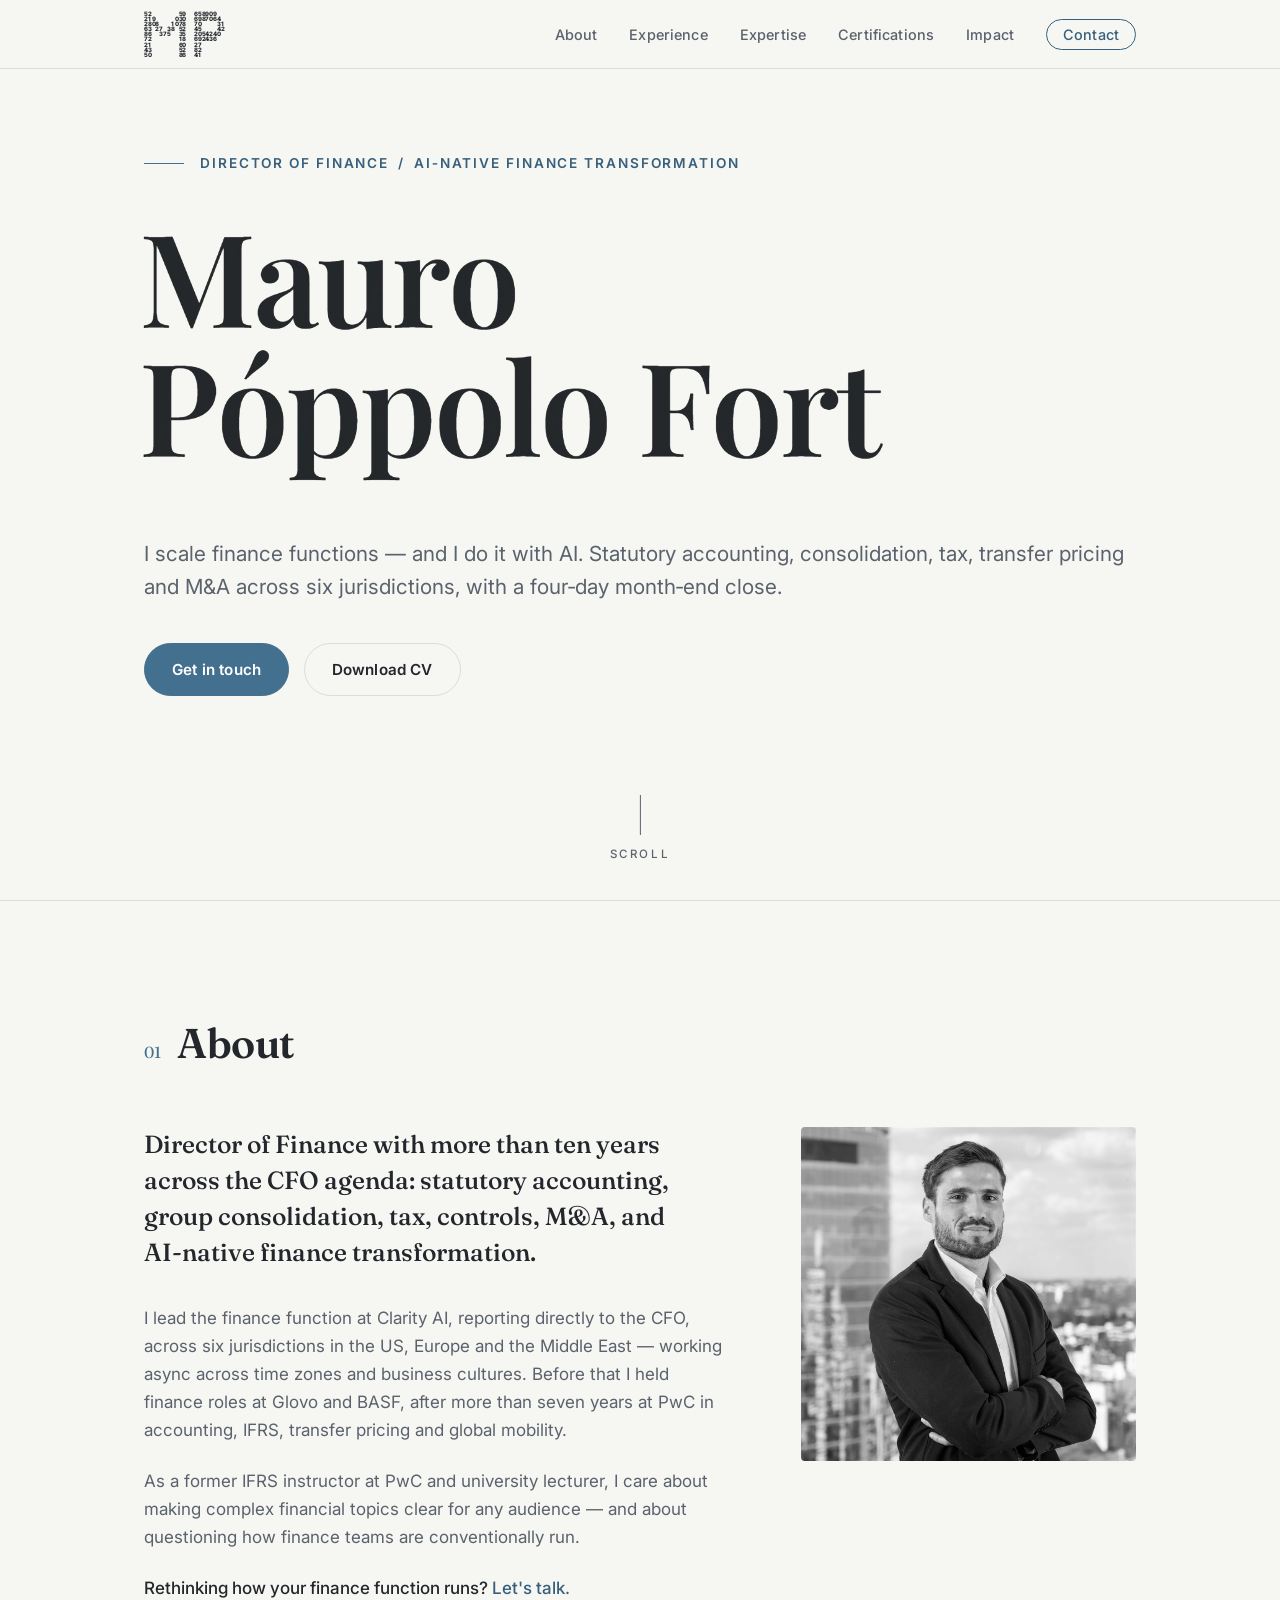
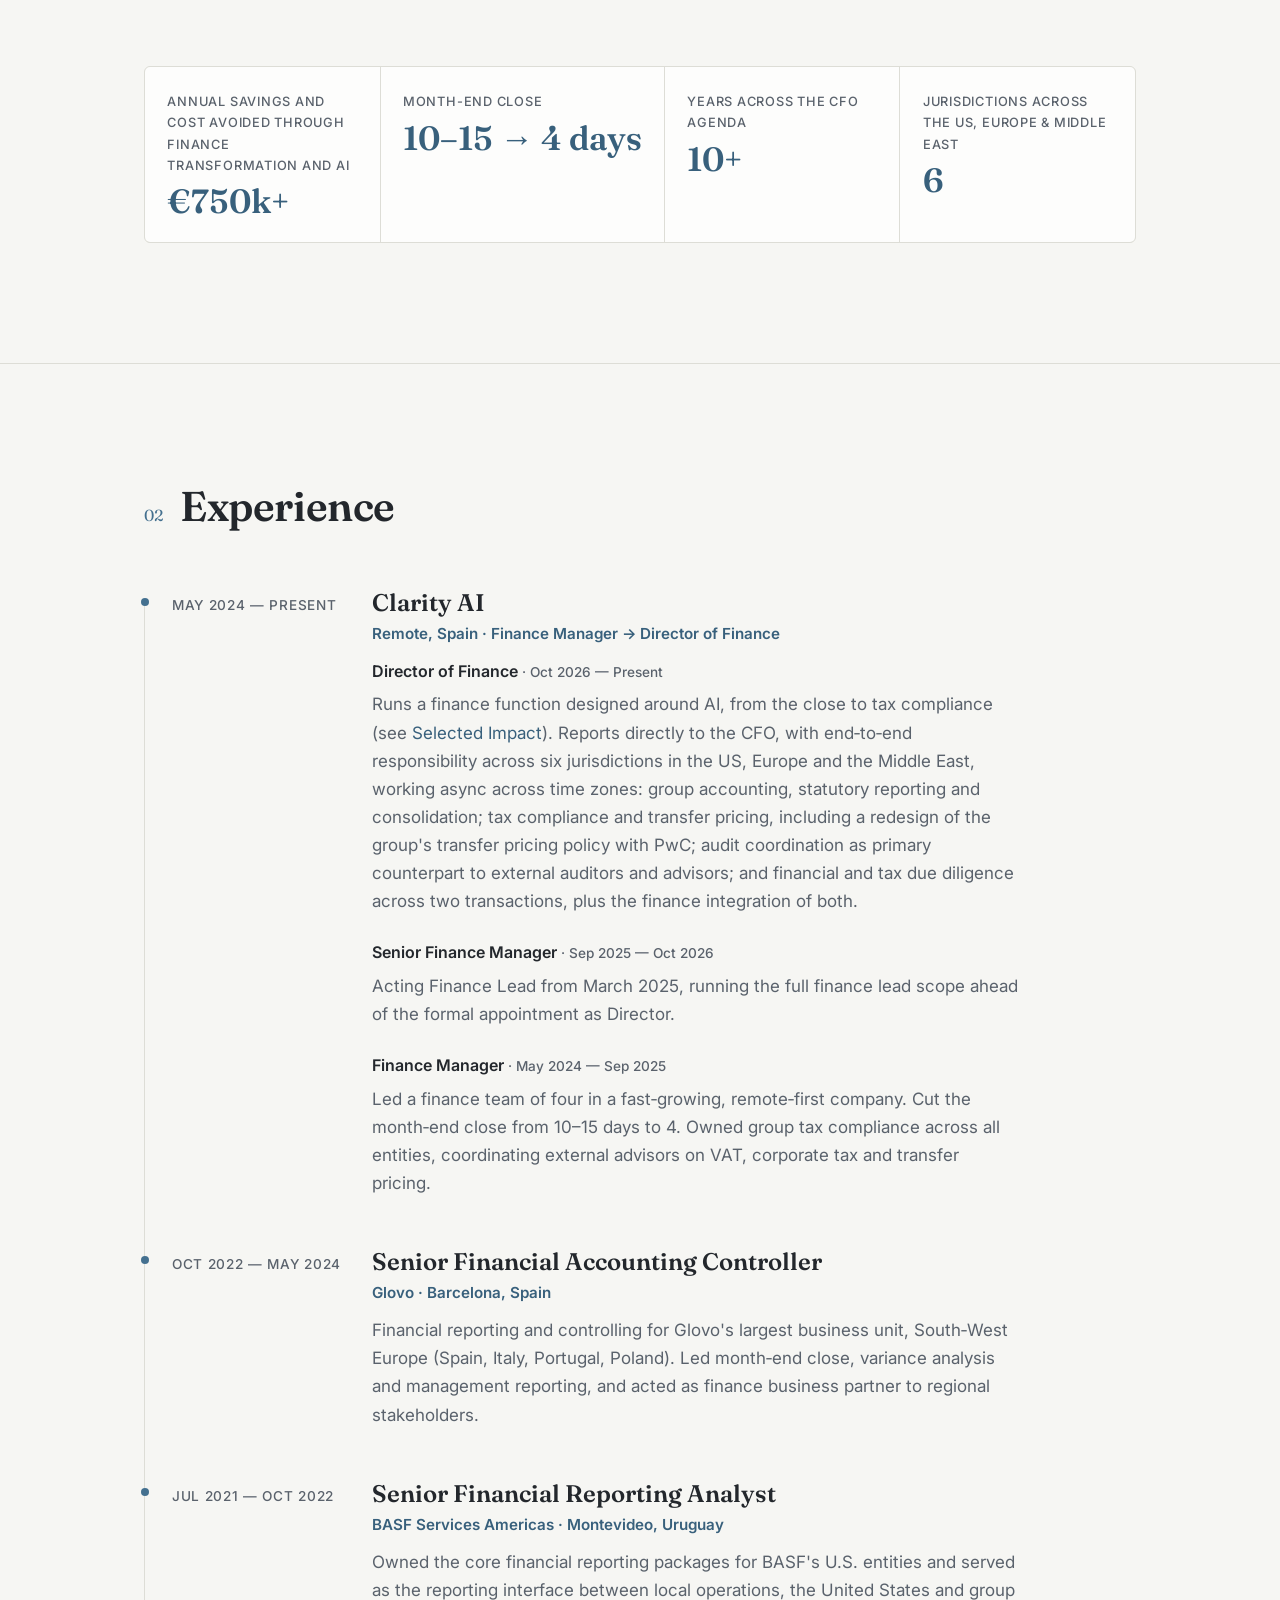
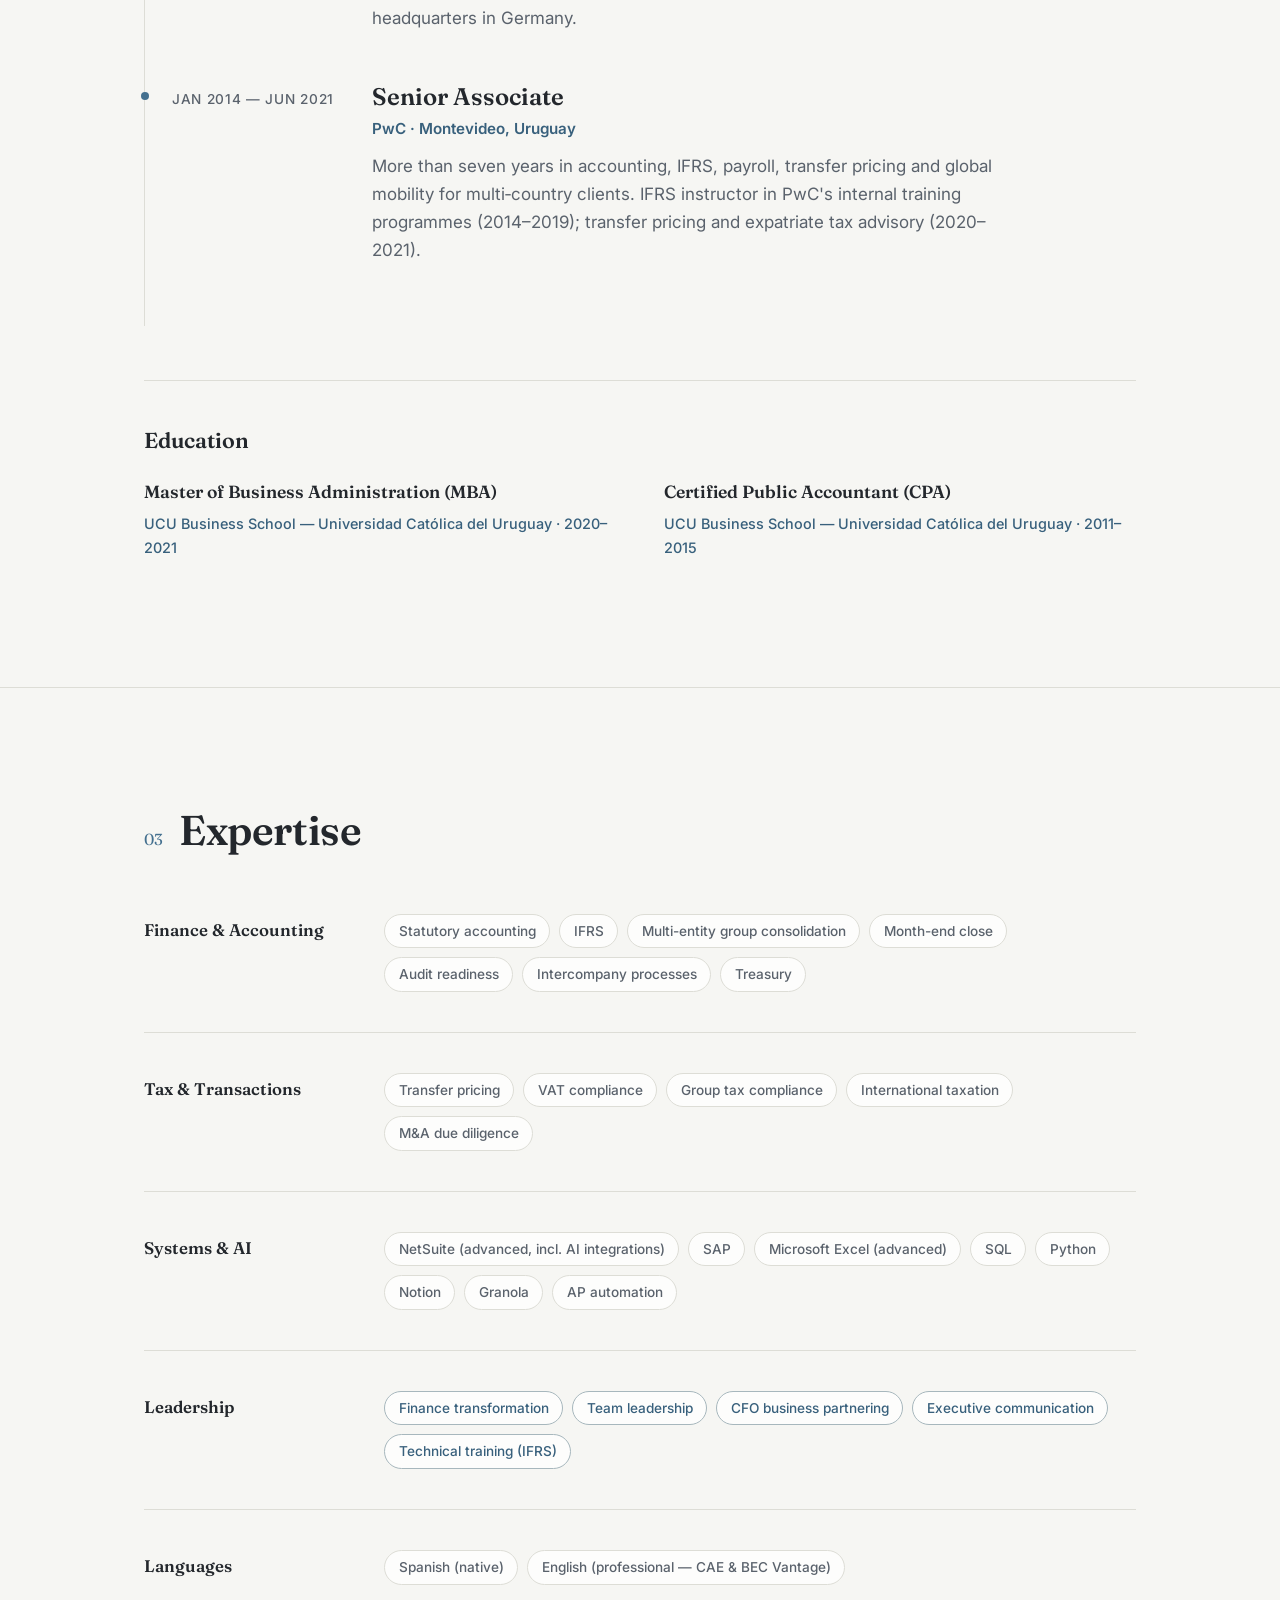
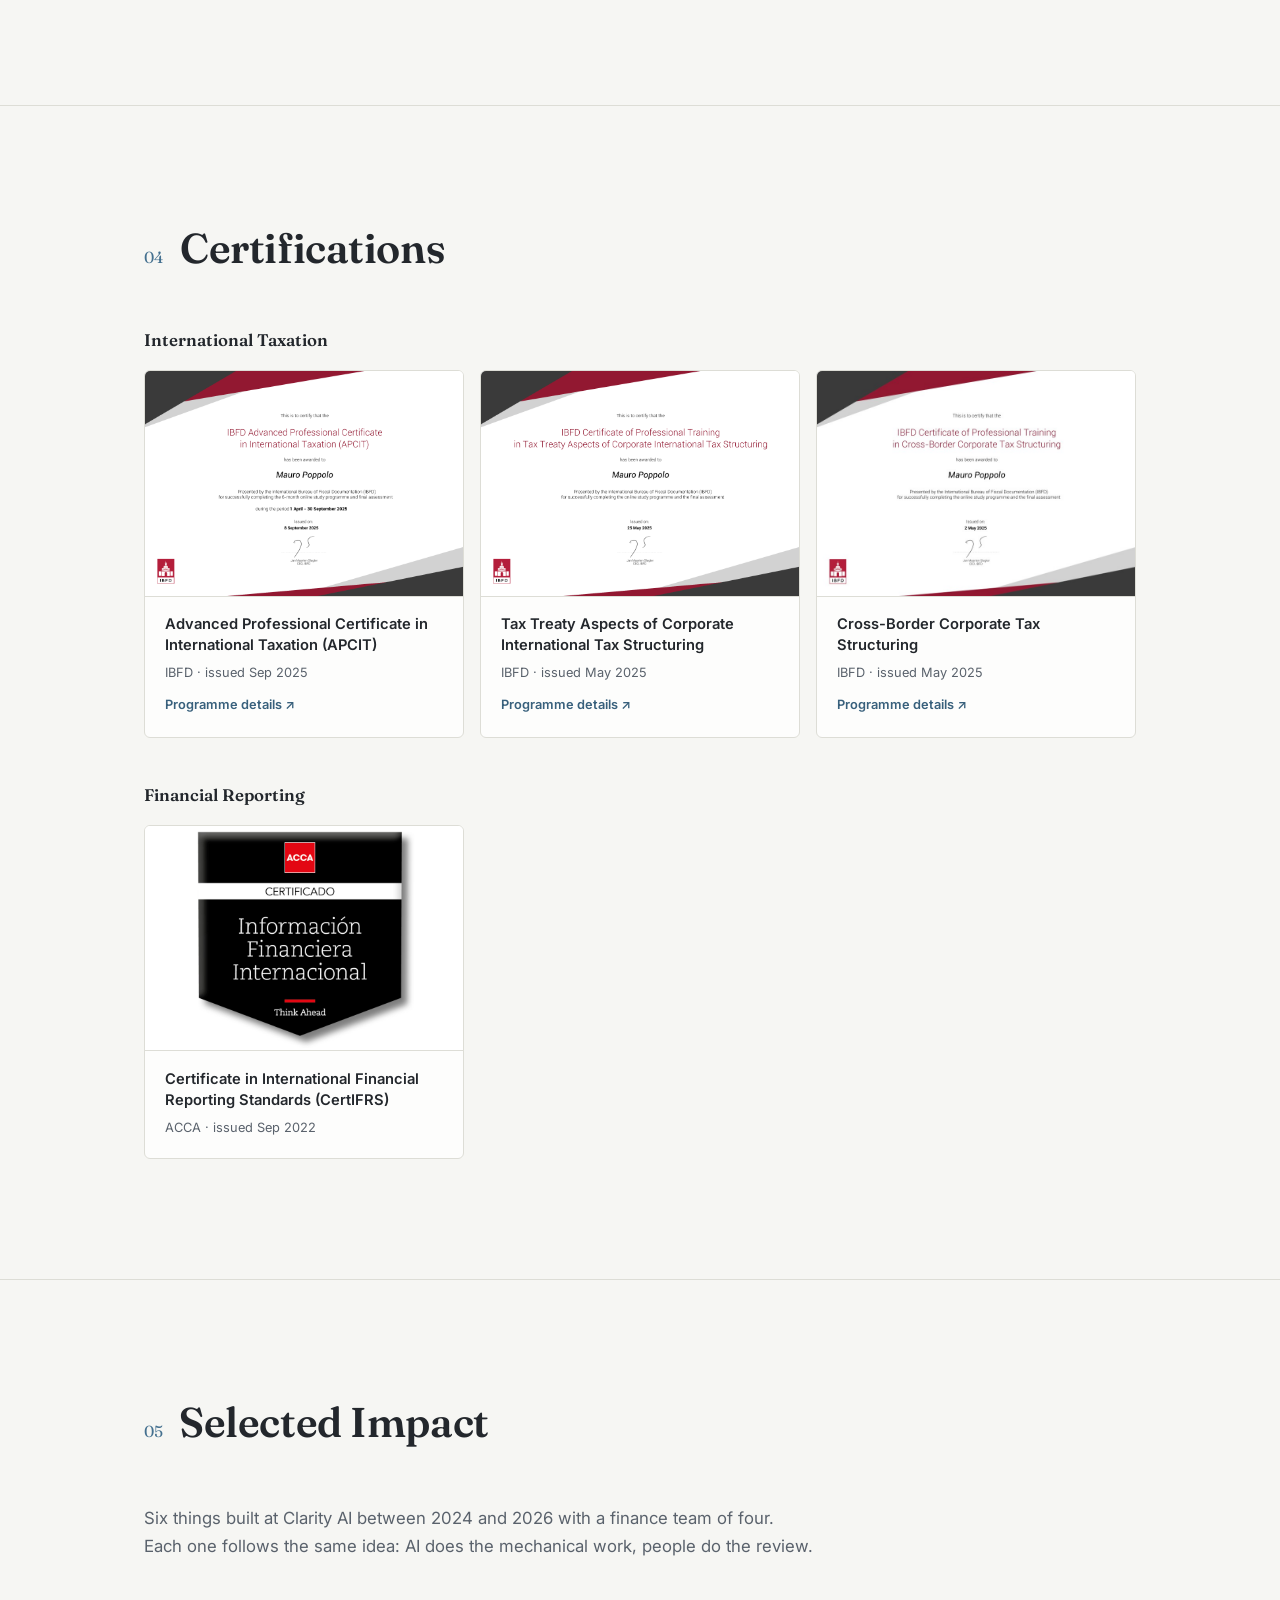
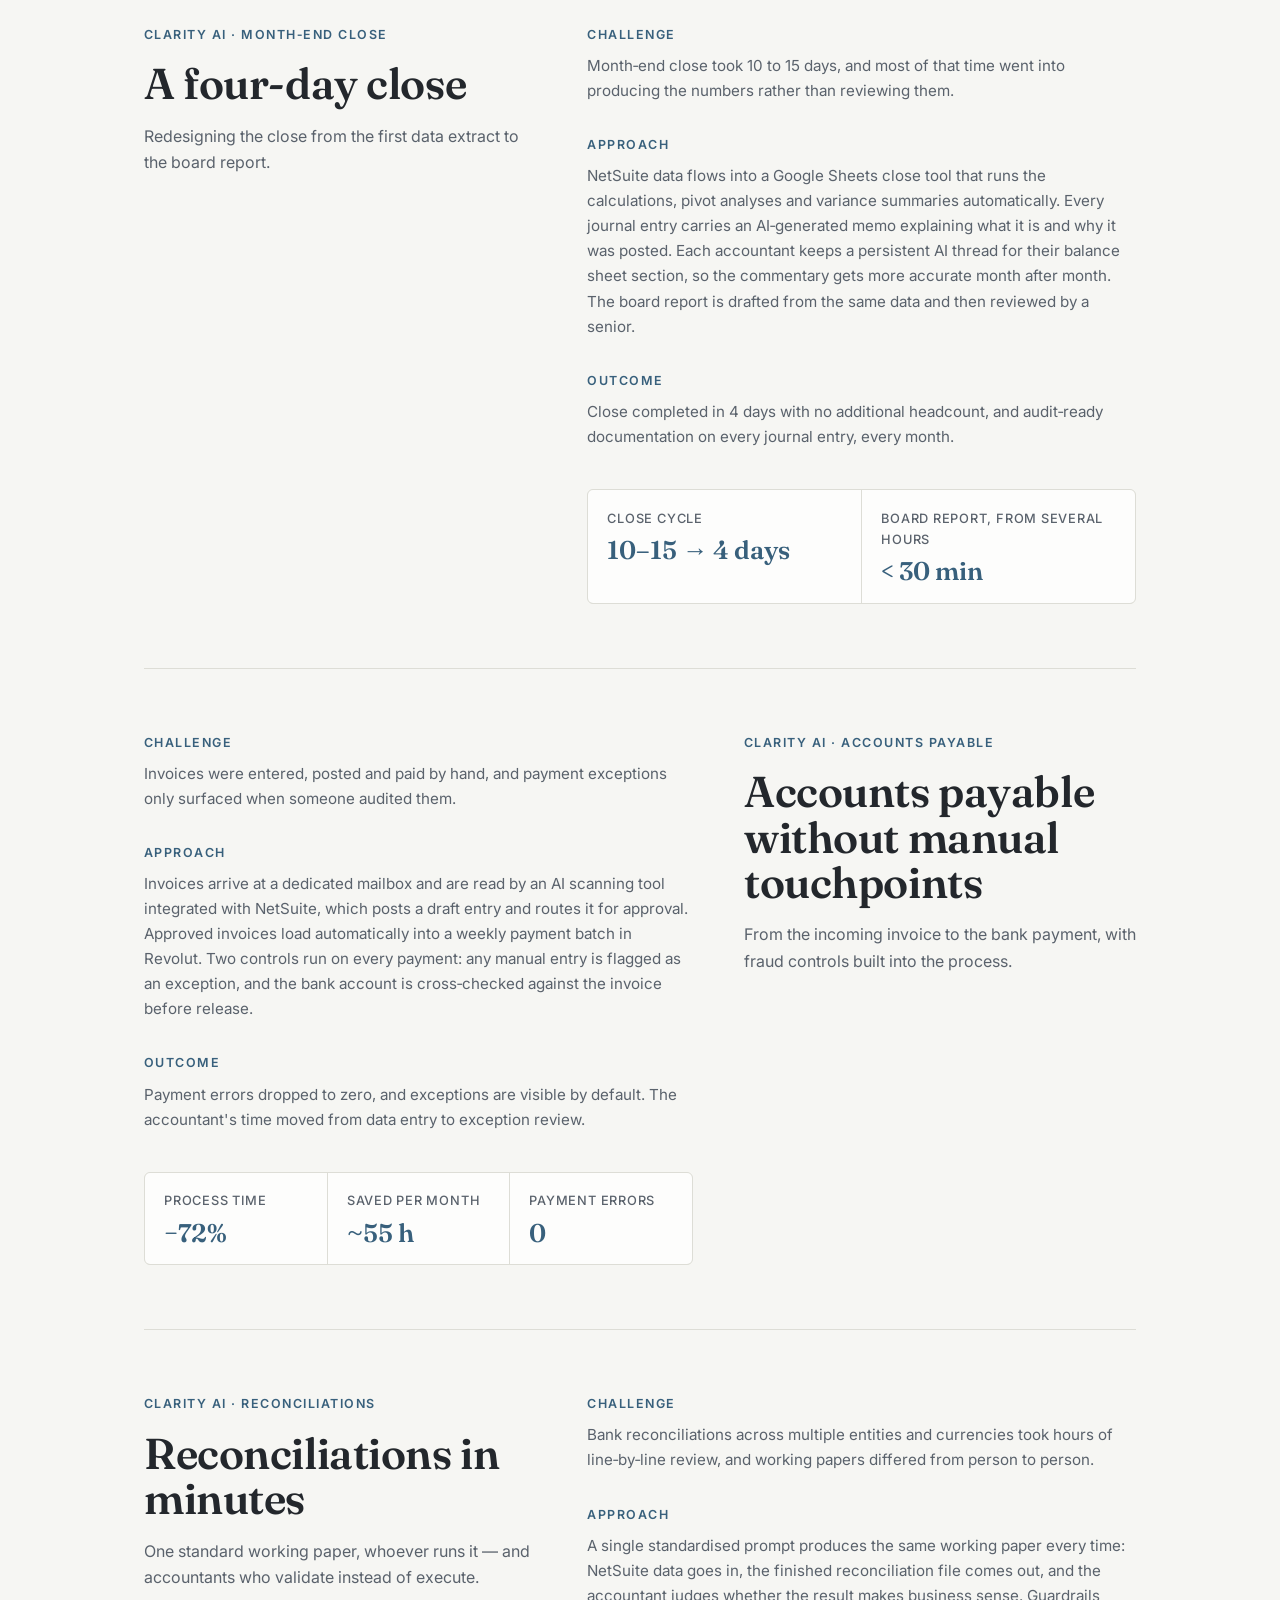
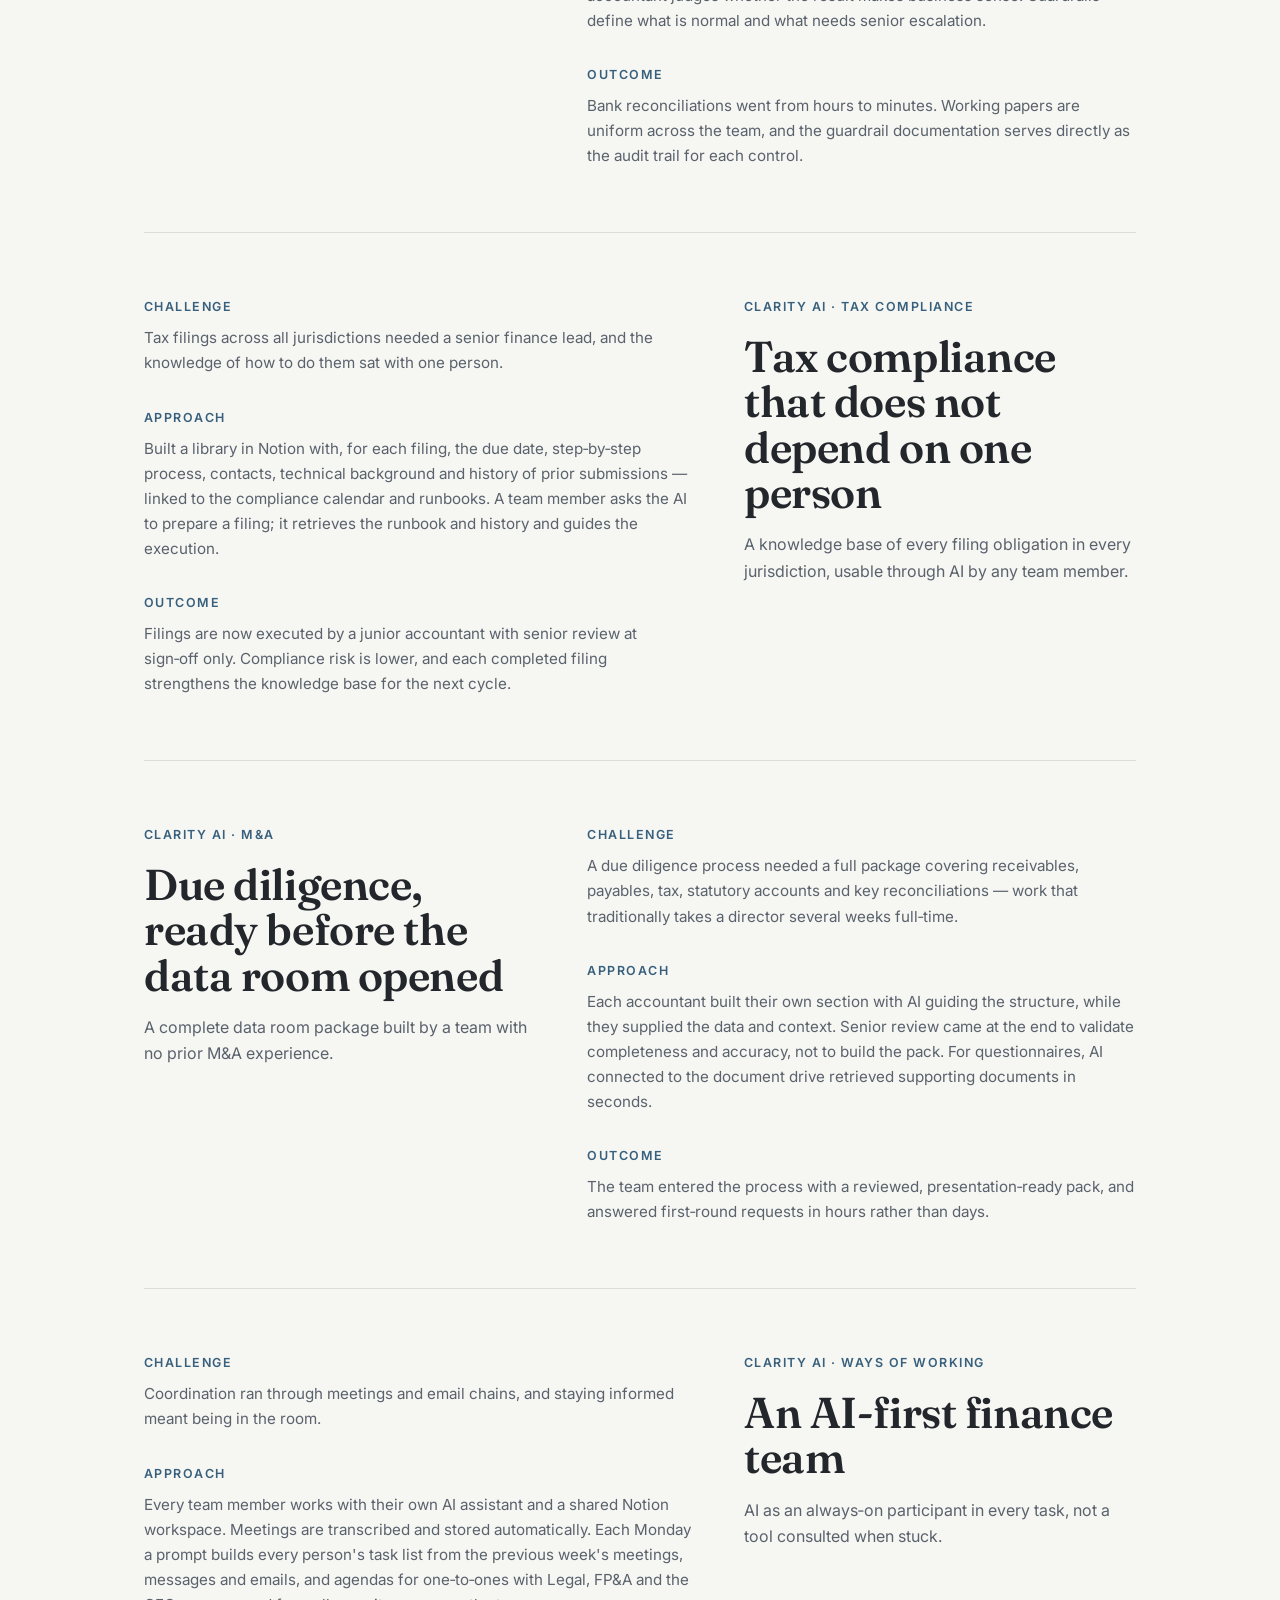
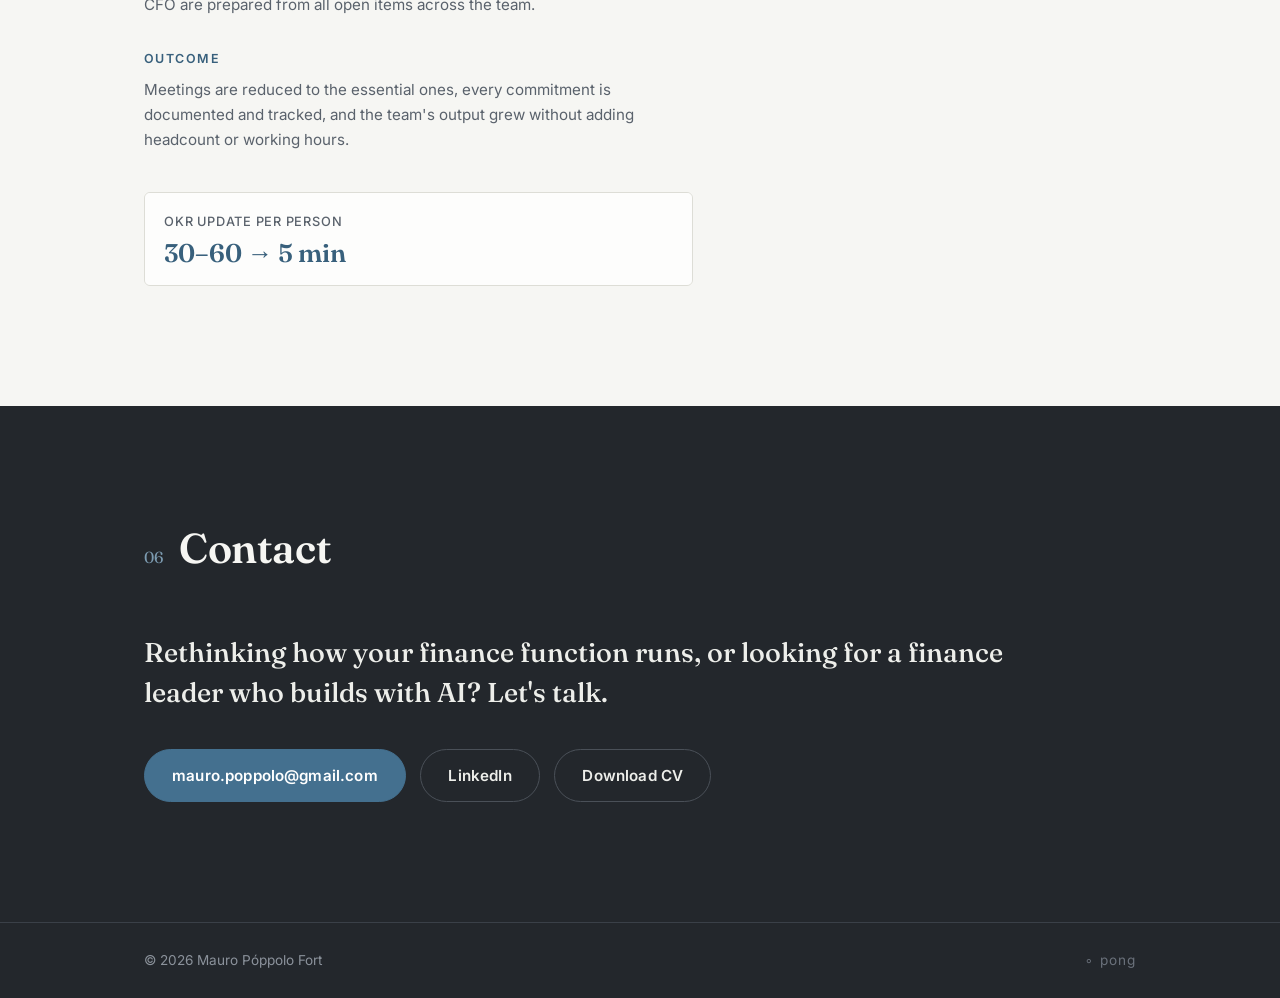
==== commit 386f4841: "Add files via upload" ====
--- a/index.html
+++ b/index.html
@@ -59,8 +59,7 @@
                  width="1600" height="640"></video>
         </div>
         <p class="hero__intro reveal" data-reveal-delay="2">
-          I build finance functions that scale — and increasingly, ones that run
-          on AI. Statutory accounting, consolidation, tax, transfer pricing and
+          I scale finance functions — and I do it with AI. Statutory accounting, consolidation, tax, transfer pricing and
           M&amp;A across six jurisdictions, with a four&#8209;day month&#8209;end close.
         </p>
         <div class="hero__actions reveal" data-reveal-delay="3">
@@ -147,15 +146,16 @@
               <div class="timeline__sub">
                 <h4>Director of Finance <span>· Oct 2026 — Present</span></h4>
                 <p class="timeline__desc">
-                  Reports directly to the CFO and leads a finance team of four.
-                  Owns the finance function across six jurisdictions in the US,
-                  Europe and the Middle East, working async across time zones:
-                  statutory accounting, group consolidation and reporting, group tax
-                  compliance, audit coordination and intercompany processes. Co&#8209;designed the
-                  group transfer pricing structure with PwC, led financial and tax
-                  due diligence across two transactions and the finance integration
-                  of both, and built an AI&#8209;native
-                  accounts payable stack on NetSuite.
+                  Runs a finance function designed around AI, from the close to tax
+                  compliance (see <a href="#impact">Selected Impact</a>). Reports directly to the
+                  CFO, with end&#8209;to&#8209;end responsibility across six
+                  jurisdictions in the US, Europe and the Middle East, working async
+                  across time zones: group accounting, statutory reporting and
+                  consolidation; tax compliance and transfer pricing, including a
+                  redesign of the group's transfer pricing policy with PwC; audit coordination as
+                  primary counterpart to external auditors and advisors; and
+                  financial and tax due diligence across two transactions, plus the
+                  finance integration of both.
                 </p>
               </div>
               <div class="timeline__sub">
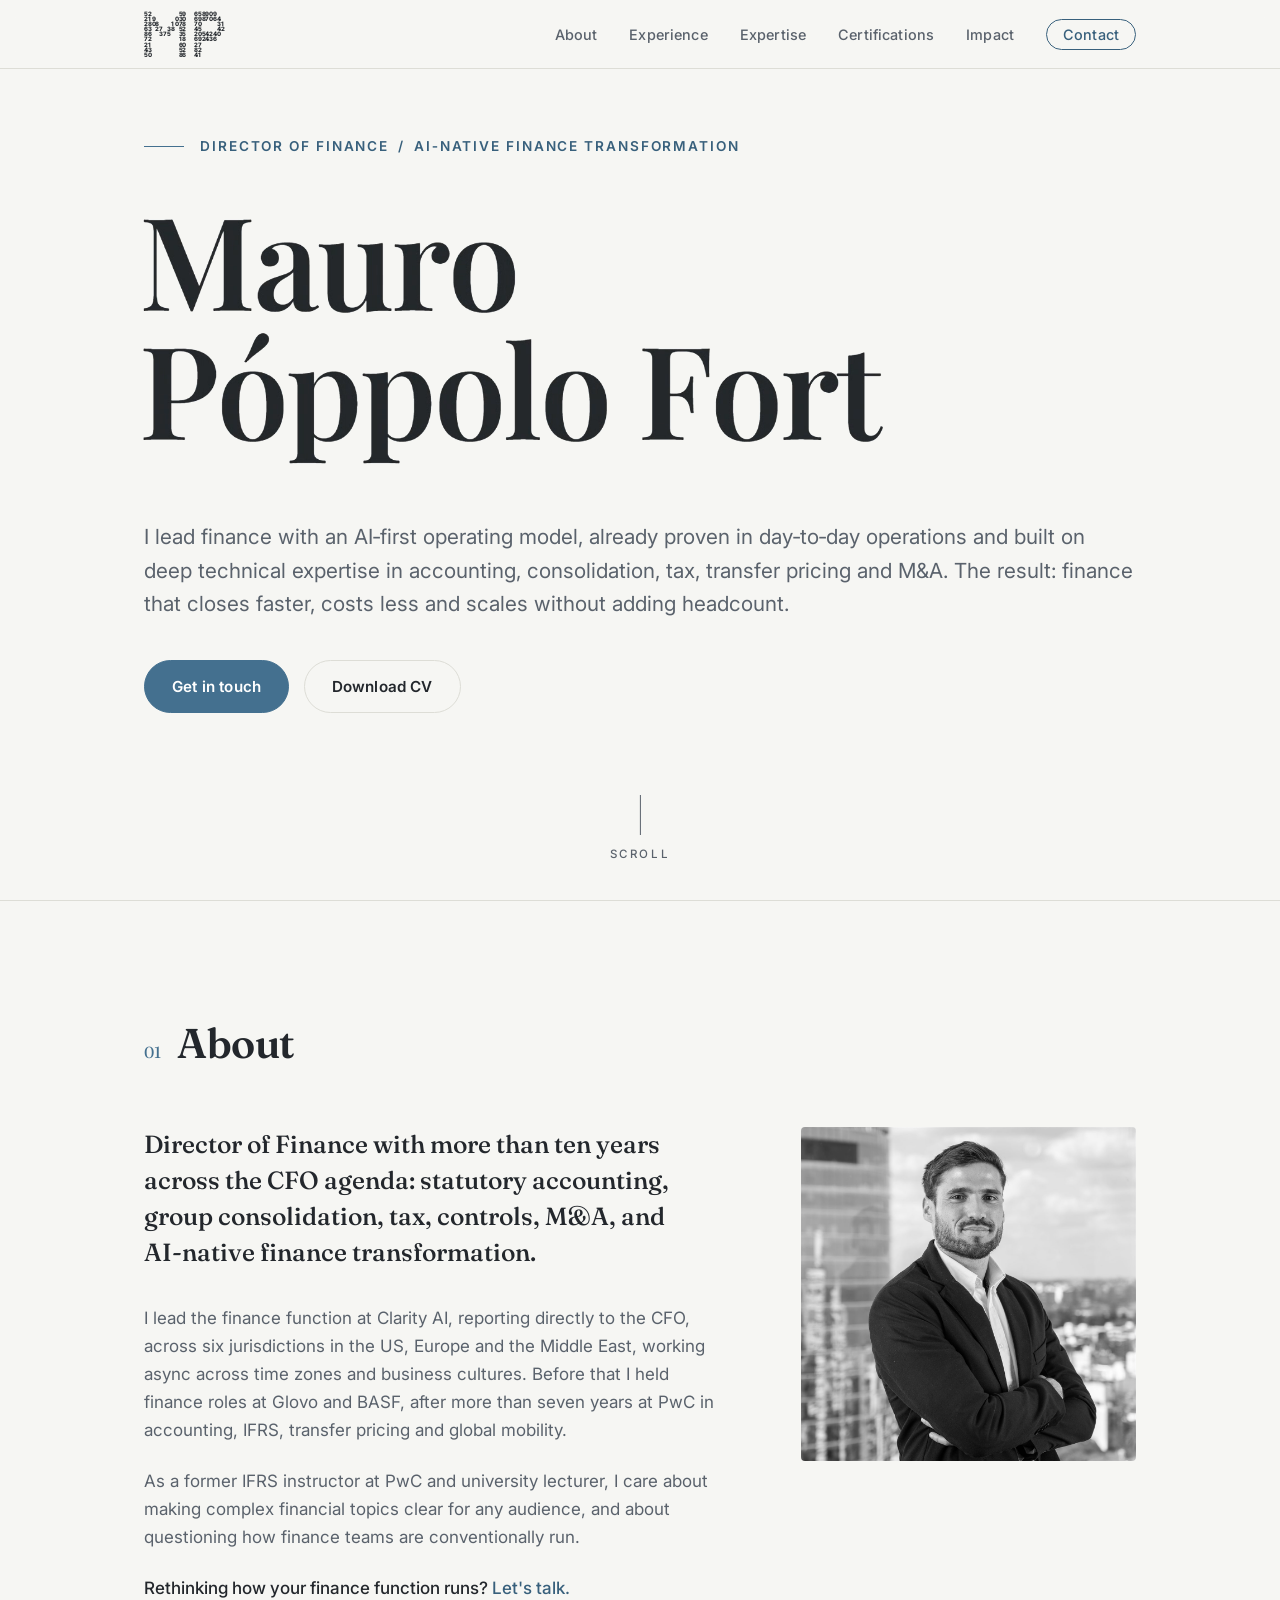
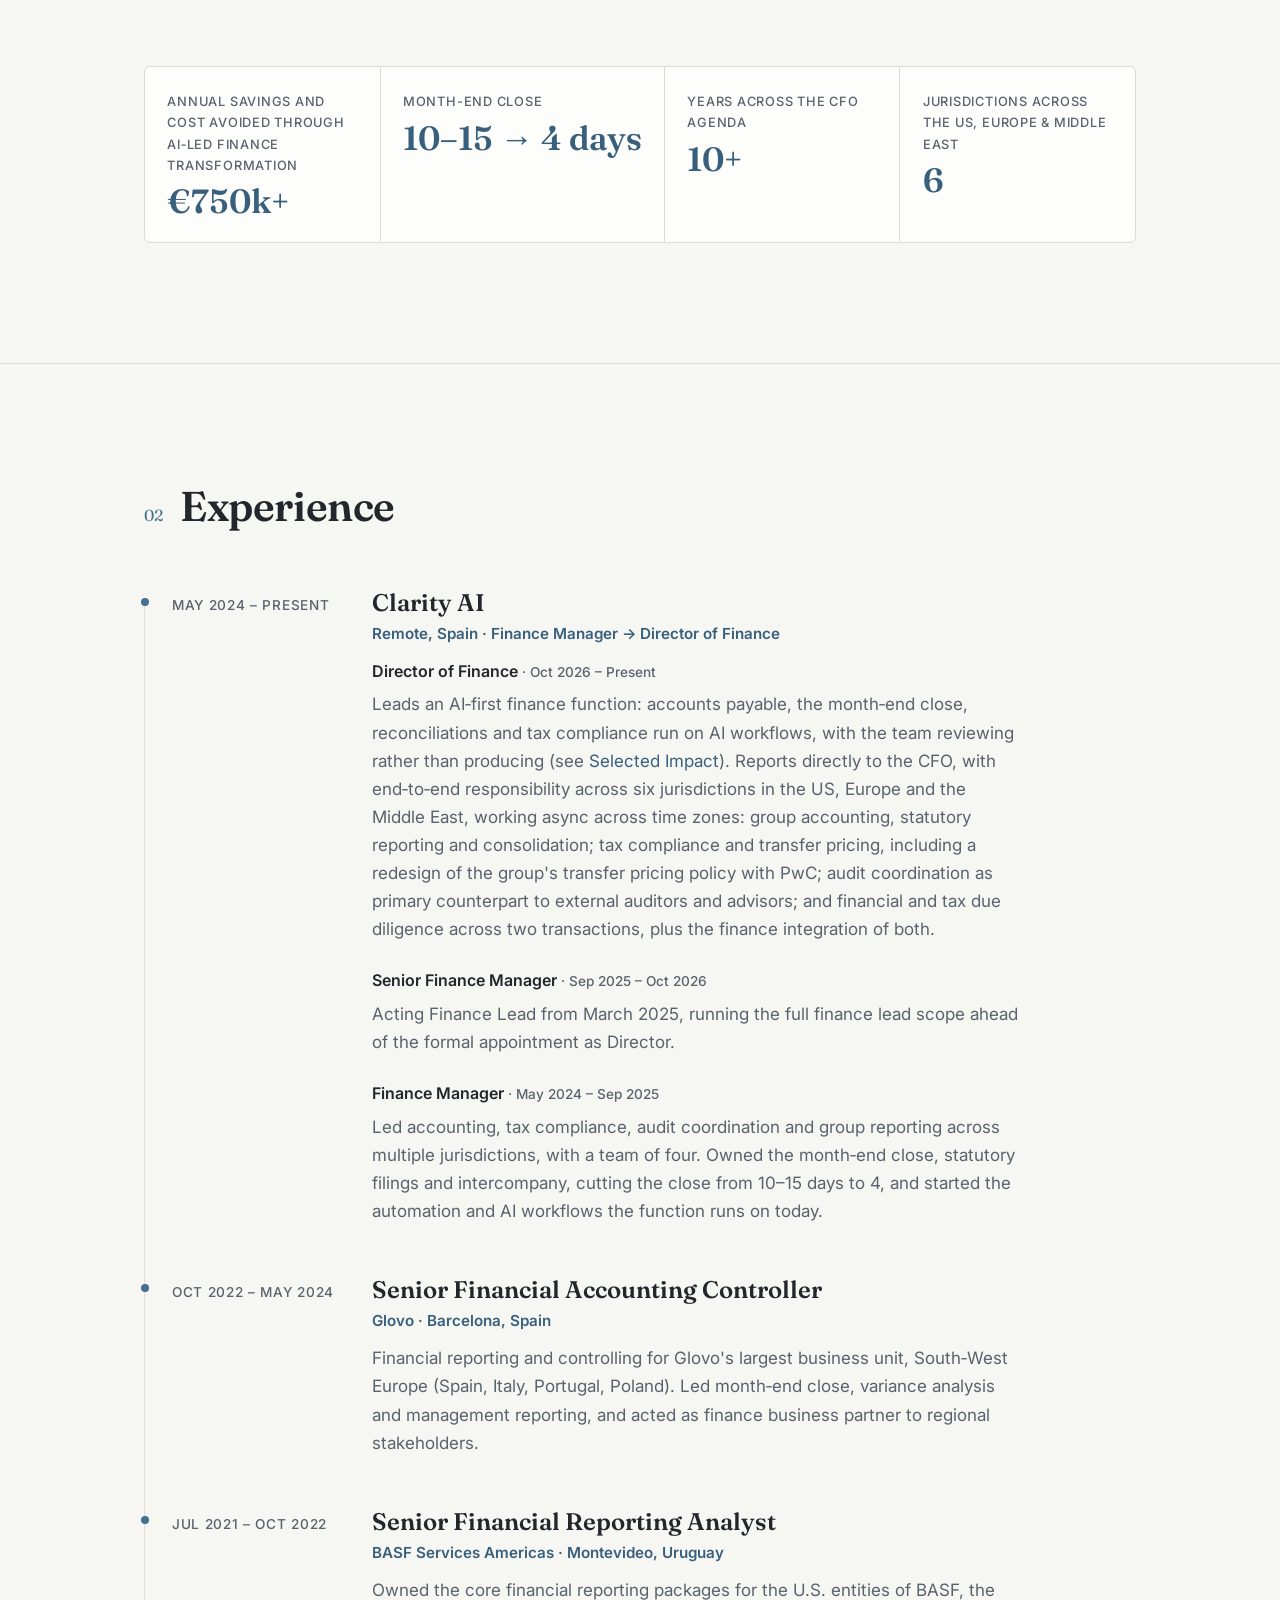
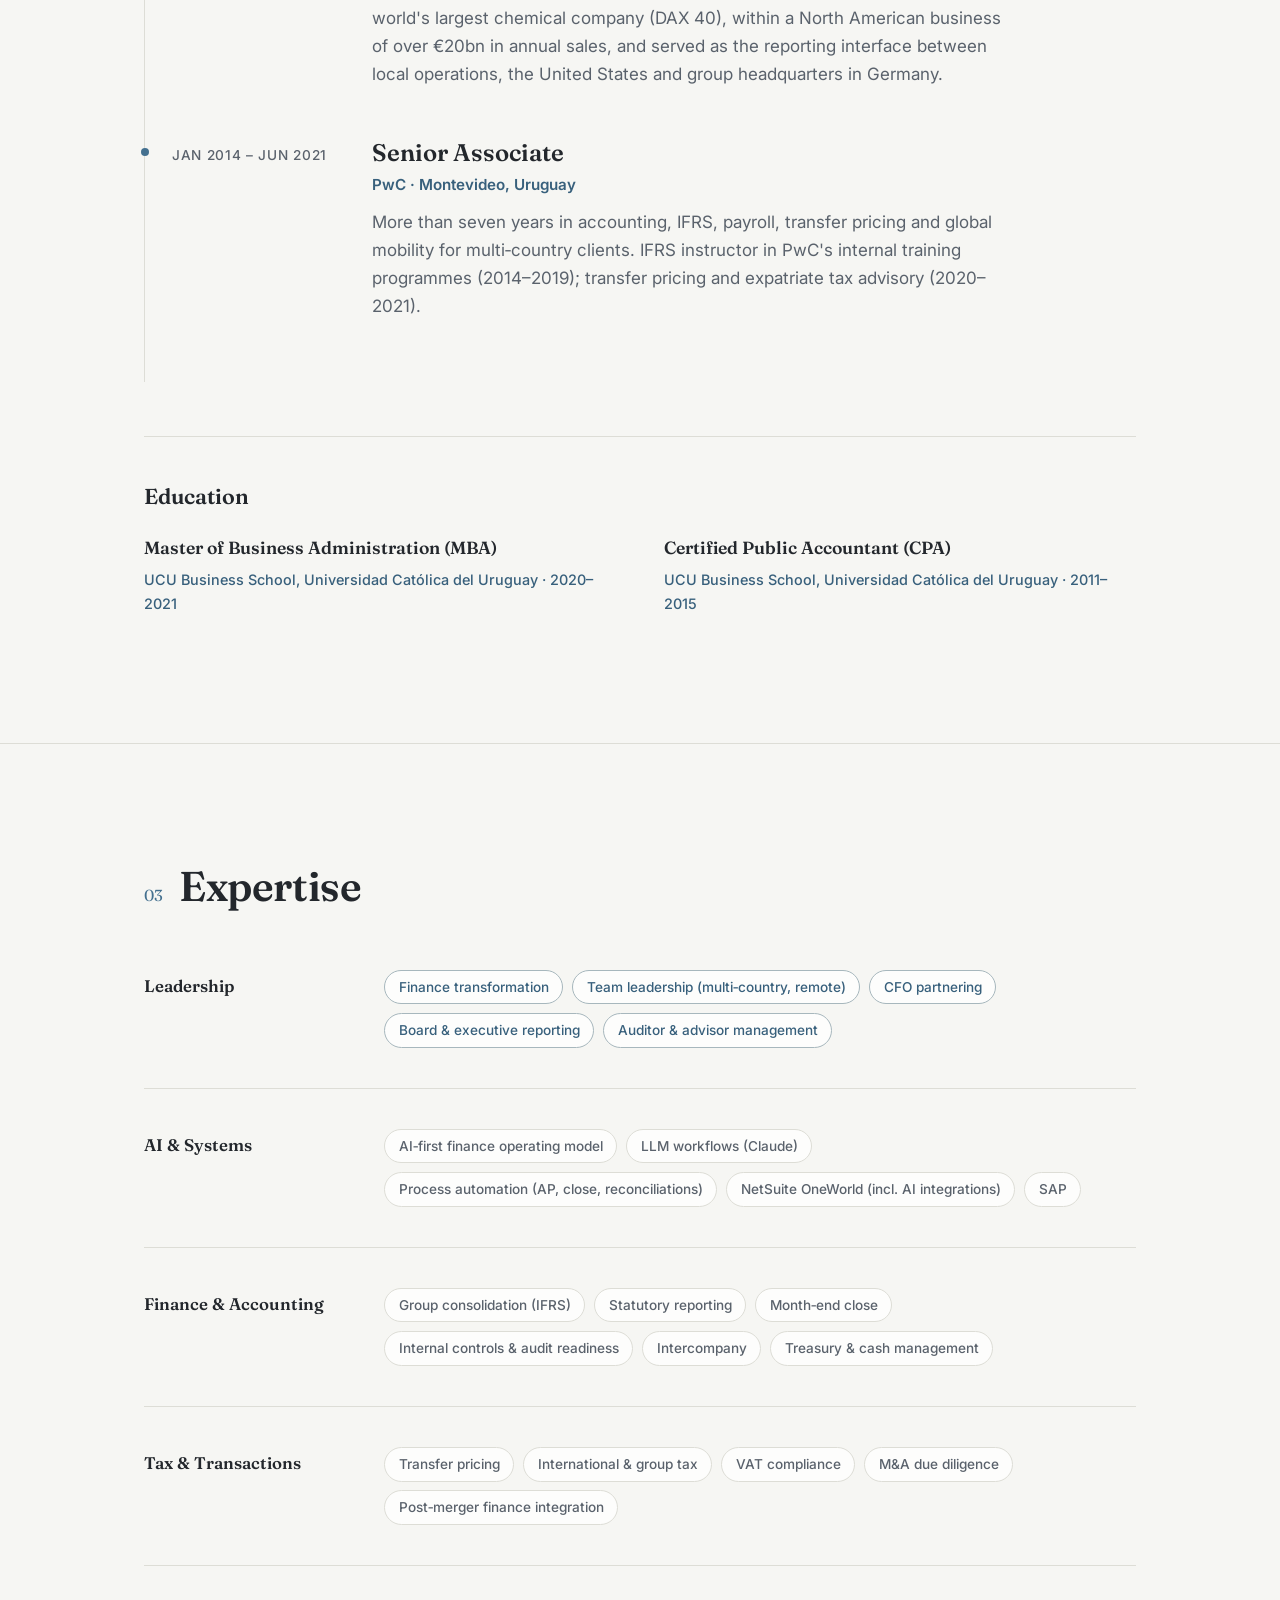
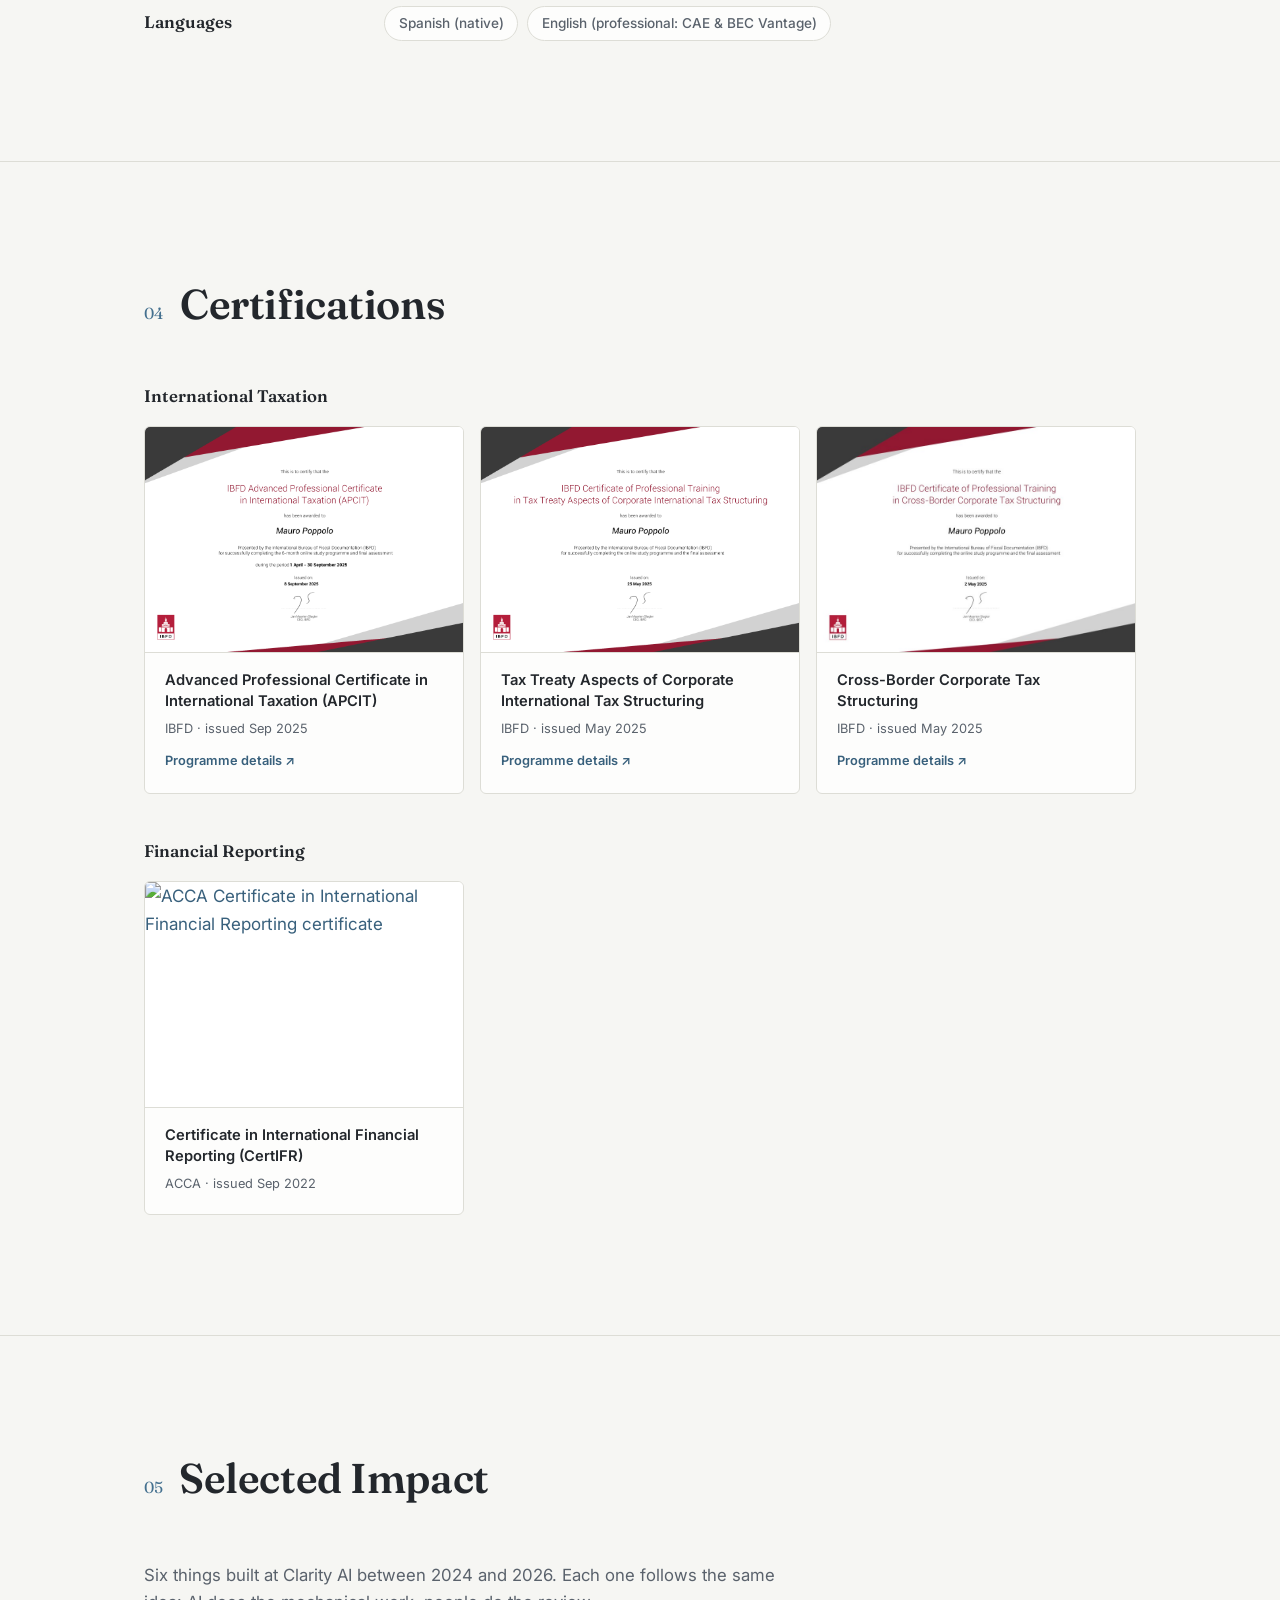
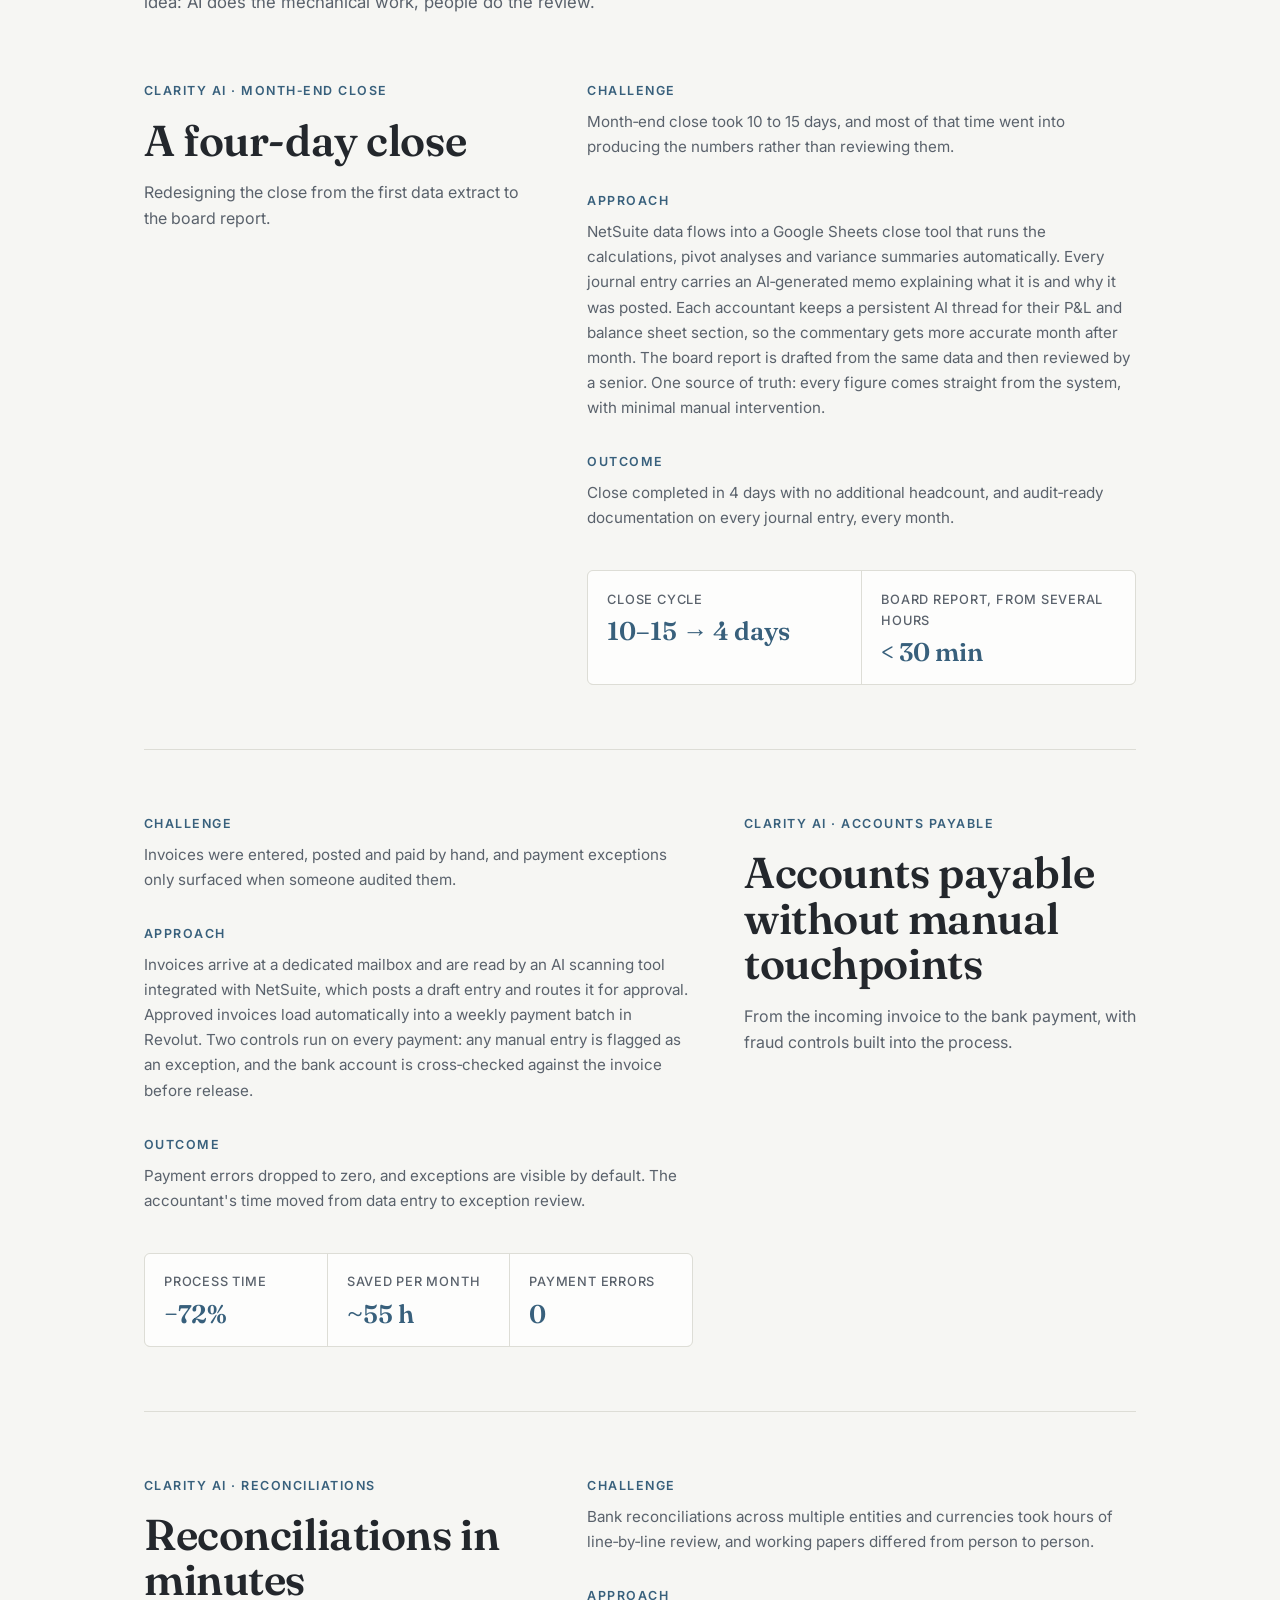
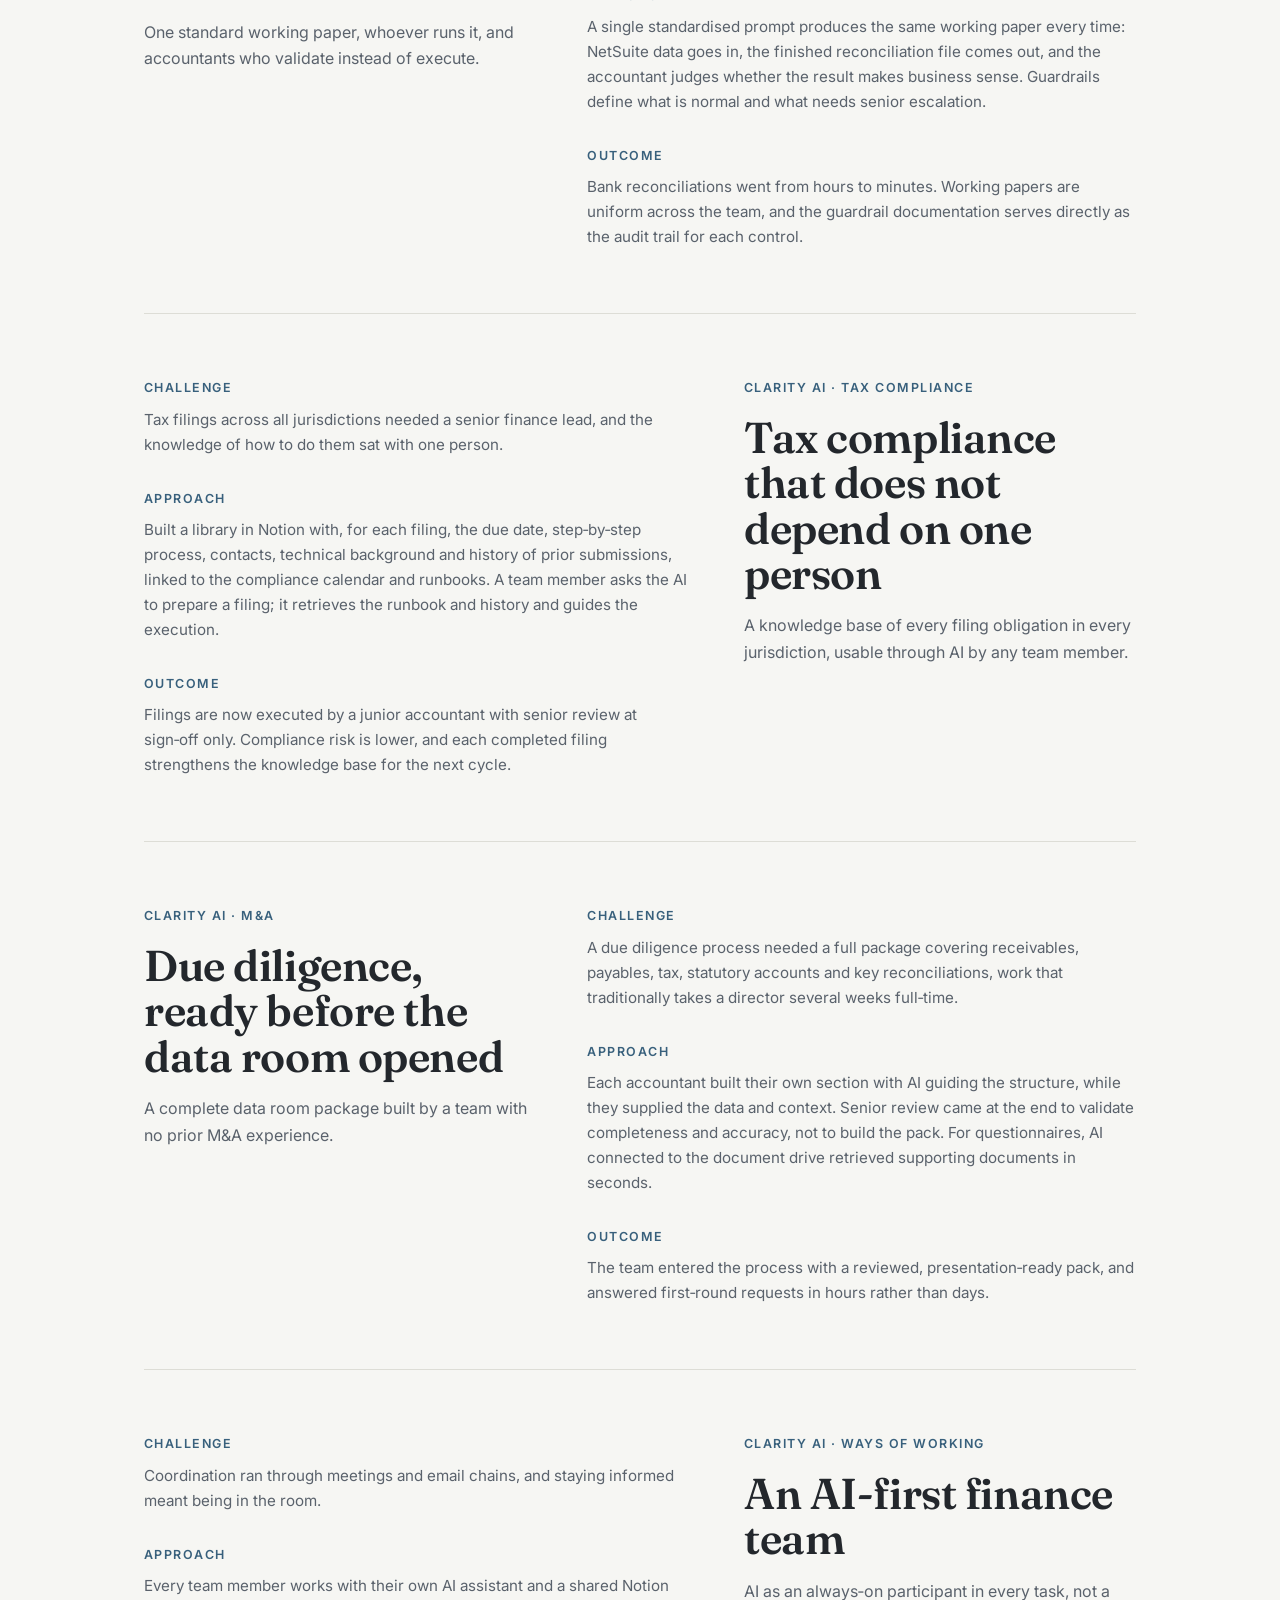
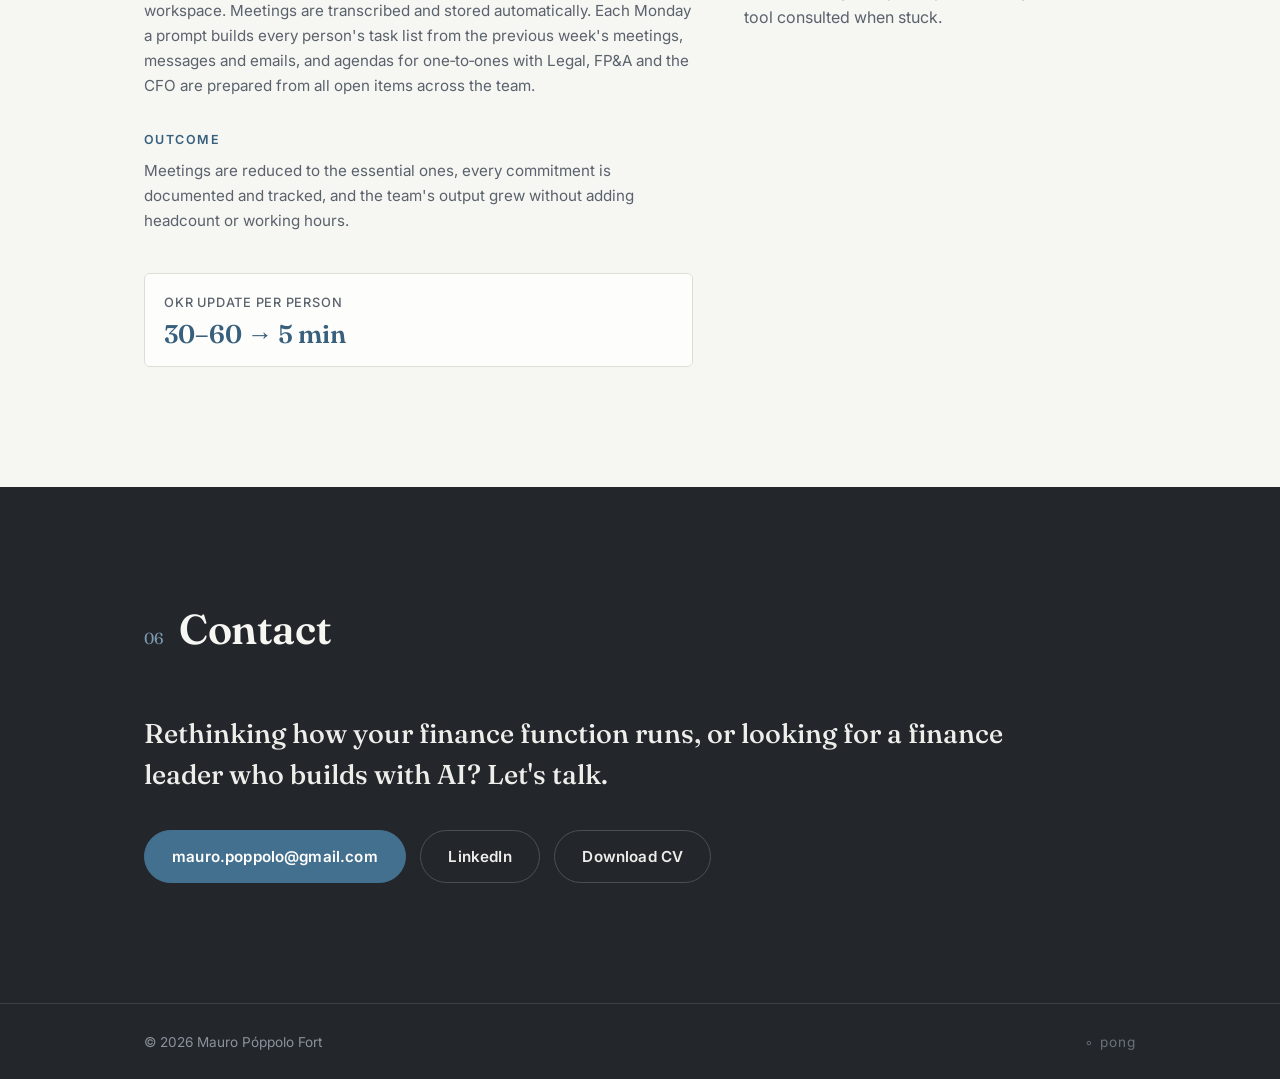
==== commit d597e10b: "Add files via upload" ====
--- a/index.html
+++ b/index.html
@@ -3,8 +3,8 @@
 <head>
   <meta charset="UTF-8">
   <meta name="viewport" content="width=device-width, initial-scale=1.0">
-  <title>Mauro Póppolo Fort — Director of Finance / AI-Native Finance Transformation</title>
-  <meta name="description" content="Mauro Póppolo Fort — senior finance leader across statutory accounting, tax, group reporting and M&A, leading AI-native finance transformation.">
+  <title>Mauro Póppolo Fort | Director of Finance</title>
+  <meta name="description" content="Mauro Póppolo Fort, Director of Finance. Accounting, consolidation, tax, transfer pricing and M&A, led with an AI-first operating model.">
   <link rel="icon" href="data:image/svg+xml,%3Csvg xmlns='http://www.w3.org/2000/svg' viewBox='0 0 64 64'%3E%3Crect width='64' height='64' rx='10' fill='%2323272C'/%3E%3Ctext x='32' y='42' font-family='Georgia,serif' font-size='26' font-weight='600' text-anchor='middle' fill='%23F6F6F3'%3EMP%3C/text%3E%3C/svg%3E">
   <script>document.documentElement.classList.add("js");</script>
   <link rel="preconnect" href="https://fonts.googleapis.com">
@@ -16,7 +16,7 @@
 
   <header class="site-header">
     <nav class="nav" aria-label="Main navigation">
-      <a class="nav__mark" href="#top" aria-label="Mauro Póppolo Fort — back to top">
+      <a class="nav__mark" href="#top" aria-label="Mauro Póppolo Fort, back to top">
         <!-- "MP" drawn from small digits. Each <text> is one row; x lists the position of each digit. -->
         <svg class="nav__mark-digits" viewBox="0 0 86.1 49.5" aria-hidden="true" focusable="false">
           <text y="4.9" x="2.05 6.15 38.95 43.05 55.35 59.45 63.55 67.65 71.75 75.85">5259658909</text>
@@ -59,8 +59,11 @@
                  width="1600" height="640"></video>
         </div>
         <p class="hero__intro reveal" data-reveal-delay="2">
-          I scale finance functions — and I do it with AI. Statutory accounting, consolidation, tax, transfer pricing and
-          M&amp;A across six jurisdictions, with a four&#8209;day month&#8209;end close.
+          I lead finance with an AI&#8209;first operating model, already proven
+          in day&#8209;to&#8209;day operations and built on deep technical
+          expertise in accounting, consolidation, tax, transfer pricing and
+          M&amp;A. The result: finance that closes faster, costs less and scales
+          without adding headcount.
         </p>
         <div class="hero__actions reveal" data-reveal-delay="3">
           <a class="button button--primary" href="#contact">Get in touch</a>
@@ -89,14 +92,14 @@
             </p>
             <p>
               I lead the finance function at Clarity AI, reporting directly to the
-              CFO, across six jurisdictions in the US, Europe and the Middle East —
+              CFO, across six jurisdictions in the US, Europe and the Middle East,
               working async across time zones and business cultures. Before that I held
               finance roles at Glovo and BASF, after more than seven years at PwC
               in accounting, IFRS, transfer pricing and global mobility.
             </p>
             <p>
               As a former IFRS instructor at PwC and university lecturer, I care
-              about making complex financial topics clear for any audience — and
+              about making complex financial topics clear for any audience, and
               about questioning how finance teams are conventionally run.
             </p>
             <p class="about__cta">
@@ -109,7 +112,7 @@
         </div>
         <dl class="about__stats reveal" data-reveal-delay="2">
           <div class="stat">
-            <dt>Annual savings and cost avoided through finance transformation and AI</dt>
+            <dt>Annual savings and cost avoided through AI&#8209;led finance transformation</dt>
             <dd>€750k+</dd>
           </div>
           <div class="stat">
@@ -138,16 +141,18 @@
         <ol class="timeline">
           <li class="timeline__item reveal">
             <div class="timeline__meta">
-              <span class="timeline__dates">May 2024 — Present</span>
+              <span class="timeline__dates">May 2024 – Present</span>
             </div>
             <div class="timeline__body">
               <h3 class="timeline__role">Clarity AI</h3>
               <p class="timeline__org">Remote, Spain · Finance Manager → Director of Finance</p>
               <div class="timeline__sub">
-                <h4>Director of Finance <span>· Oct 2026 — Present</span></h4>
+                <h4>Director of Finance <span>· Oct 2026 – Present</span></h4>
                 <p class="timeline__desc">
-                  Runs a finance function designed around AI, from the close to tax
-                  compliance (see <a href="#impact">Selected Impact</a>). Reports directly to the
+                  Leads an AI&#8209;first finance function: accounts payable, the
+                  month&#8209;end close, reconciliations and tax compliance run on AI
+                  workflows, with the team reviewing rather than producing (see
+                  <a href="#impact">Selected Impact</a>). Reports directly to the
                   CFO, with end&#8209;to&#8209;end responsibility across six
                   jurisdictions in the US, Europe and the Middle East, working async
                   across time zones: group accounting, statutory reporting and
@@ -159,27 +164,27 @@
                 </p>
               </div>
               <div class="timeline__sub">
-                <h4>Senior Finance Manager <span>· Sep 2025 — Oct 2026</span></h4>
+                <h4>Senior Finance Manager <span>· Sep 2025 – Oct 2026</span></h4>
                 <p class="timeline__desc">
                   Acting Finance Lead from March 2025, running the full finance
                   lead scope ahead of the formal appointment as Director.
                 </p>
               </div>
               <div class="timeline__sub">
-                <h4>Finance Manager <span>· May 2024 — Sep 2025</span></h4>
+                <h4>Finance Manager <span>· May 2024 – Sep 2025</span></h4>
                 <p class="timeline__desc">
-                  Led a finance team of four in a fast&#8209;growing,
-                  remote&#8209;first company. Cut the month&#8209;end close from
-                  10–15 days to 4. Owned group tax compliance across all entities,
-                  coordinating external advisors on VAT, corporate tax and transfer
-                  pricing.
+                  Led accounting, tax compliance, audit coordination and group
+                  reporting across multiple jurisdictions, with a team of four. Owned
+                  the month&#8209;end close, statutory filings and intercompany,
+                  cutting the close from 10–15 days to 4, and started the automation
+                  and AI workflows the function runs on today.
                 </p>
               </div>
             </div>
           </li>
           <li class="timeline__item reveal">
             <div class="timeline__meta">
-              <span class="timeline__dates">Oct 2022 — May 2024</span>
+              <span class="timeline__dates">Oct 2022 – May 2024</span>
             </div>
             <div class="timeline__body">
               <h3 class="timeline__role">Senior Financial Accounting Controller</h3>
@@ -194,21 +199,22 @@
           </li>
           <li class="timeline__item reveal">
             <div class="timeline__meta">
-              <span class="timeline__dates">Jul 2021 — Oct 2022</span>
+              <span class="timeline__dates">Jul 2021 – Oct 2022</span>
             </div>
             <div class="timeline__body">
               <h3 class="timeline__role">Senior Financial Reporting Analyst</h3>
               <p class="timeline__org">BASF Services Americas · Montevideo, Uruguay</p>
               <p class="timeline__desc">
-                Owned the core financial reporting packages for BASF's U.S.
-                entities and served as the reporting interface between local
+                Owned the core financial reporting packages for the U.S. entities
+                of BASF, the world's largest chemical company (DAX 40), within a
+                North American business of over €20bn in annual sales, and served as the reporting interface between local
                 operations, the United States and group headquarters in Germany.
               </p>
             </div>
           </li>
           <li class="timeline__item reveal">
             <div class="timeline__meta">
-              <span class="timeline__dates">Jan 2014 — Jun 2021</span>
+              <span class="timeline__dates">Jan 2014 – Jun 2021</span>
             </div>
             <div class="timeline__body">
               <h3 class="timeline__role">Senior Associate</h3>
@@ -228,11 +234,11 @@
           <div class="education__grid">
             <article class="education__item">
               <h4>Master of Business Administration (MBA)</h4>
-              <p class="education__school">UCU Business School — Universidad Católica del Uruguay · 2020–2021</p>
+              <p class="education__school">UCU Business School, Universidad Católica del Uruguay · 2020–2021</p>
             </article>
             <article class="education__item">
               <h4>Certified Public Accountant (CPA)</h4>
-              <p class="education__school">UCU Business School — Universidad Católica del Uruguay · 2011–2015</p>
+              <p class="education__school">UCU Business School, Universidad Católica del Uruguay · 2011–2015</p>
             </article>
           </div>
         </div>
@@ -248,55 +254,51 @@
         </header>
         <div class="skills__groups">
           <div class="skill-group reveal">
+            <h3 class="skill-group__name">Leadership</h3>
+            <ul class="tags tags--accent">
+              <li>Finance transformation</li>
+              <li>Team leadership (multi&#8209;country, remote)</li>
+              <li>CFO partnering</li>
+              <li>Board &amp; executive reporting</li>
+              <li>Auditor &amp; advisor management</li>
+            </ul>
+          </div>
+          <div class="skill-group reveal">
+            <h3 class="skill-group__name">AI &amp; Systems</h3>
+            <ul class="tags">
+              <li>AI&#8209;first finance operating model</li>
+              <li>LLM workflows (Claude)</li>
+              <li>Process automation (AP, close, reconciliations)</li>
+              <li>NetSuite OneWorld (incl. AI integrations)</li>
+              <li>SAP</li>
+            </ul>
+          </div>
+          <div class="skill-group reveal">
             <h3 class="skill-group__name">Finance &amp; Accounting</h3>
             <ul class="tags">
-              <li>Statutory accounting</li>
-              <li>IFRS</li>
-              <li>Multi-entity group consolidation</li>
-              <li>Month-end close</li>
-              <li>Audit readiness</li>
-              <li>Intercompany processes</li>
-              <li>Treasury</li>
+              <li>Group consolidation (IFRS)</li>
+              <li>Statutory reporting</li>
+              <li>Month&#8209;end close</li>
+              <li>Internal controls &amp; audit readiness</li>
+              <li>Intercompany</li>
+              <li>Treasury &amp; cash management</li>
             </ul>
           </div>
           <div class="skill-group reveal">
             <h3 class="skill-group__name">Tax &amp; Transactions</h3>
             <ul class="tags">
               <li>Transfer pricing</li>
+              <li>International &amp; group tax</li>
               <li>VAT compliance</li>
-              <li>Group tax compliance</li>
-              <li>International taxation</li>
               <li>M&amp;A due diligence</li>
-            </ul>
-          </div>
-          <div class="skill-group reveal">
-            <h3 class="skill-group__name">Systems &amp; AI</h3>
-            <ul class="tags">
-              <li>NetSuite (advanced, incl. AI integrations)</li>
-              <li>SAP</li>
-              <li>Microsoft Excel (advanced)</li>
-              <li>SQL</li>
-              <li>Python</li>
-              <li>Notion</li>
-              <li>Granola</li>
-              <li>AP automation</li>
-            </ul>
-          </div>
-          <div class="skill-group reveal">
-            <h3 class="skill-group__name">Leadership</h3>
-            <ul class="tags tags--accent">
-              <li>Finance transformation</li>
-              <li>Team leadership</li>
-              <li>CFO business partnering</li>
-              <li>Executive communication</li>
-              <li>Technical training (IFRS)</li>
+              <li>Post&#8209;merger finance integration</li>
             </ul>
           </div>
           <div class="skill-group reveal">
             <h3 class="skill-group__name">Languages</h3>
             <ul class="tags">
               <li>Spanish (native)</li>
-              <li>English (professional — CAE &amp; BEC Vantage)</li>
+              <li>English (professional: CAE &amp; BEC Vantage)</li>
             </ul>
           </div>
         </div>
@@ -356,11 +358,11 @@
         <ul class="cert-grid">
           <li class="reveal">
             <article class="cert-card">
-              <a class="cert-card__media" href="assets/certifications/acca-certifrs.jpg" target="_blank" rel="noopener" data-lightbox>
-                <img src="assets/certifications/acca-certifrs.jpg" alt="ACCA Certificate in International Financial Reporting badge" width="1280" height="1280" loading="lazy">
+              <a class="cert-card__media" href="assets/certifications/acca-certifr.jpg" target="_blank" rel="noopener" data-lightbox>
+                <img src="assets/certifications/acca-certifr.jpg" alt="ACCA Certificate in International Financial Reporting certificate" width="1929" height="1364" loading="lazy">
               </a>
               <div class="cert-card__body">
-                <span class="cert-card__name">Certificate in International Financial Reporting Standards (CertIFRS)</span>
+                <span class="cert-card__name">Certificate in International Financial Reporting (CertIFR)</span>
                 <span class="cert-card__issuer">ACCA · issued Sep 2022</span>
               </div>
             </article>
@@ -379,8 +381,7 @@
           <h2 class="section__title">Selected Impact</h2>
         </header>
         <p class="projects__lede reveal">
-          Six things built at Clarity AI between 2024 and 2026 with a finance team
-          of four. Each one follows the same idea: AI does the mechanical work,
+          Six things built at Clarity AI between 2024 and 2026. Each one follows the same idea: AI does the mechanical work,
           people do the review.
         </p>
 
@@ -408,9 +409,11 @@
                 calculations, pivot analyses and variance summaries automatically.
                 Every journal entry carries an AI&#8209;generated memo explaining
                 what it is and why it was posted. Each accountant keeps a
-                persistent AI thread for their balance sheet section, so the
-                commentary gets more accurate month after month. The board report
-                is drafted from the same data and then reviewed by a senior.
+                persistent AI thread for their P&amp;L and balance sheet section, so
+                the commentary gets more accurate month after month. The board
+                report is drafted from the same data and then reviewed by a senior.
+                One source of truth: every figure comes straight from the system,
+                with minimal manual intervention.
               </p>
             </div>
             <div class="project__block">
@@ -492,7 +495,7 @@
             <p class="project__kicker">Clarity AI · Reconciliations</p>
             <h3 class="project__client">Reconciliations in minutes</h3>
             <p class="project__tagline">
-              One standard working paper, whoever runs it — and accountants who
+              One standard working paper, whoever runs it, and accountants who
               validate instead of execute.
             </p>
           </div>
@@ -548,7 +551,7 @@
               <p>
                 Built a library in Notion with, for each filing, the due date,
                 step&#8209;by&#8209;step process, contacts, technical background and
-                history of prior submissions — linked to the compliance calendar
+                history of prior submissions, linked to the compliance calendar
                 and runbooks. A team member asks the AI to prepare a filing; it
                 retrieves the runbook and history and guides the execution.
               </p>
@@ -578,7 +581,7 @@
               <h4 class="project__label">Challenge</h4>
               <p>
                 A due diligence process needed a full package covering receivables,
-                payables, tax, statutory accounts and key reconciliations — work
+                payables, tax, statutory accounts and key reconciliations, work
                 that traditionally takes a director several weeks full&#8209;time.
               </p>
             </div>
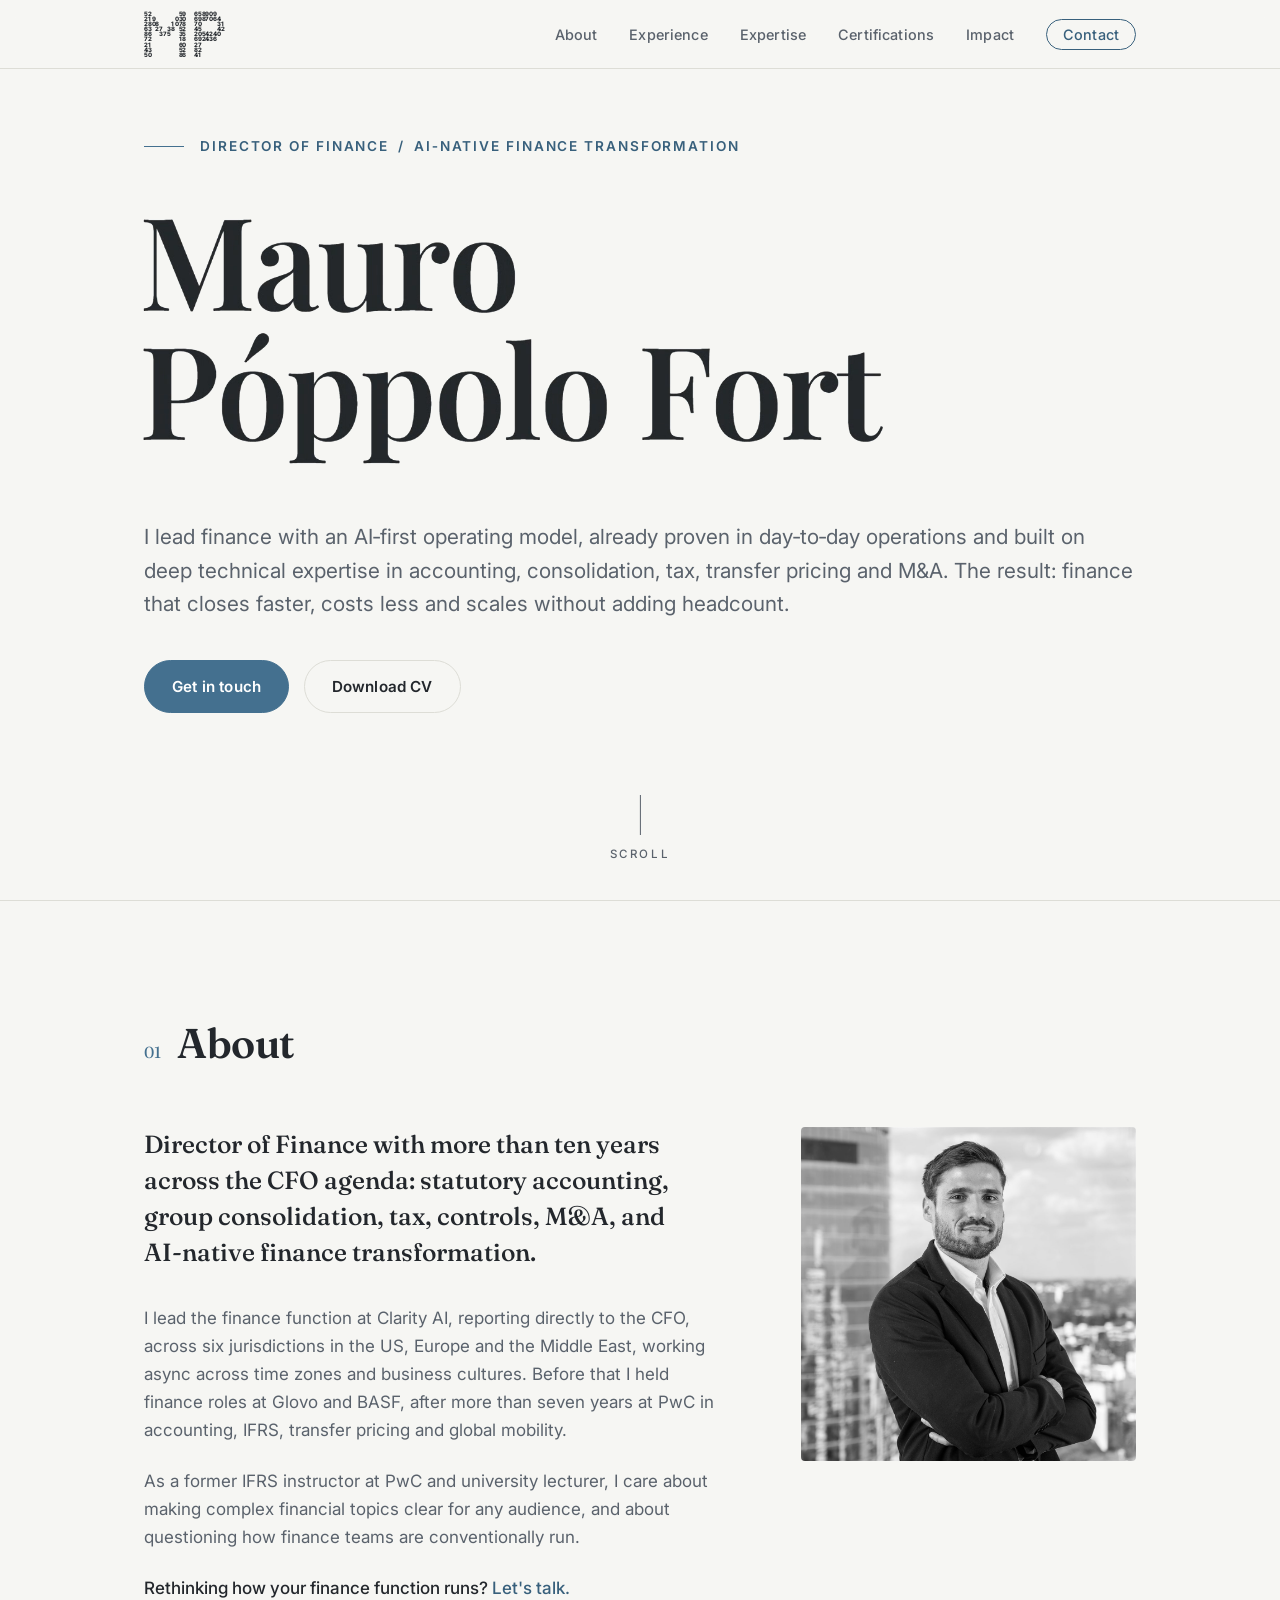
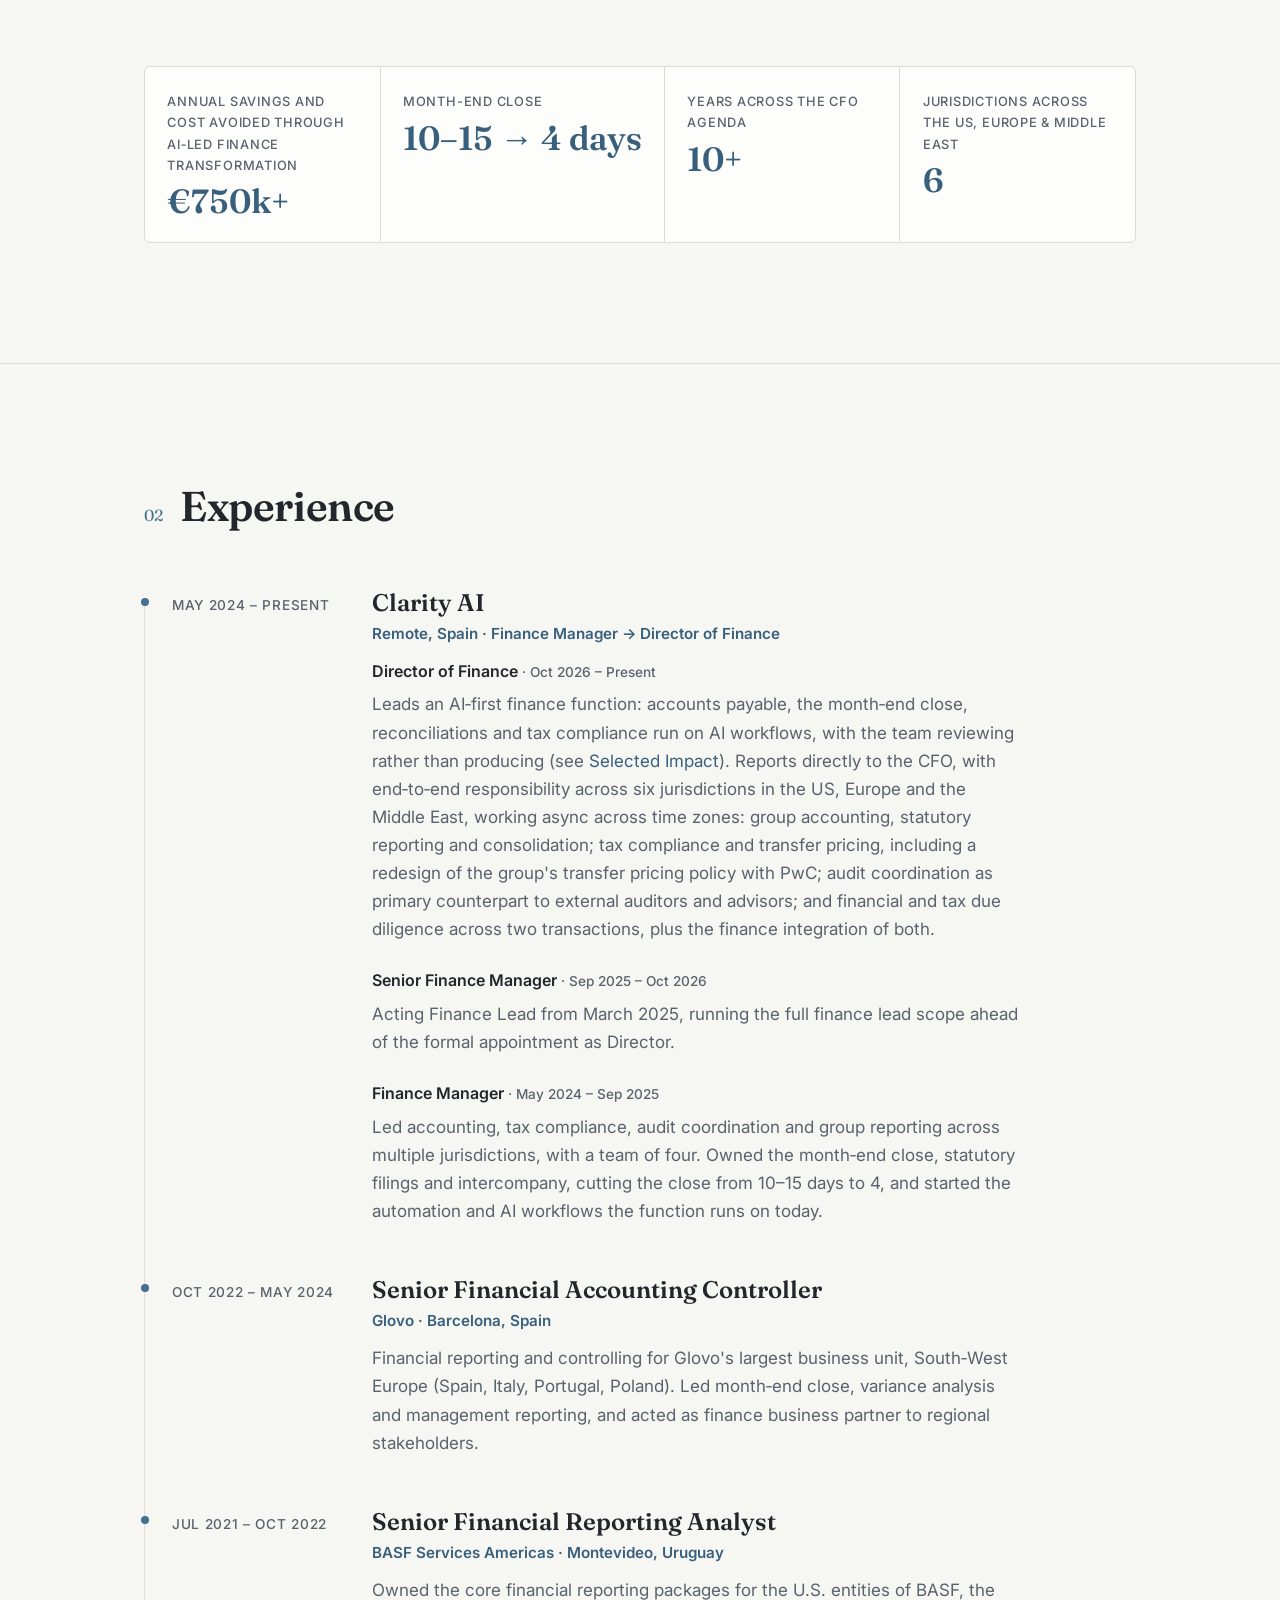
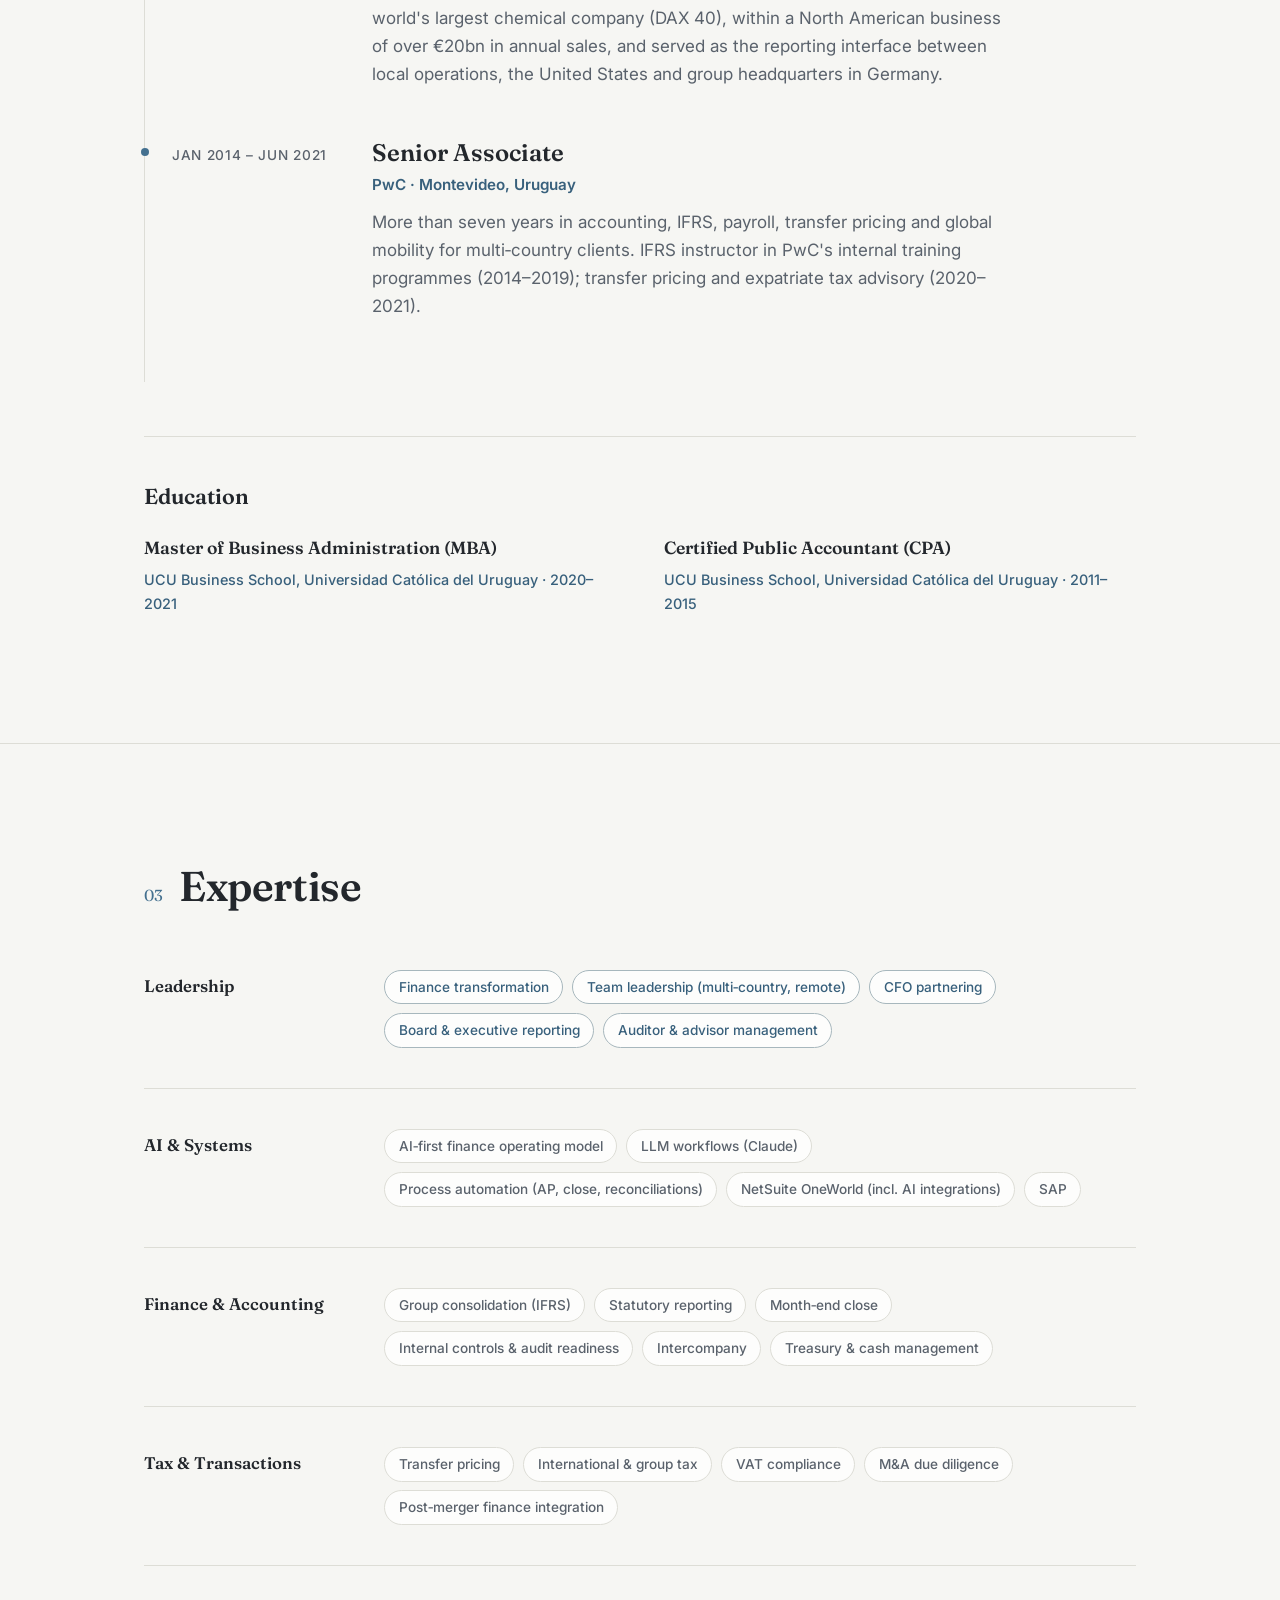
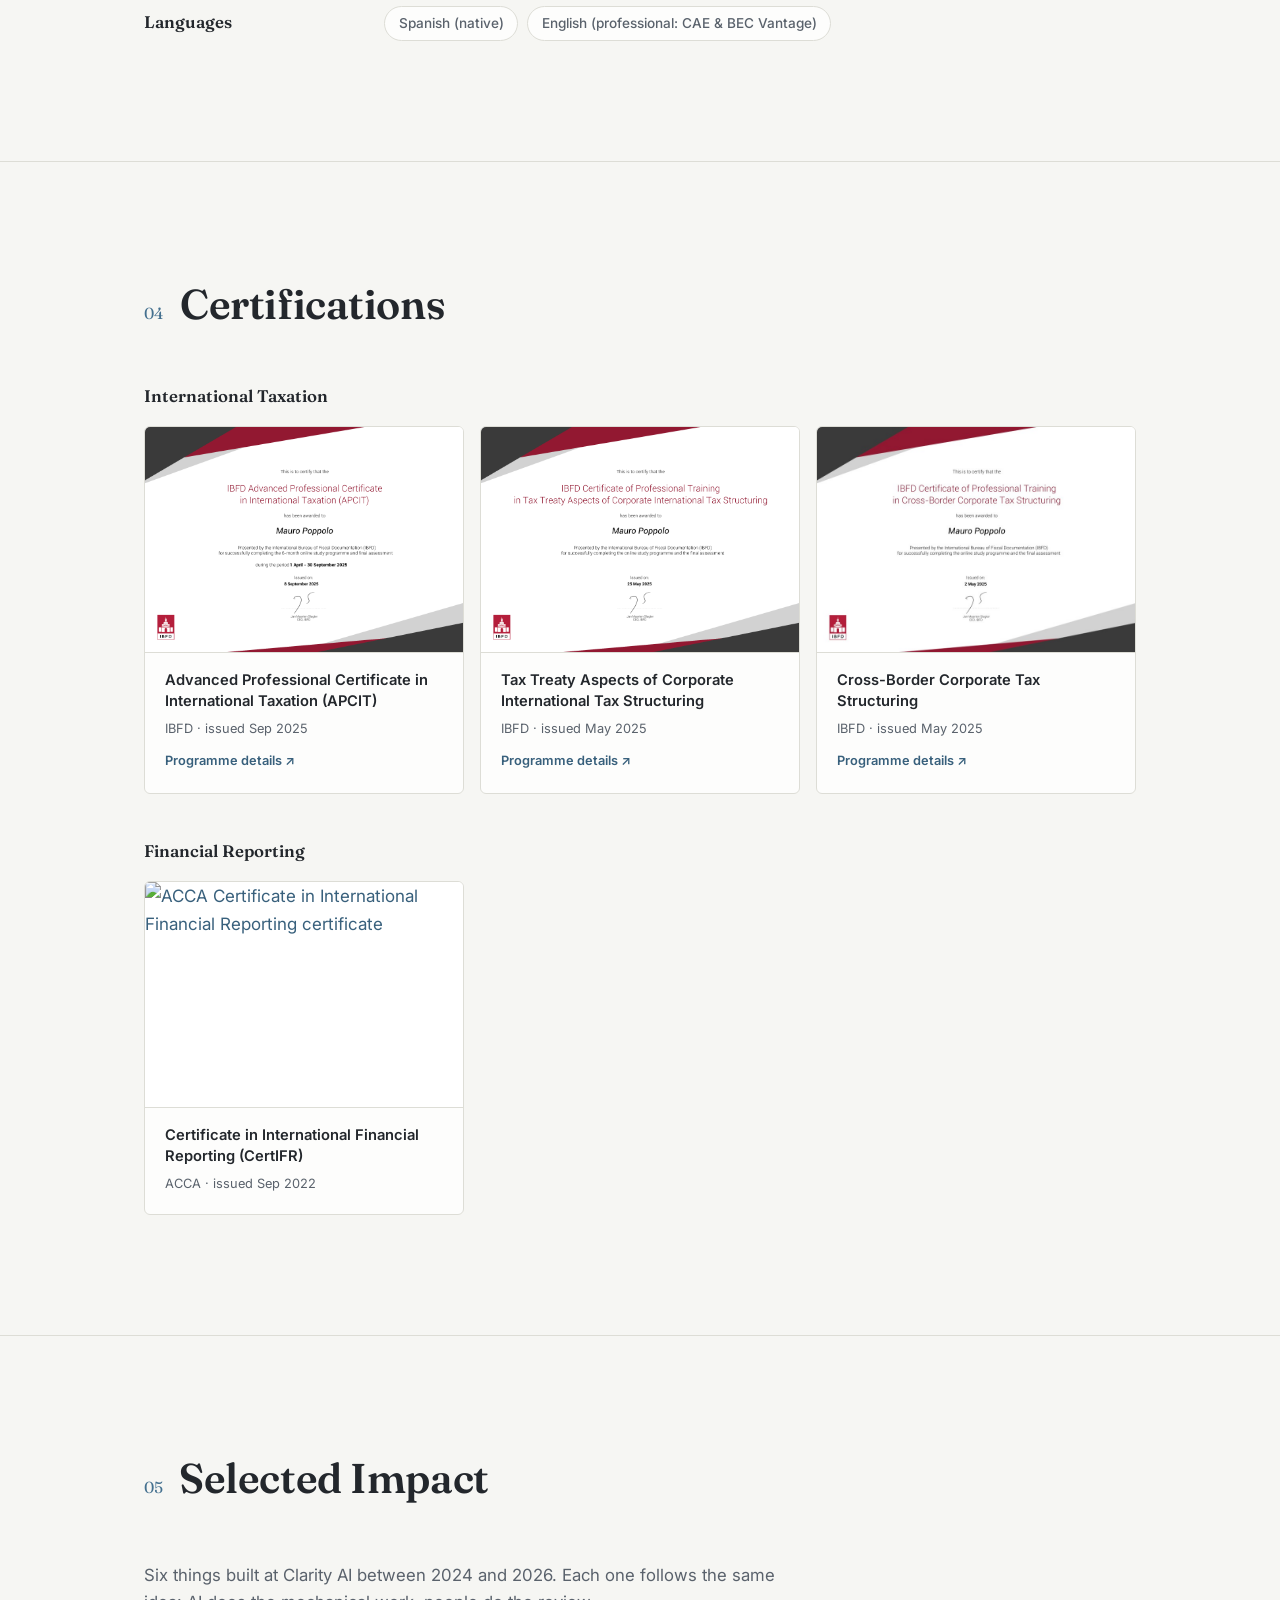
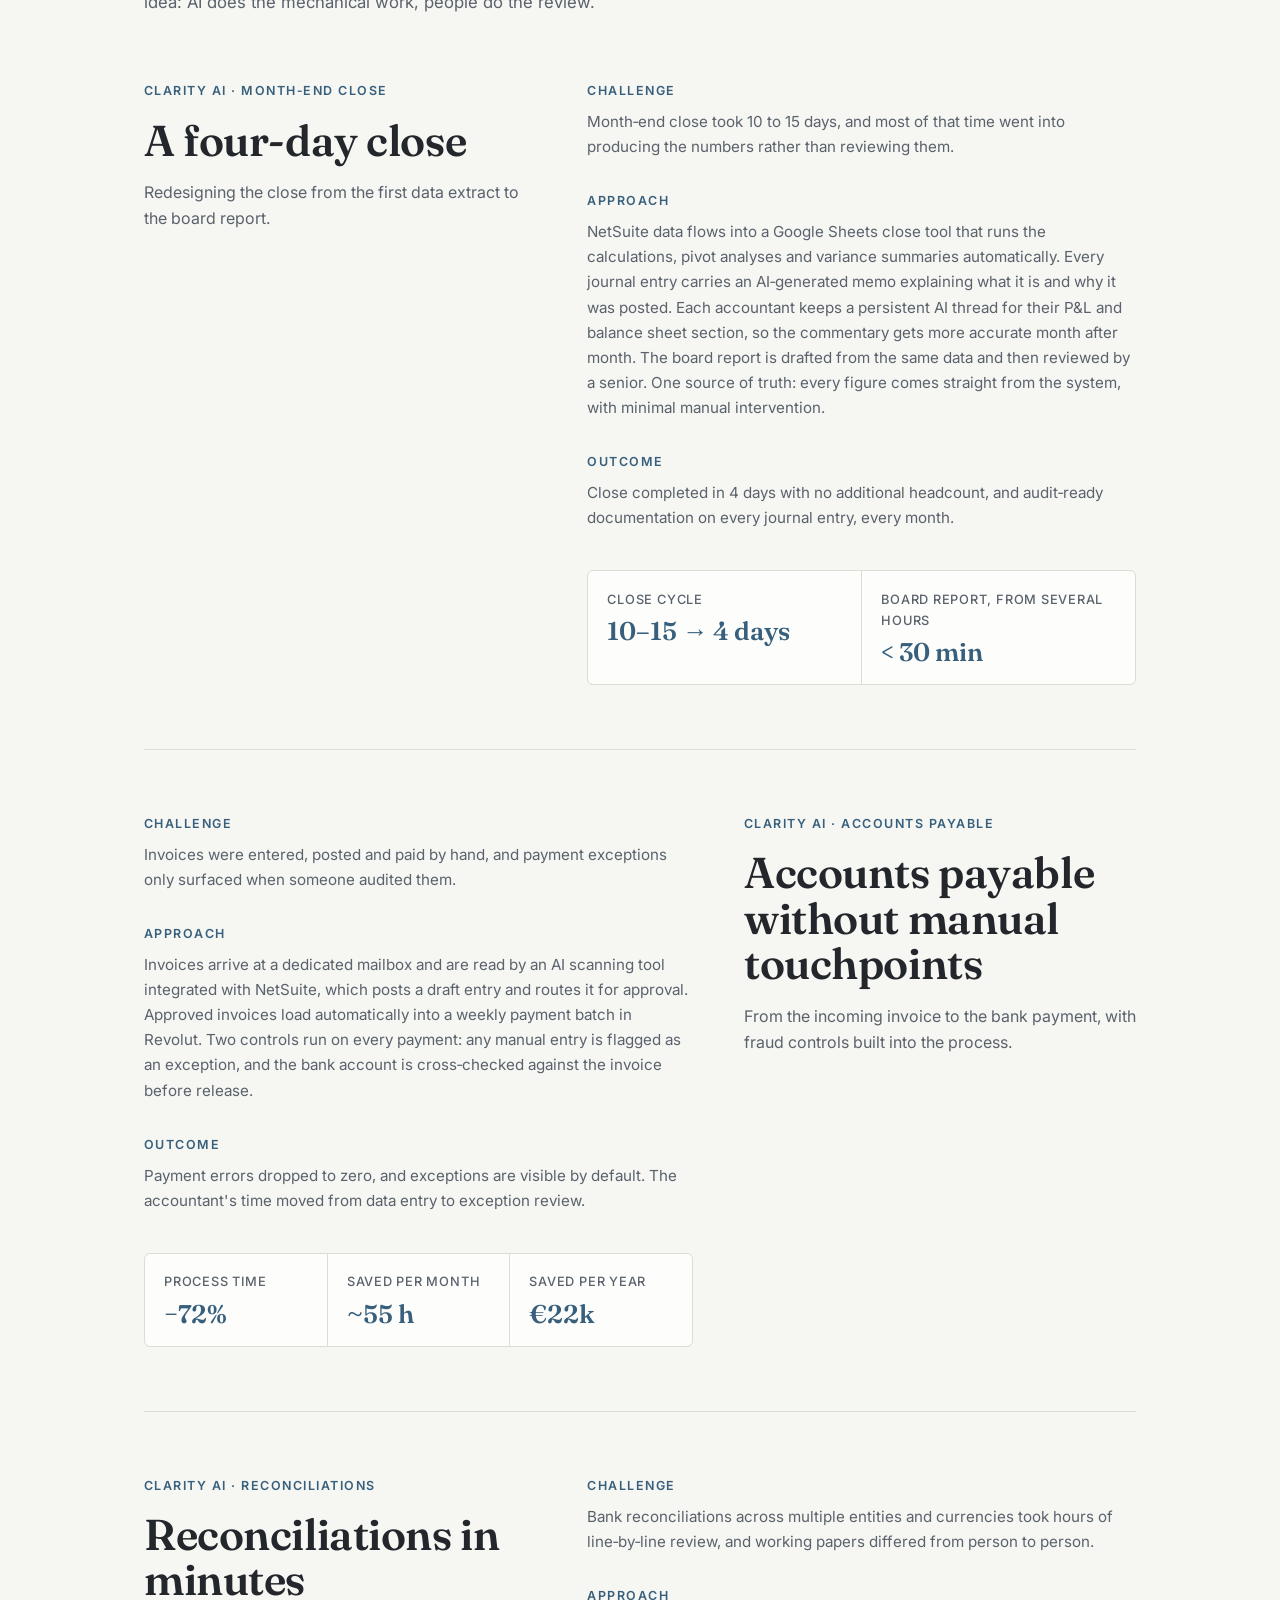
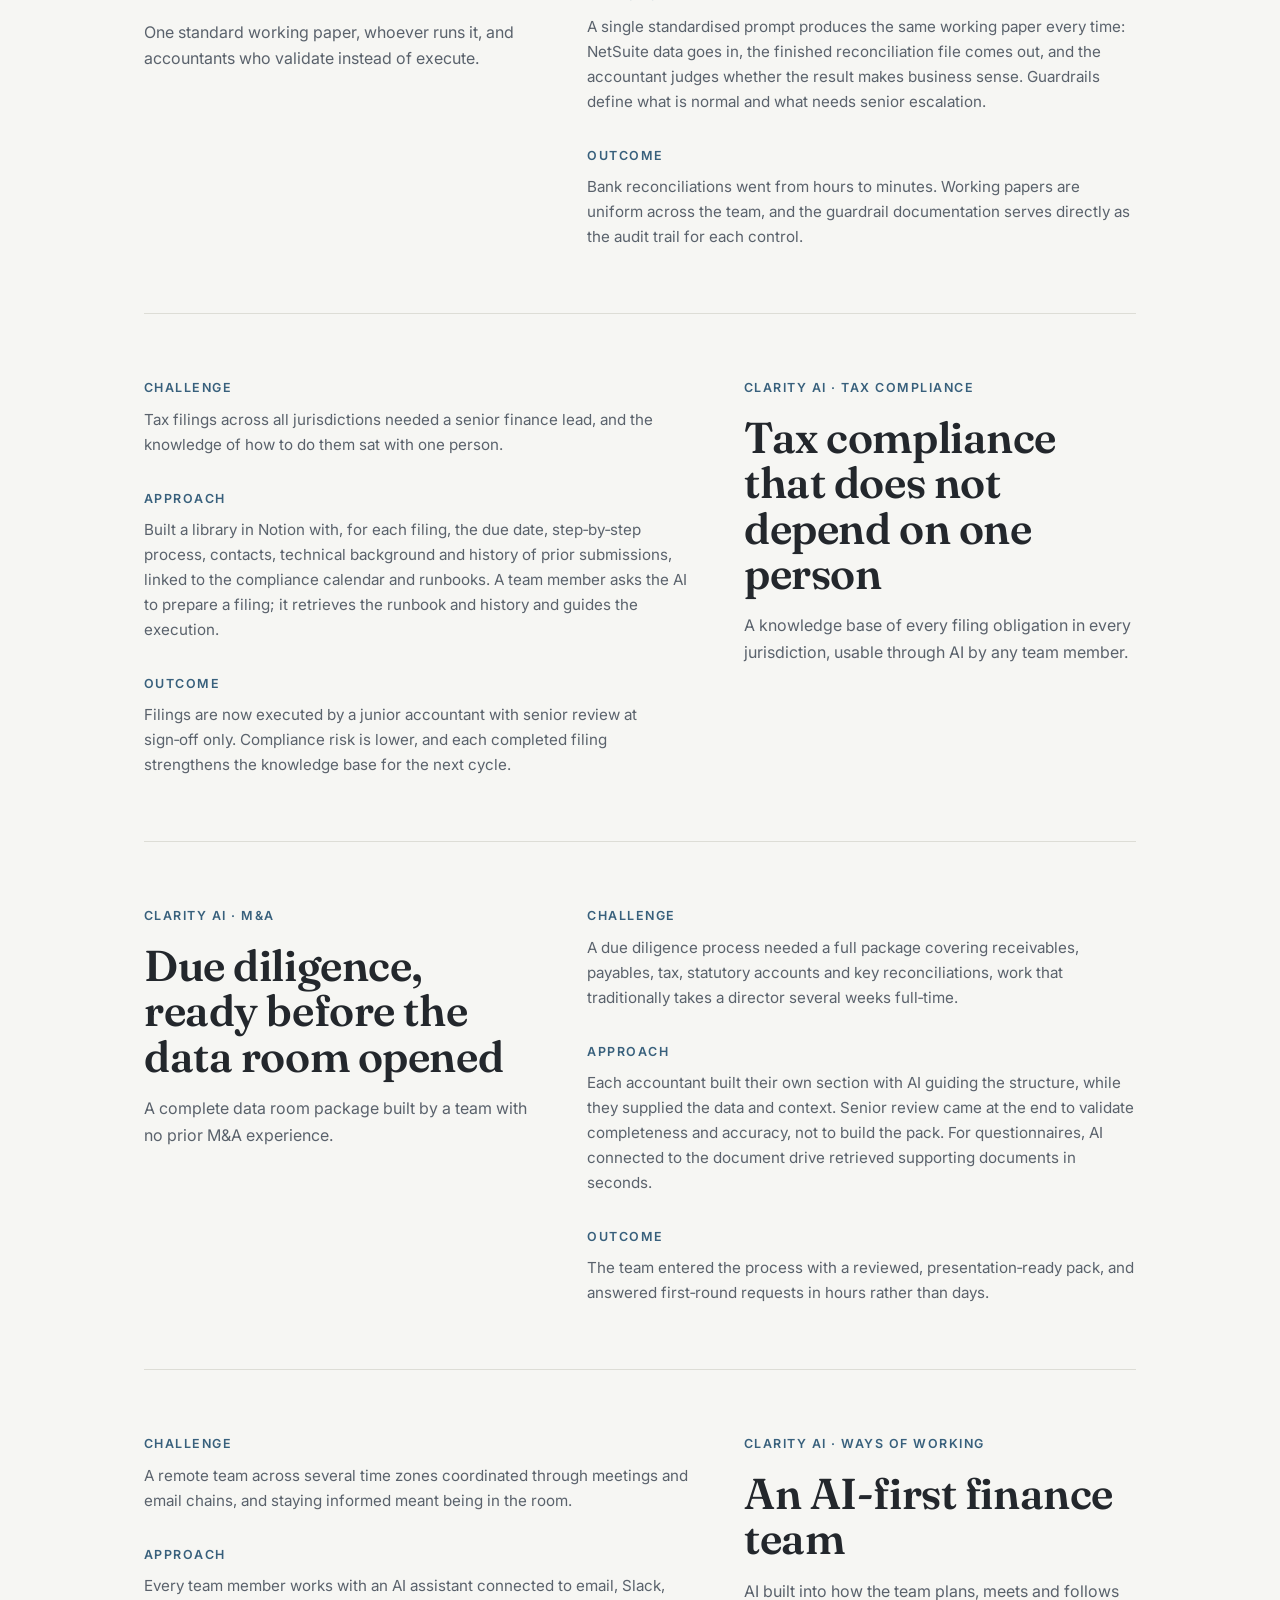
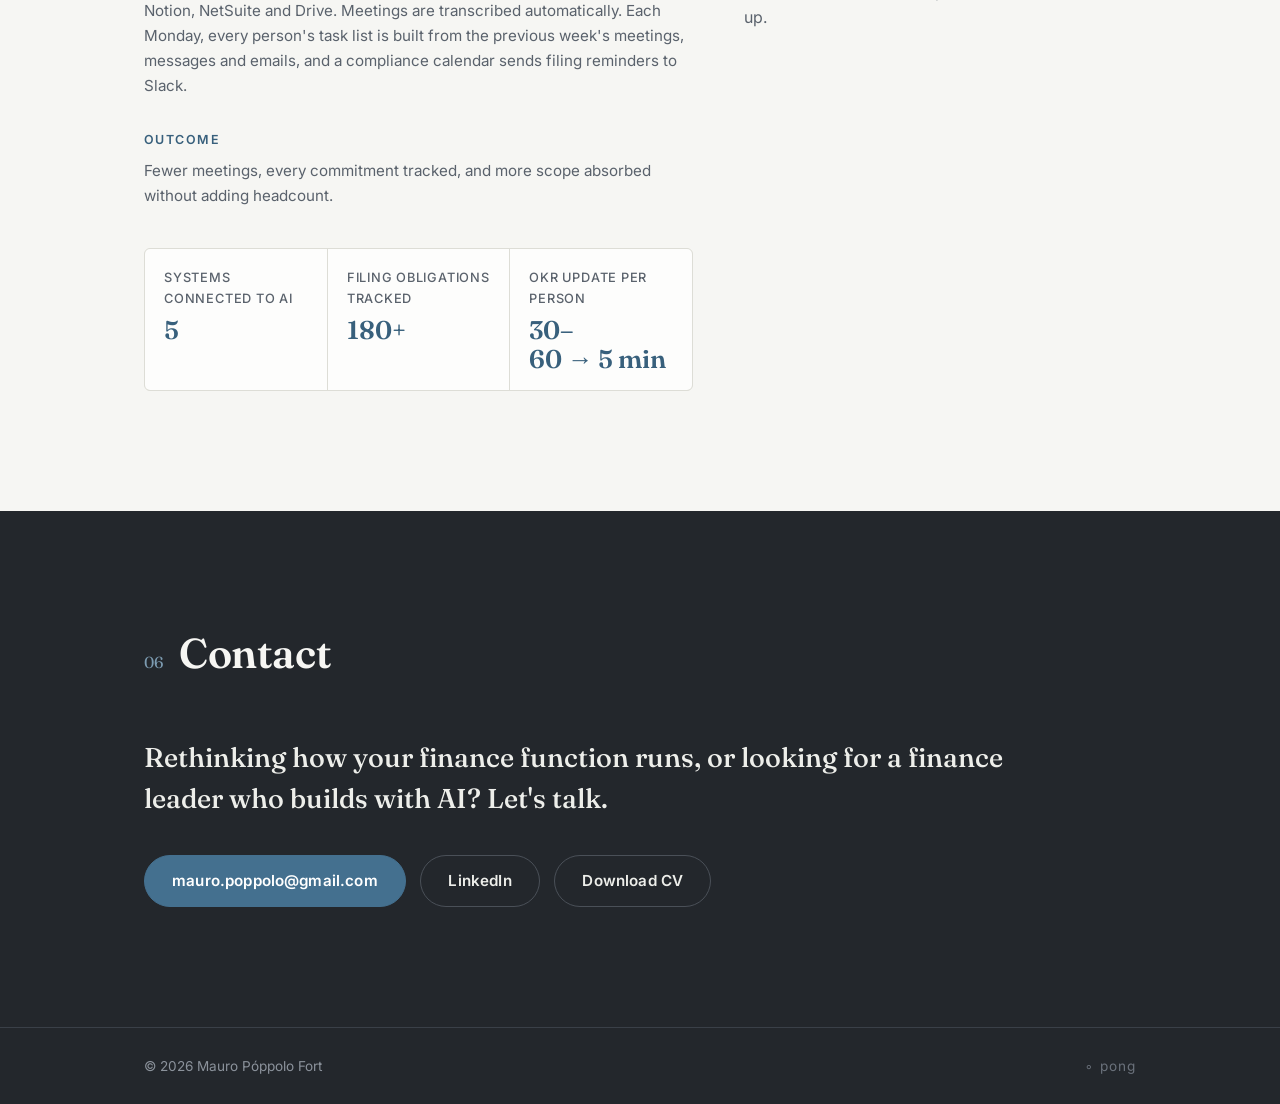
==== commit 8ac1ac33: "Add files via upload" ====
--- a/index.html
+++ b/index.html
@@ -483,8 +483,8 @@
                 <dd>~55&nbsp;h</dd>
               </div>
               <div class="stat">
-                <dt>Payment errors</dt>
-                <dd>0</dd>
+                <dt>Saved per year</dt>
+                <dd>€22k</dd>
               </div>
             </dl>
           </div>
@@ -611,38 +611,44 @@
             <p class="project__kicker">Clarity AI · Ways of working</p>
             <h3 class="project__client">An AI&#8209;first finance team</h3>
             <p class="project__tagline">
-              AI as an always&#8209;on participant in every task, not a tool
-              consulted when stuck.
+              AI built into how the team plans, meets and follows up.
             </p>
           </div>
           <div class="project__body">
             <div class="project__block">
               <h4 class="project__label">Challenge</h4>
               <p>
-                Coordination ran through meetings and email chains, and staying
-                informed meant being in the room.
+                A remote team across several time zones coordinated through
+                meetings and email chains, and staying informed meant being in the
+                room.
               </p>
             </div>
             <div class="project__block">
               <h4 class="project__label">Approach</h4>
               <p>
-                Every team member works with their own AI assistant and a shared
-                Notion workspace. Meetings are transcribed and stored
-                automatically. Each Monday a prompt builds every person's task list
-                from the previous week's meetings, messages and emails, and agendas
-                for one&#8209;to&#8209;ones with Legal, FP&amp;A and the CFO are
-                prepared from all open items across the team.
+                Every team member works with an AI assistant connected to email,
+                Slack, Notion, NetSuite and Drive. Meetings are transcribed
+                automatically. Each Monday, every person's task list is built from
+                the previous week's meetings, messages and emails, and a compliance
+                calendar sends filing reminders to Slack.
               </p>
             </div>
             <div class="project__block">
               <h4 class="project__label">Outcome</h4>
               <p>
-                Meetings are reduced to the essential ones, every commitment is
-                documented and tracked, and the team's output grew without adding
-                headcount or working hours.
+                Fewer meetings, every commitment tracked, and more scope absorbed
+                without adding headcount.
               </p>
             </div>
             <dl class="project__metrics">
+              <div class="stat">
+                <dt>Systems connected to AI</dt>
+                <dd>5</dd>
+              </div>
+              <div class="stat">
+                <dt>Filing obligations tracked</dt>
+                <dd>180+</dd>
+              </div>
               <div class="stat">
                 <dt>OKR update per person</dt>
                 <dd>30–60&nbsp;→&nbsp;5&nbsp;min</dd>
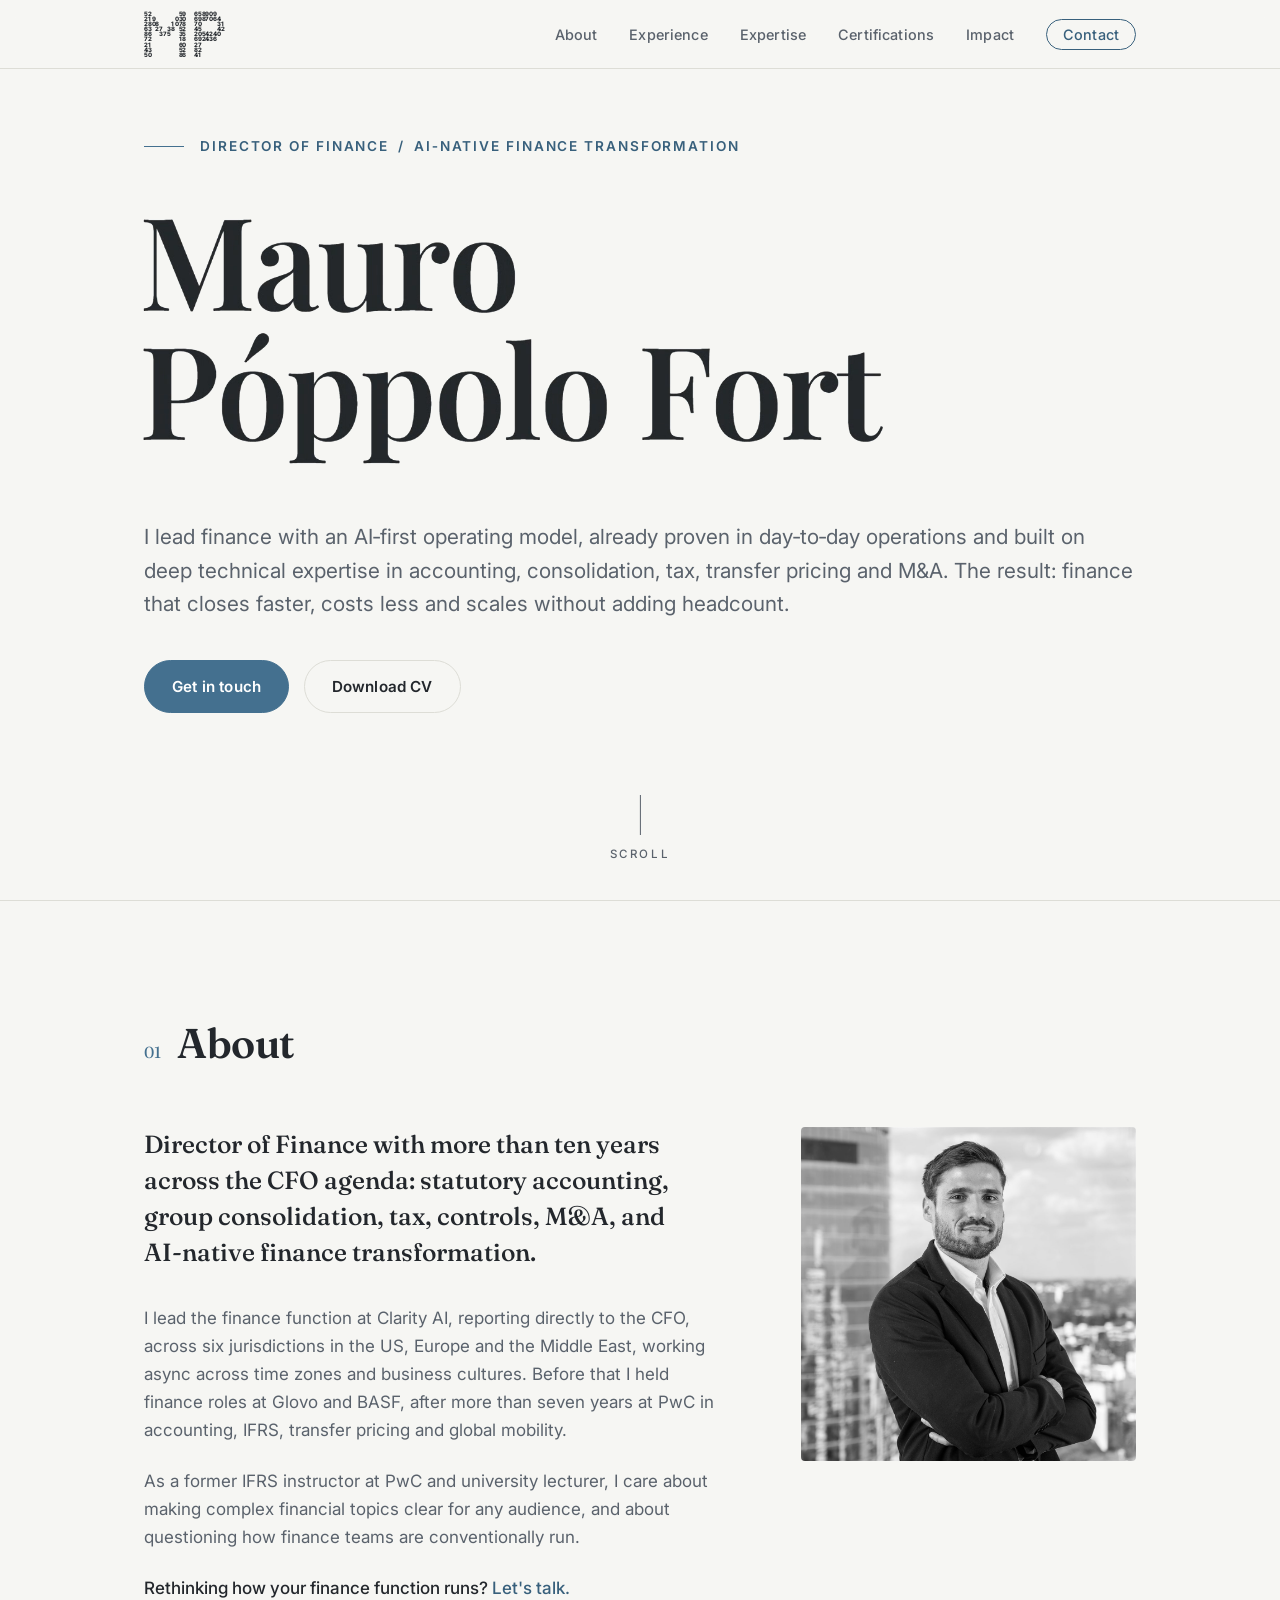
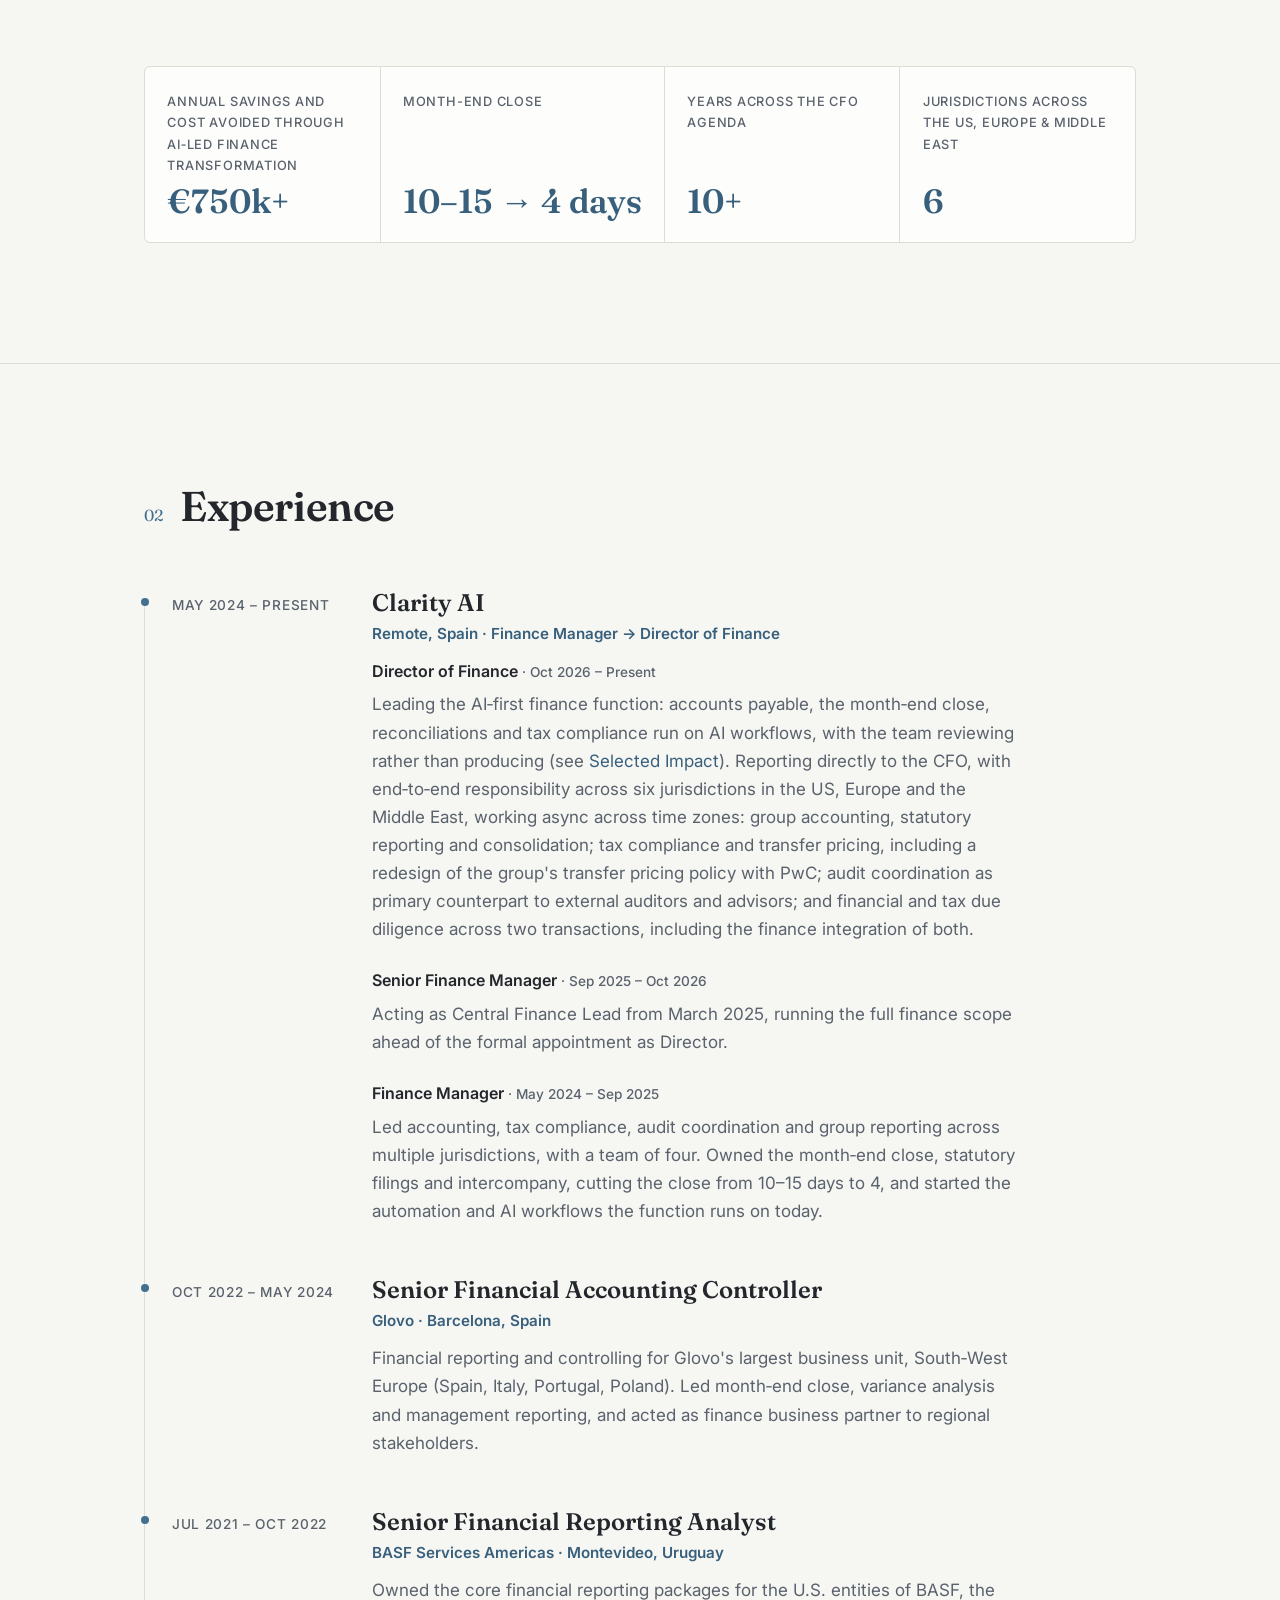
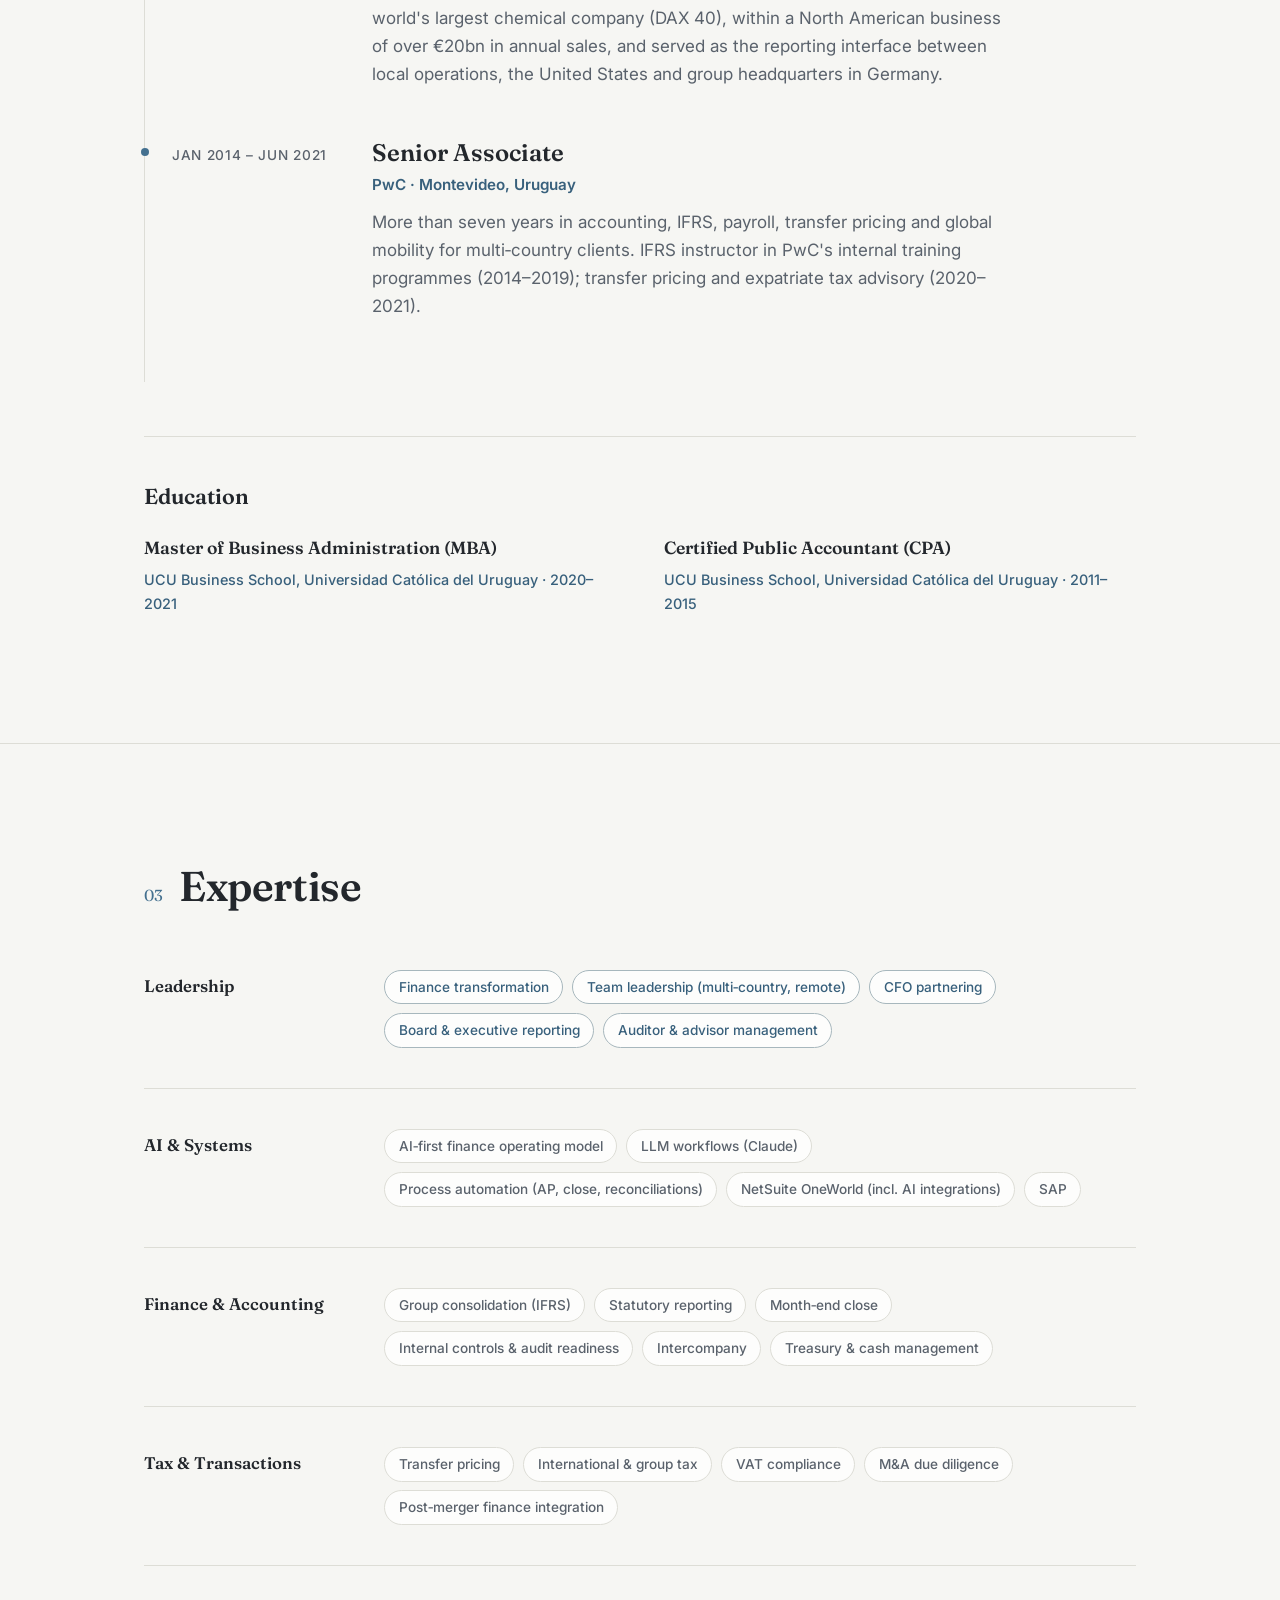
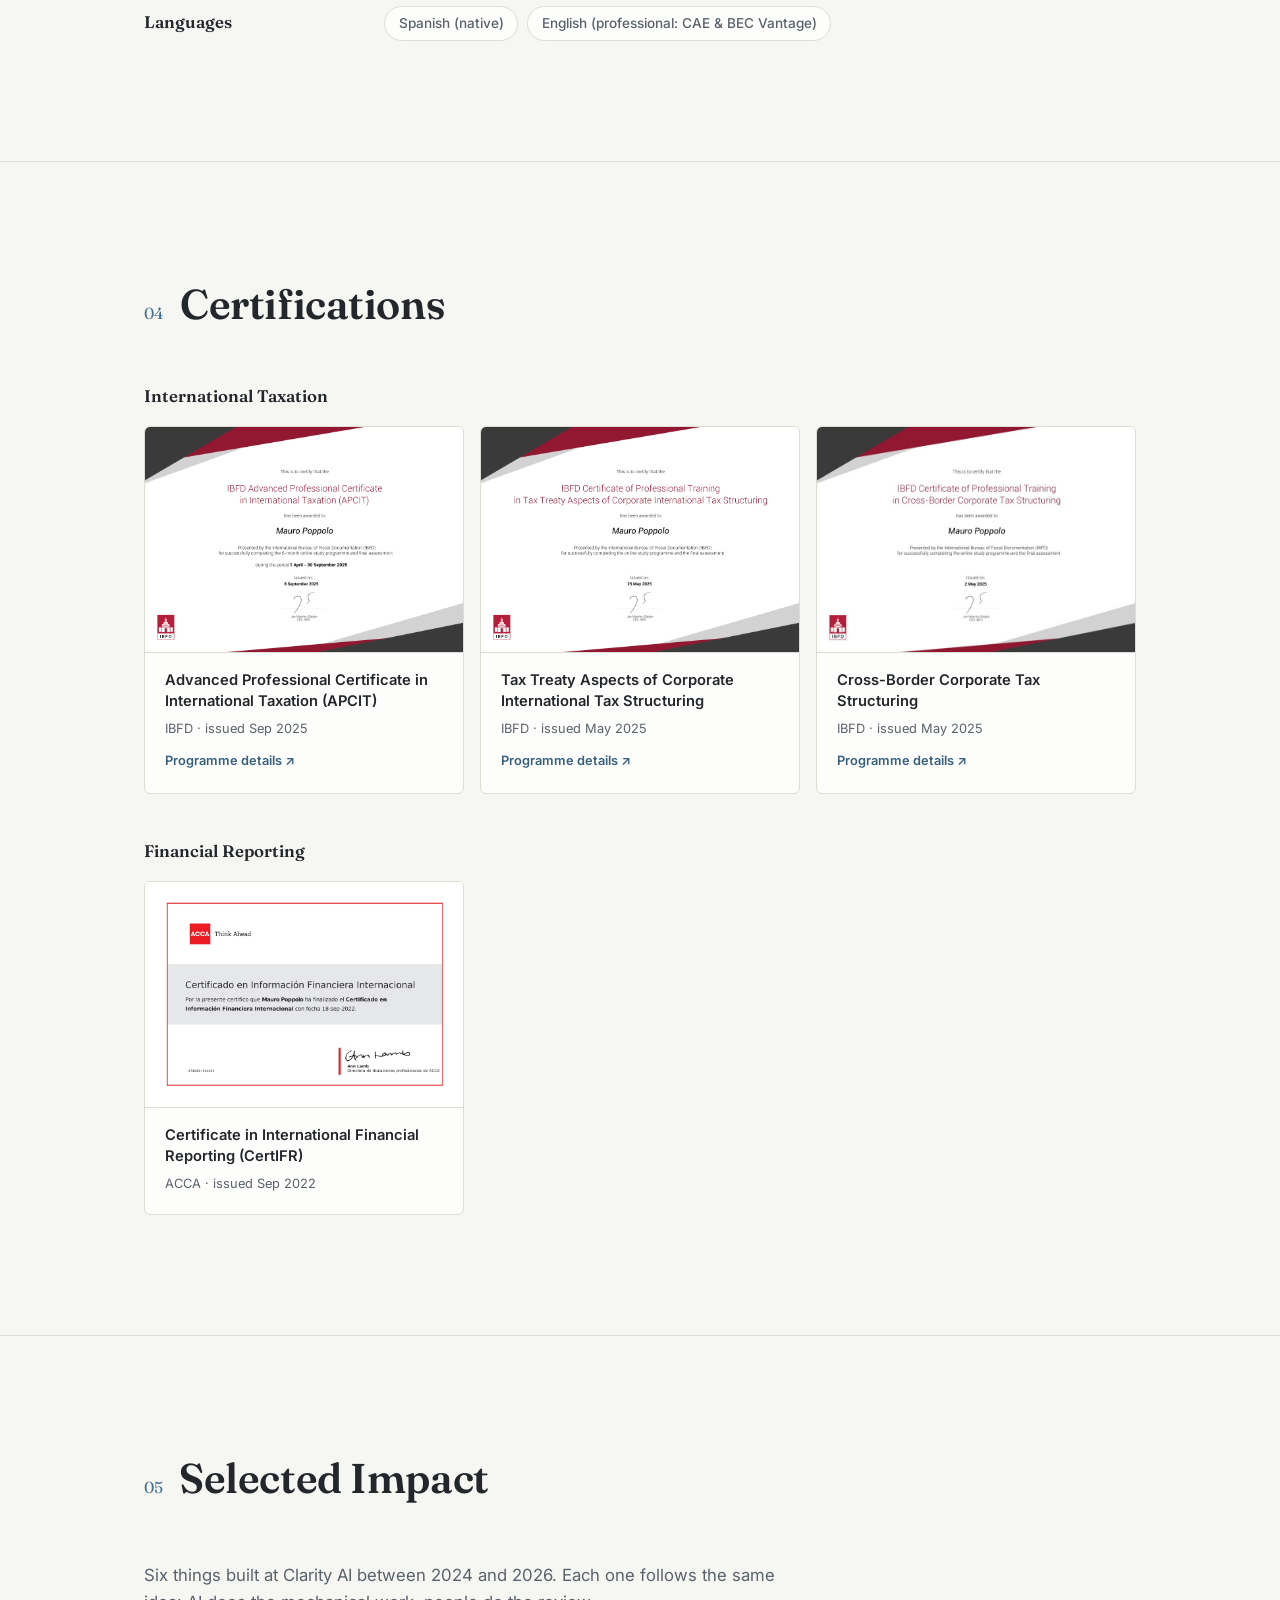
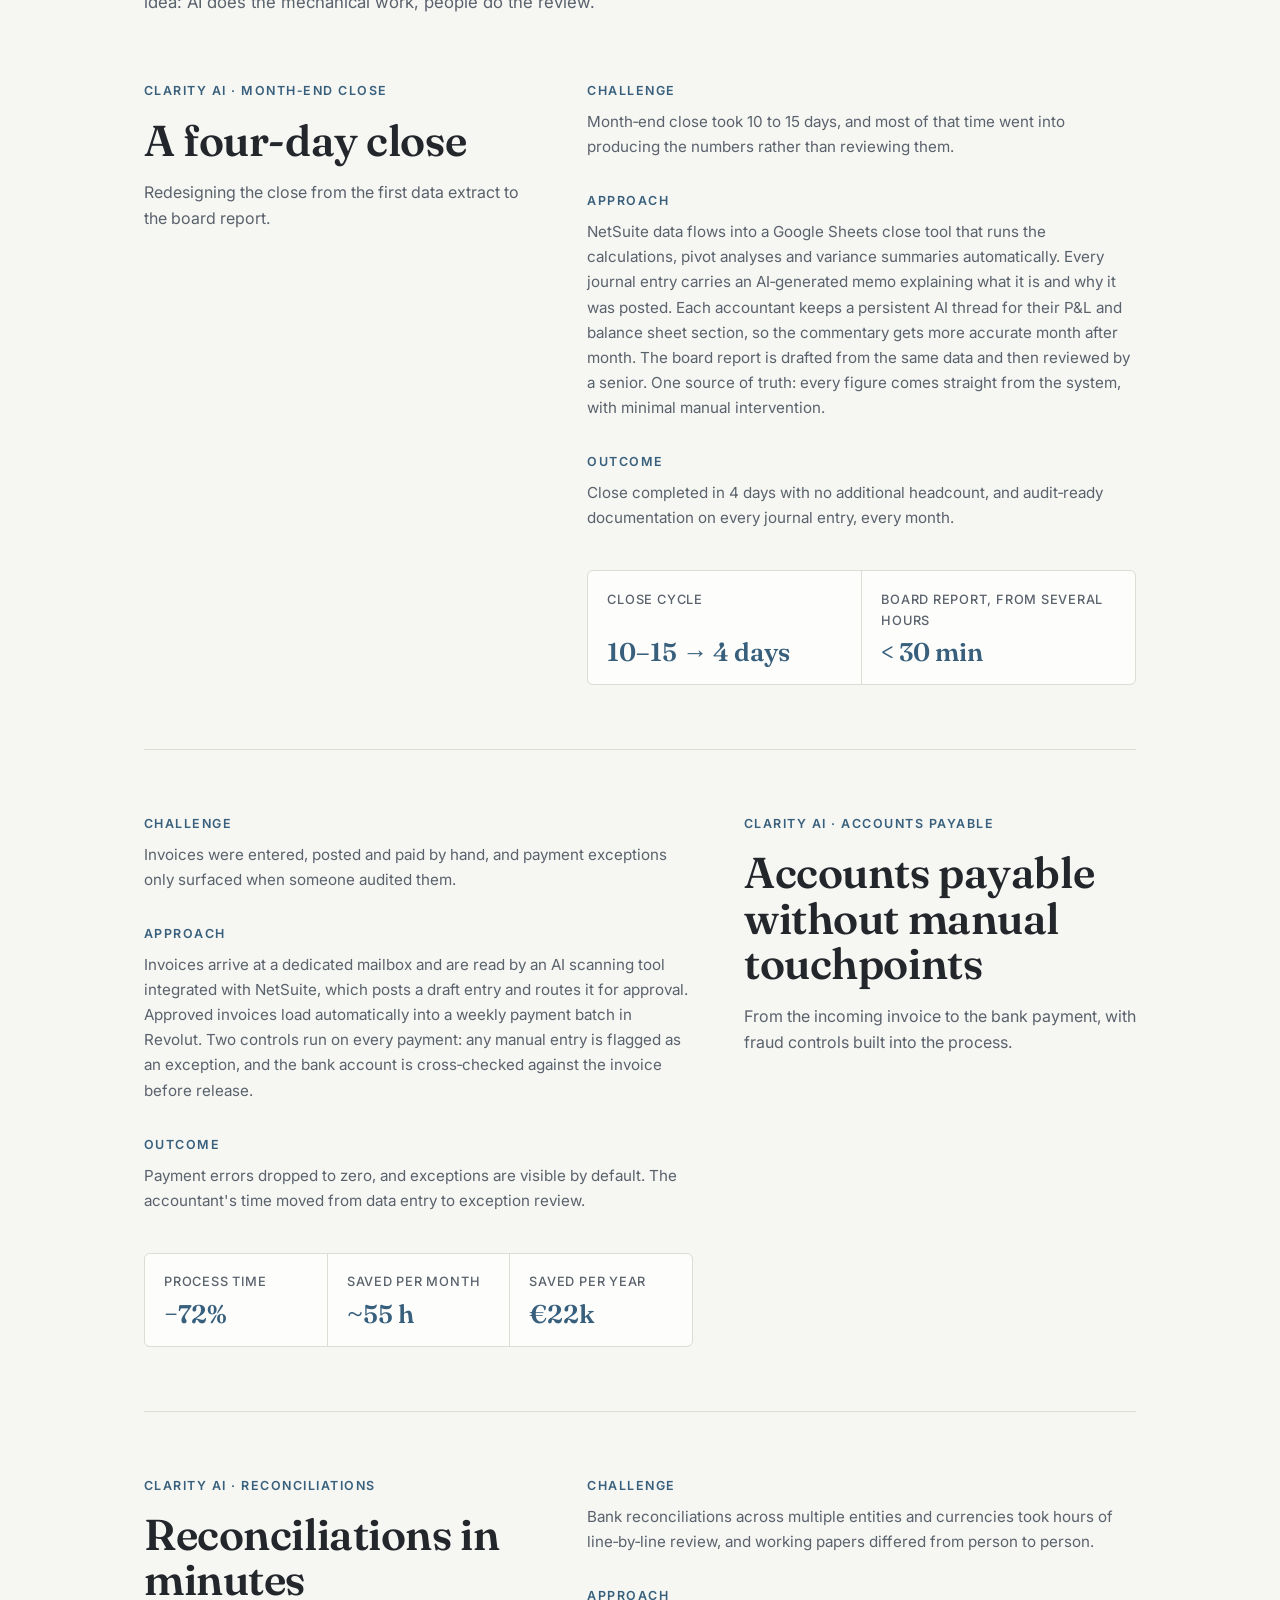
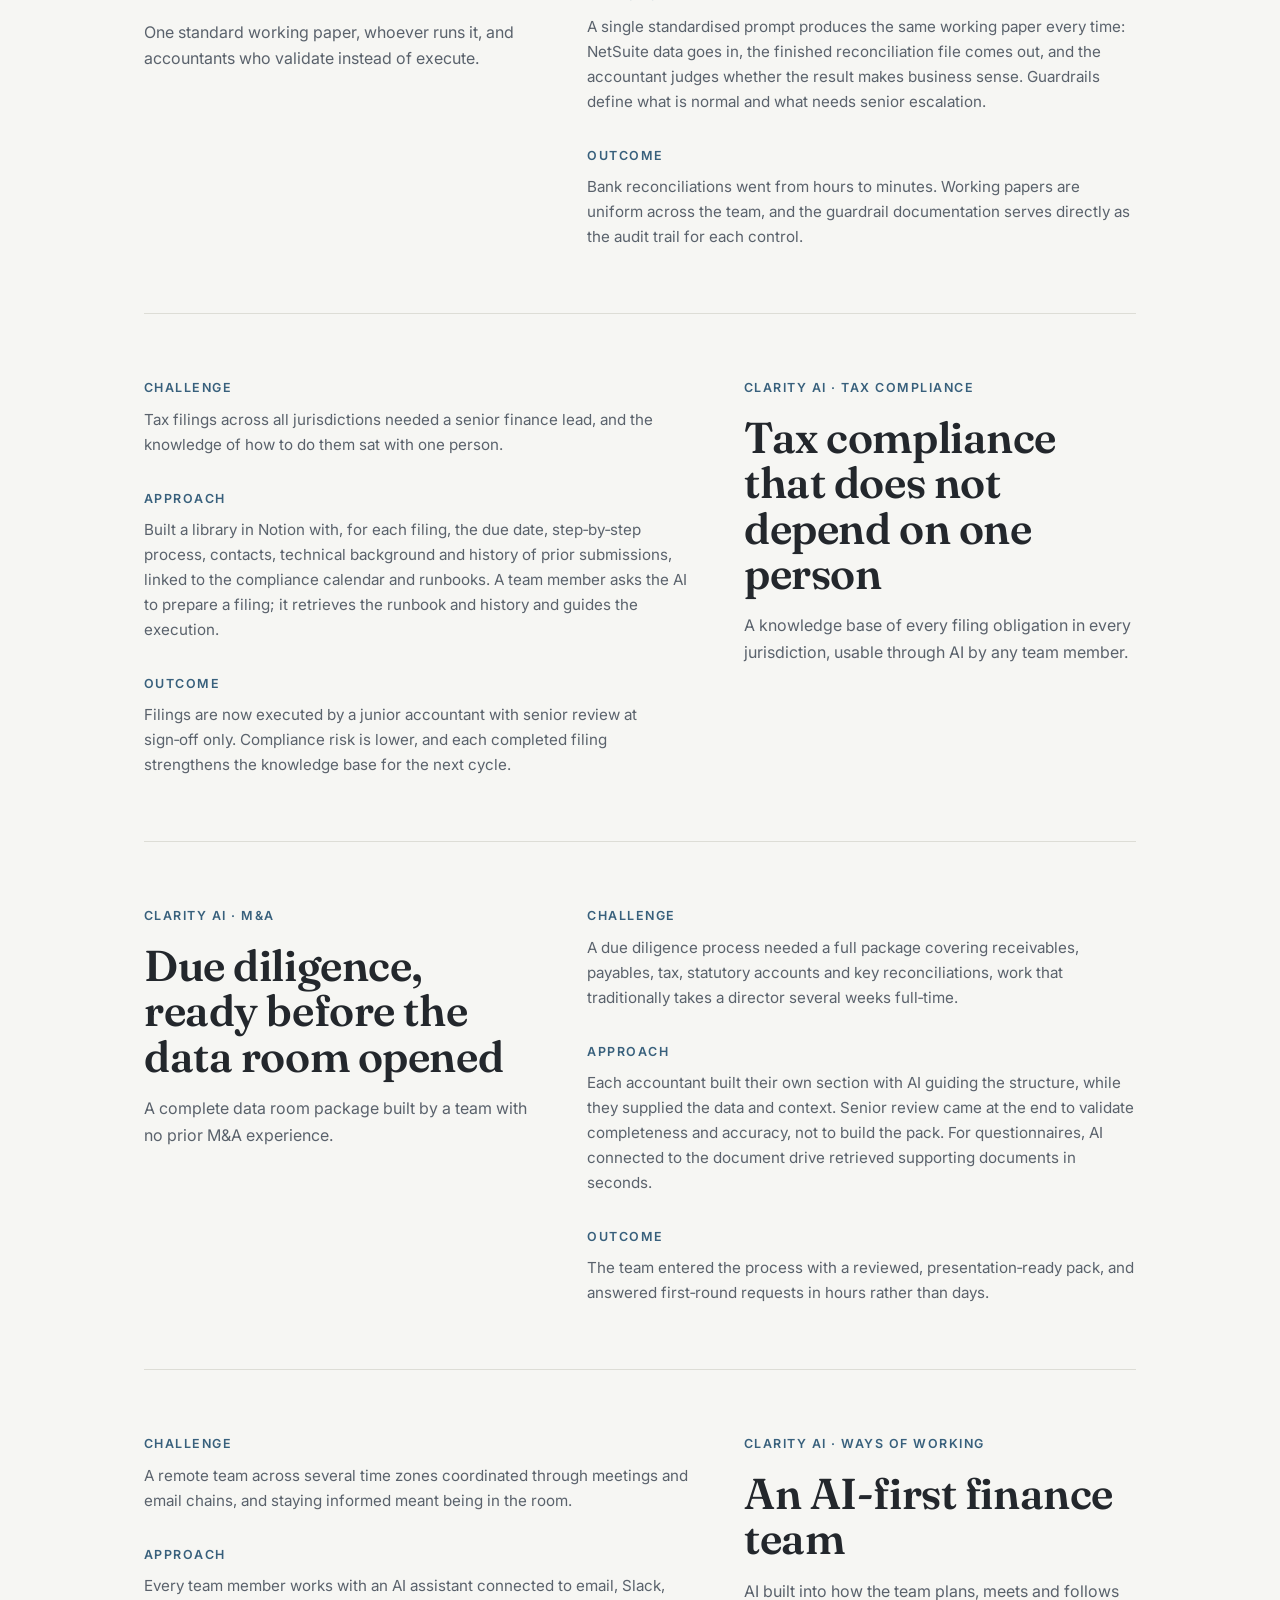
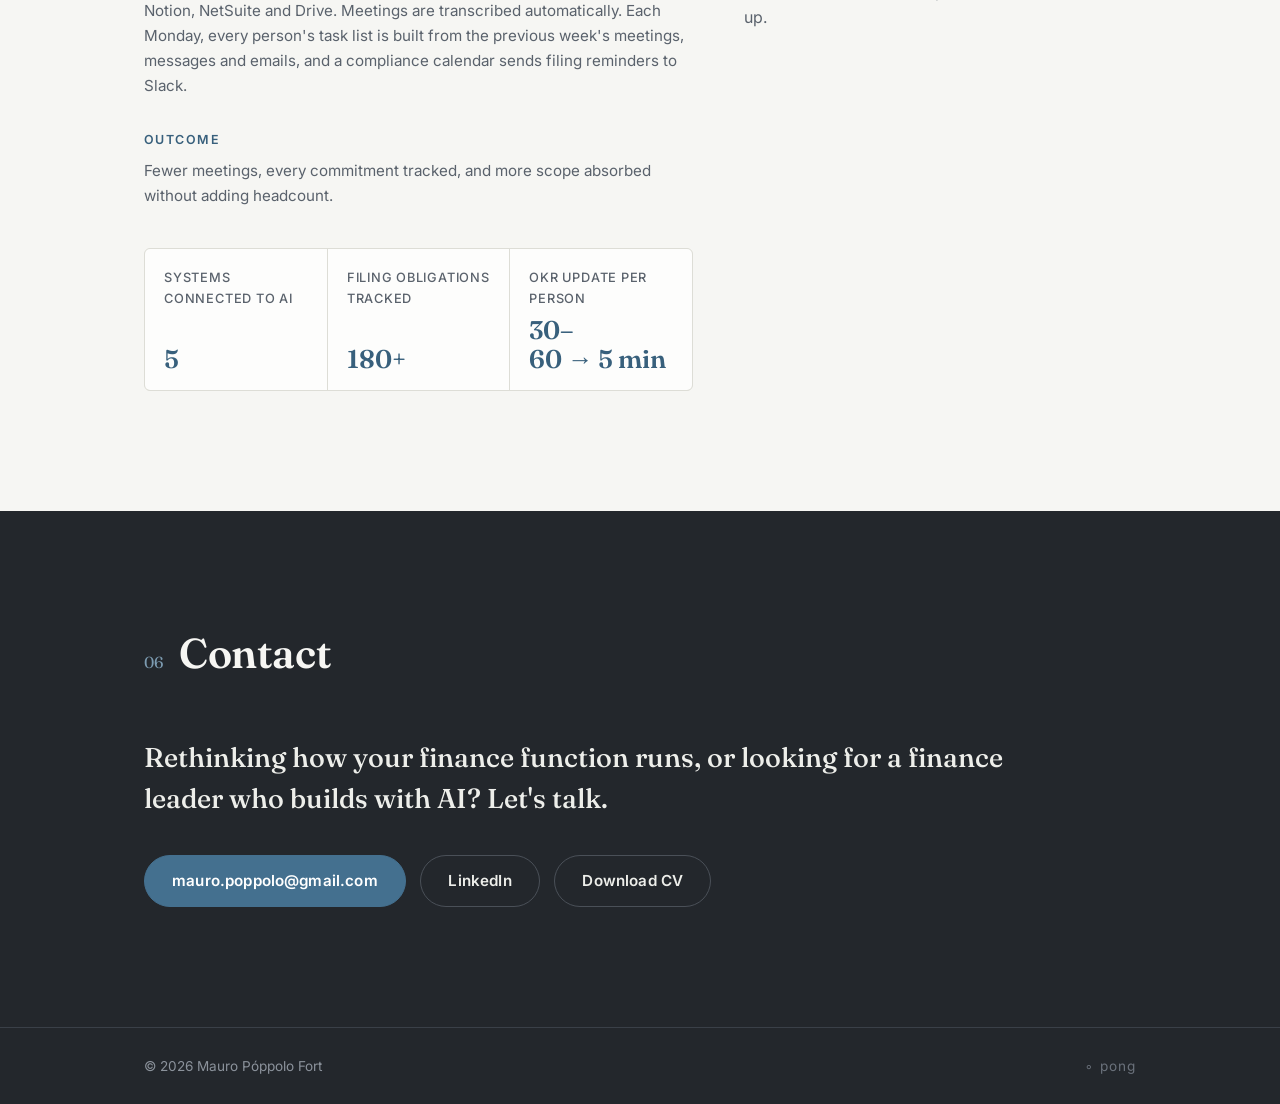
==== commit a3f8032c: "Add files via upload" ====
--- a/index.html
+++ b/index.html
@@ -149,25 +149,25 @@
               <div class="timeline__sub">
                 <h4>Director of Finance <span>· Oct 2026 – Present</span></h4>
                 <p class="timeline__desc">
-                  Leads an AI&#8209;first finance function: accounts payable, the
+                  Leading the AI&#8209;first finance function: accounts payable, the
                   month&#8209;end close, reconciliations and tax compliance run on AI
                   workflows, with the team reviewing rather than producing (see
-                  <a href="#impact">Selected Impact</a>). Reports directly to the
+                  <a href="#impact">Selected Impact</a>). Reporting directly to the
                   CFO, with end&#8209;to&#8209;end responsibility across six
                   jurisdictions in the US, Europe and the Middle East, working async
                   across time zones: group accounting, statutory reporting and
                   consolidation; tax compliance and transfer pricing, including a
                   redesign of the group's transfer pricing policy with PwC; audit coordination as
                   primary counterpart to external auditors and advisors; and
-                  financial and tax due diligence across two transactions, plus the
-                  finance integration of both.
+                  financial and tax due diligence across two transactions, including
+                  the finance integration of both.
                 </p>
               </div>
               <div class="timeline__sub">
                 <h4>Senior Finance Manager <span>· Sep 2025 – Oct 2026</span></h4>
                 <p class="timeline__desc">
-                  Acting Finance Lead from March 2025, running the full finance
-                  lead scope ahead of the formal appointment as Director.
+                  Acting as Central Finance Lead from March 2025, running the full
+                  finance scope ahead of the formal appointment as Director.
                 </p>
               </div>
               <div class="timeline__sub">
--- a/css/styles.css
+++ b/css/styles.css
@@ -1080,3 +1080,7 @@
 }
 
 .about__stats .stat dd { white-space: nowrap; }
+
+/* Numbers sit on the bottom of every stat box, whatever the label length */
+.stat { display: flex; flex-direction: column; }
+.stat dd { margin-top: auto; }
